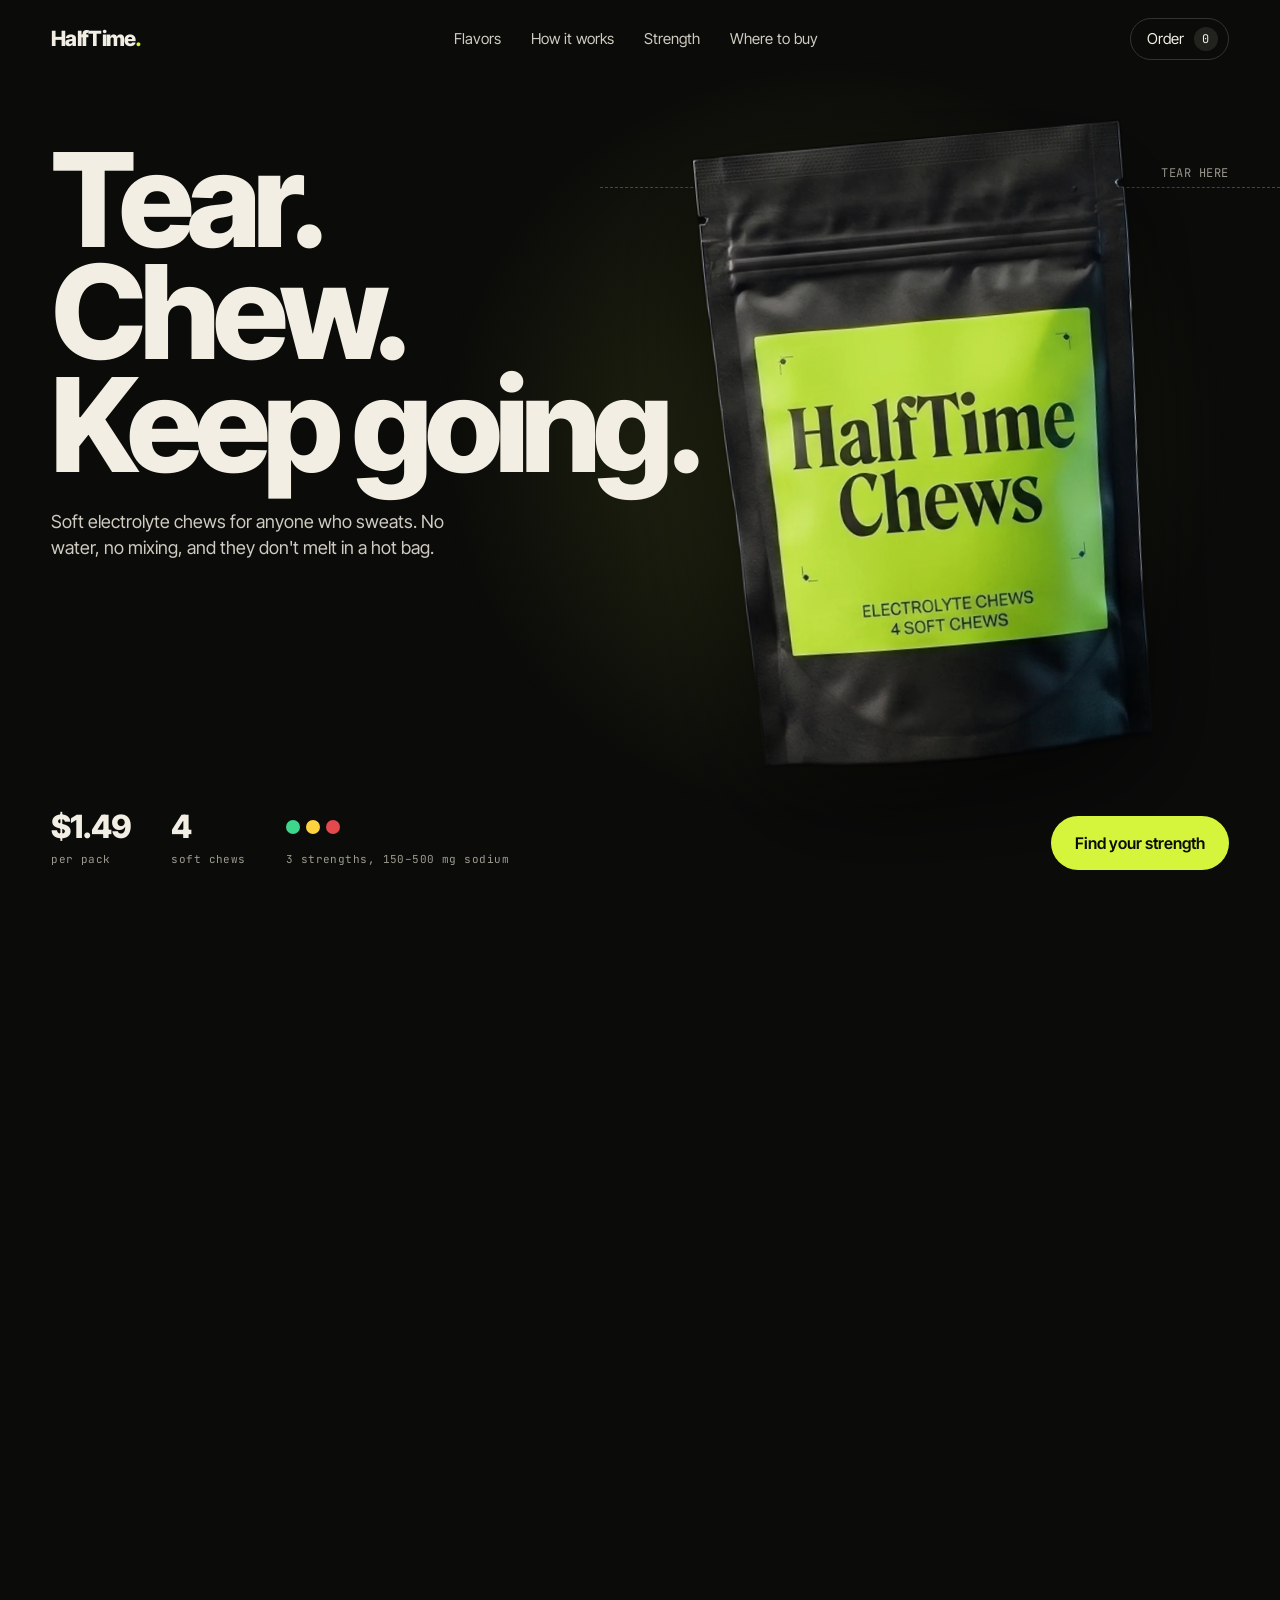
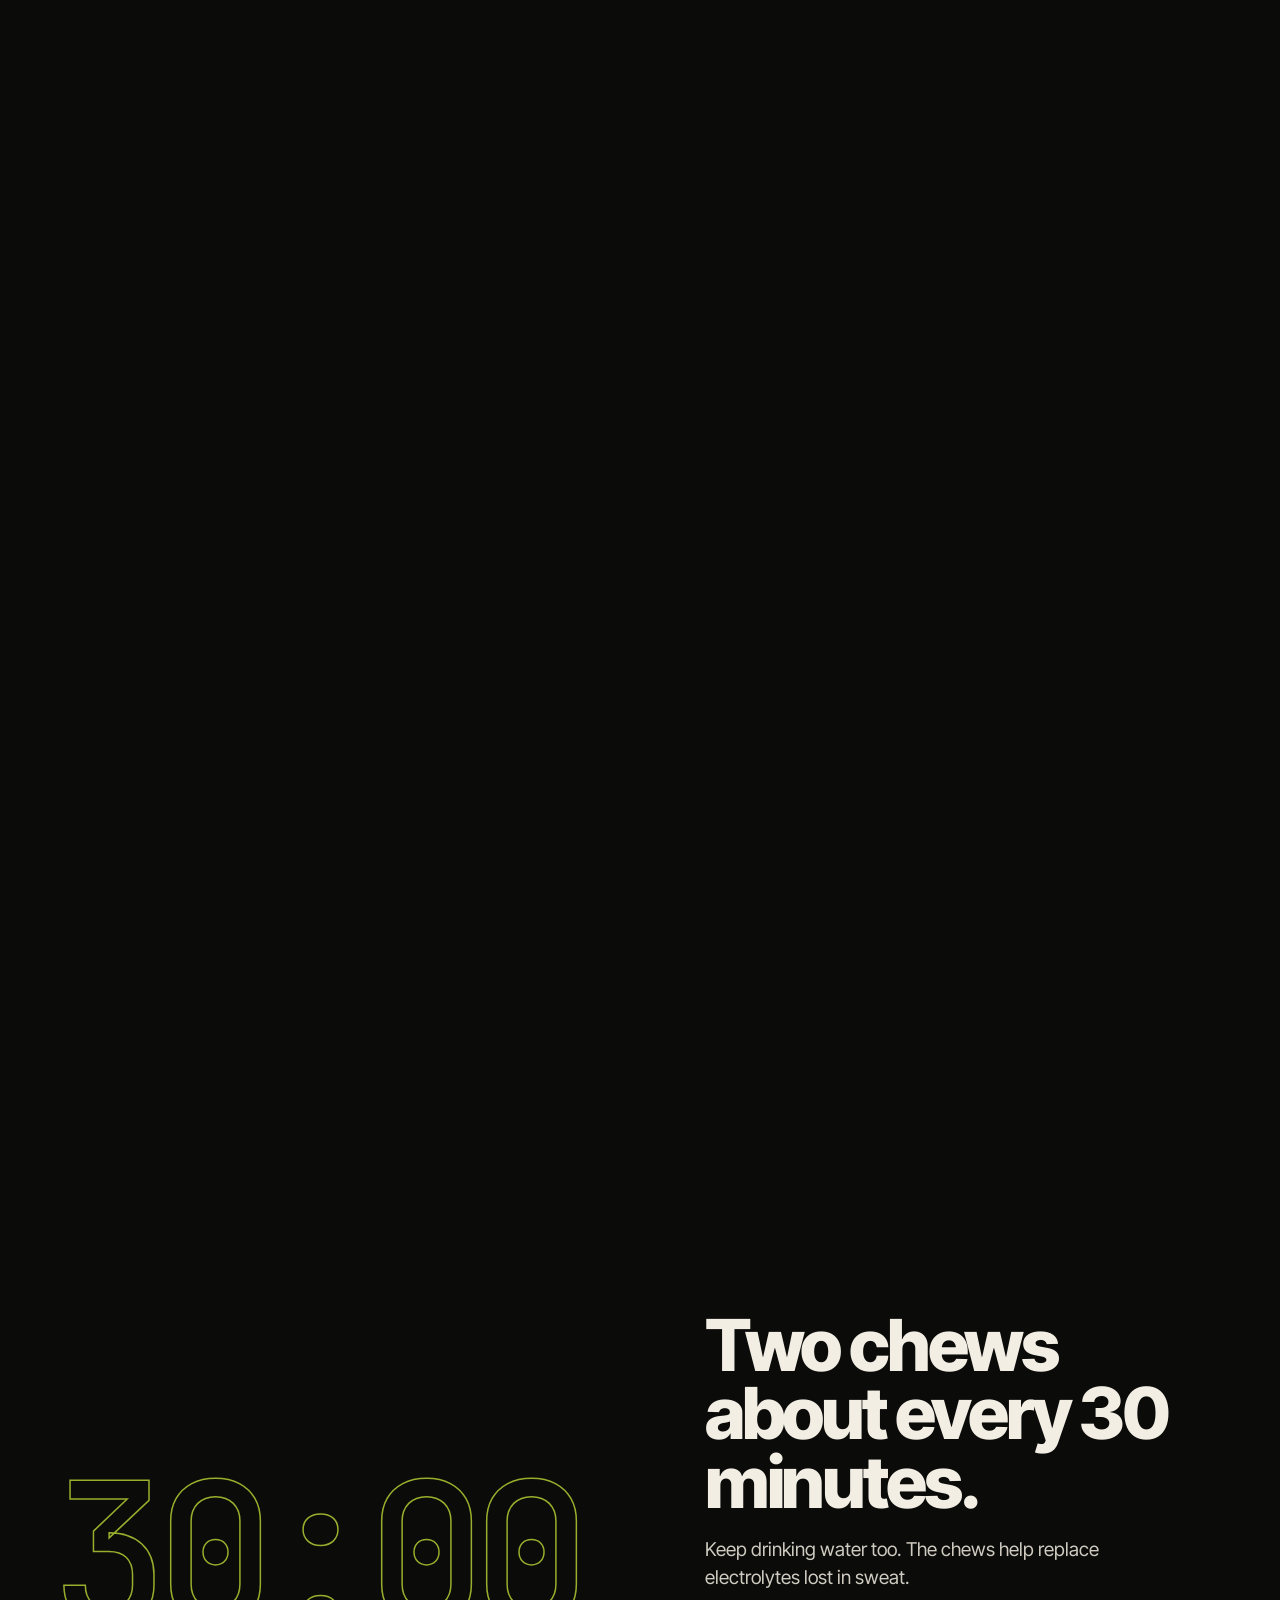
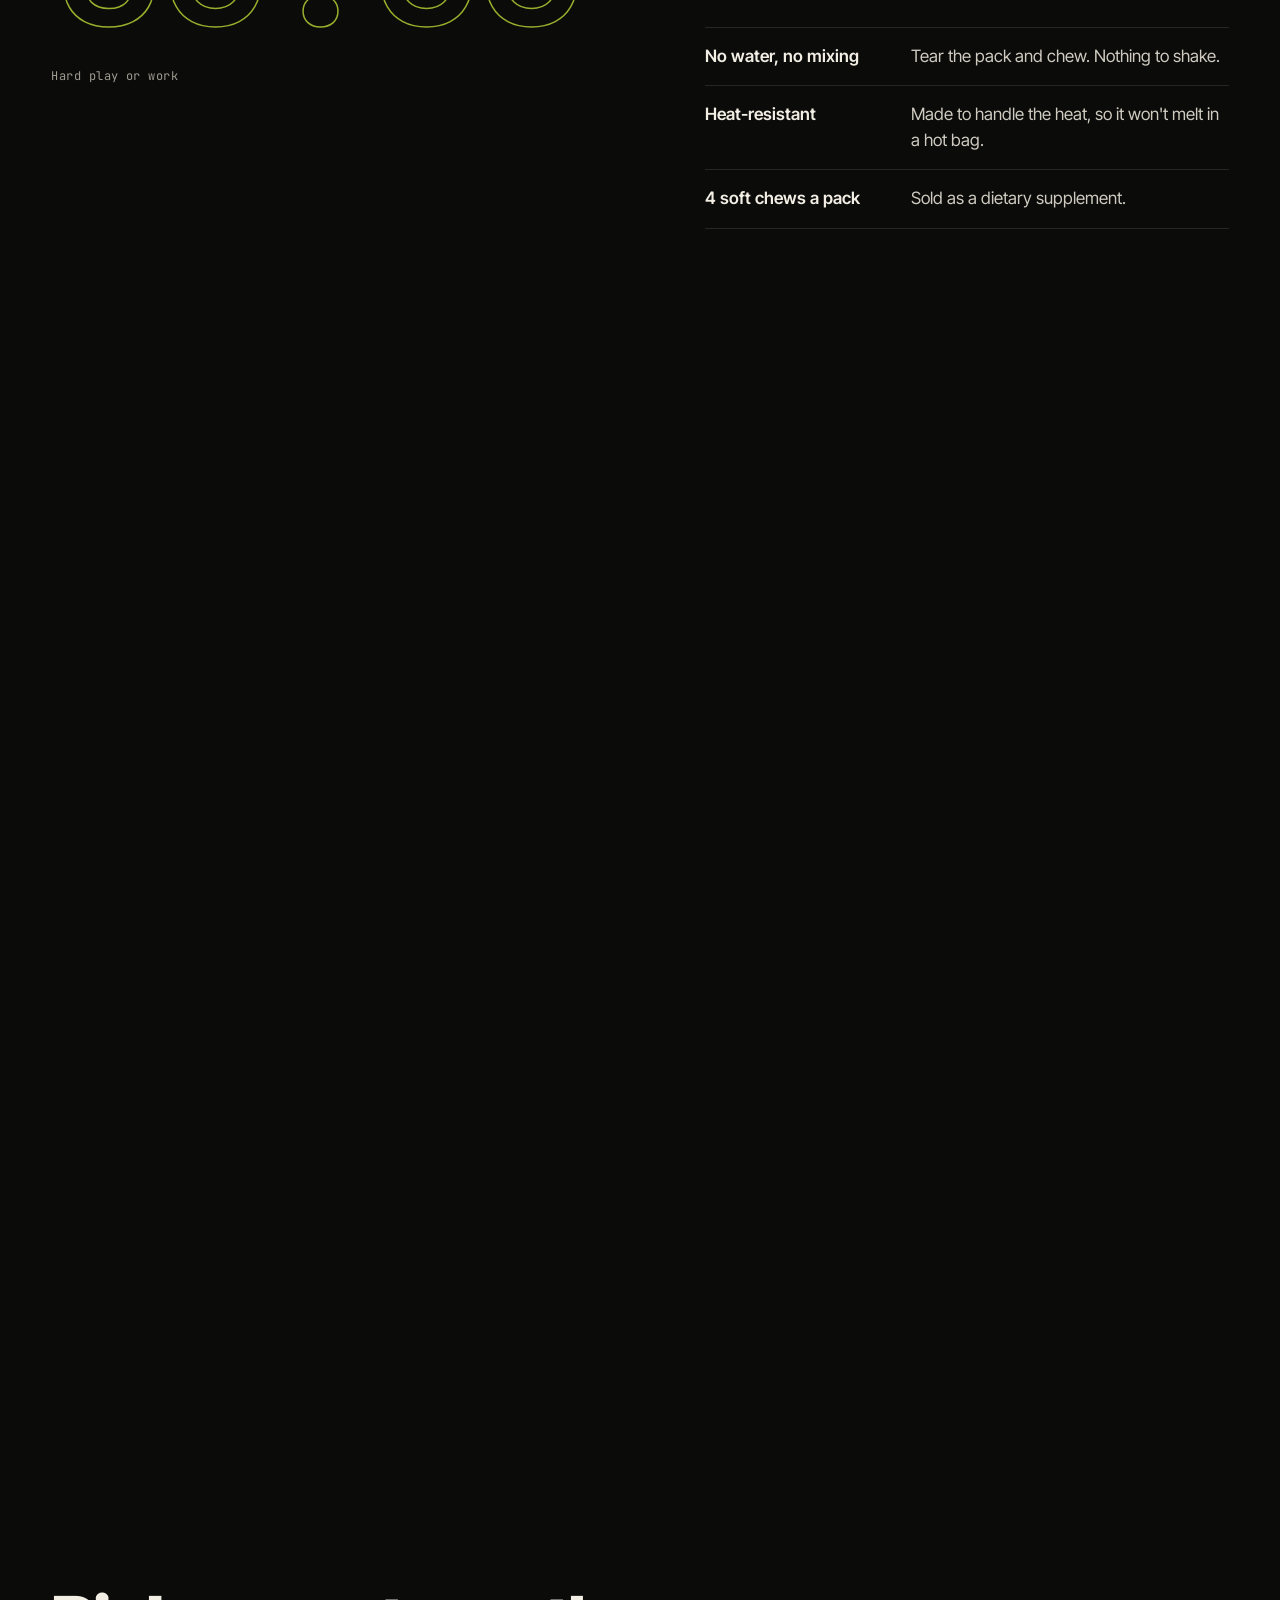
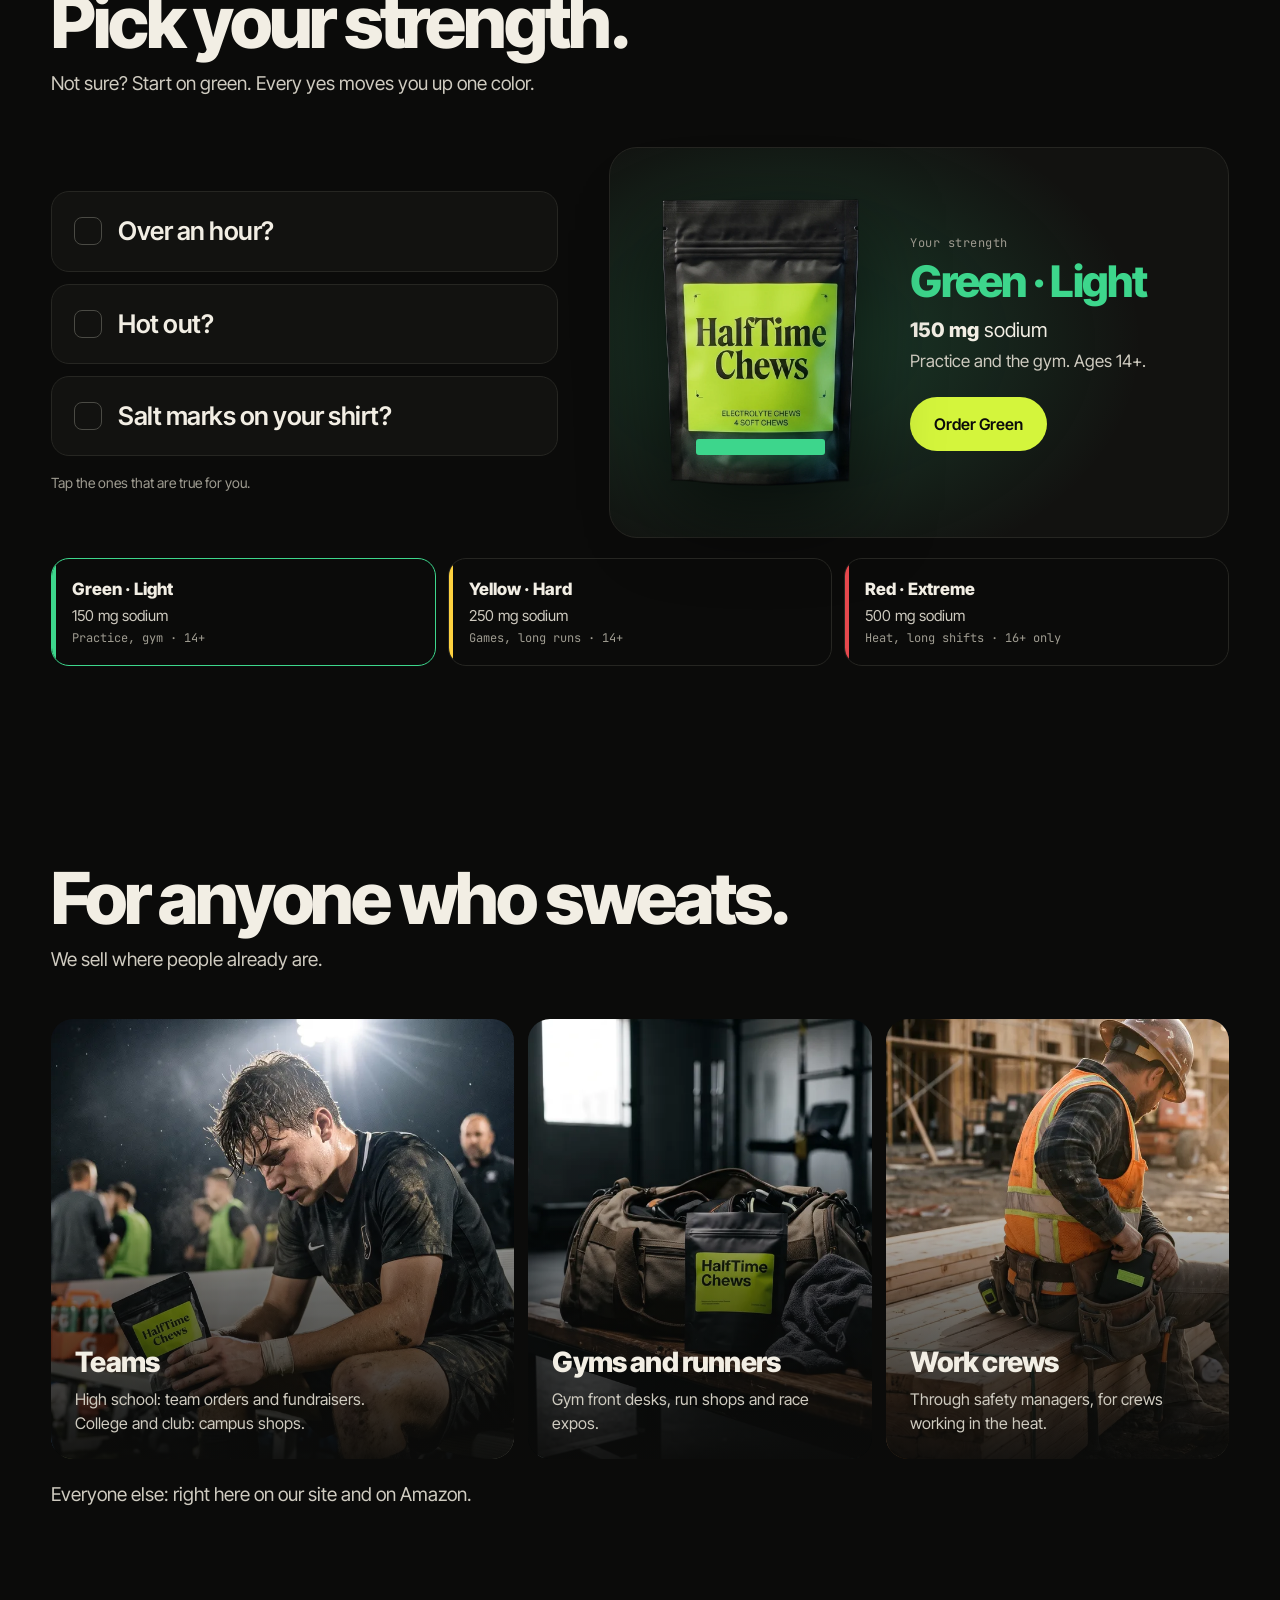
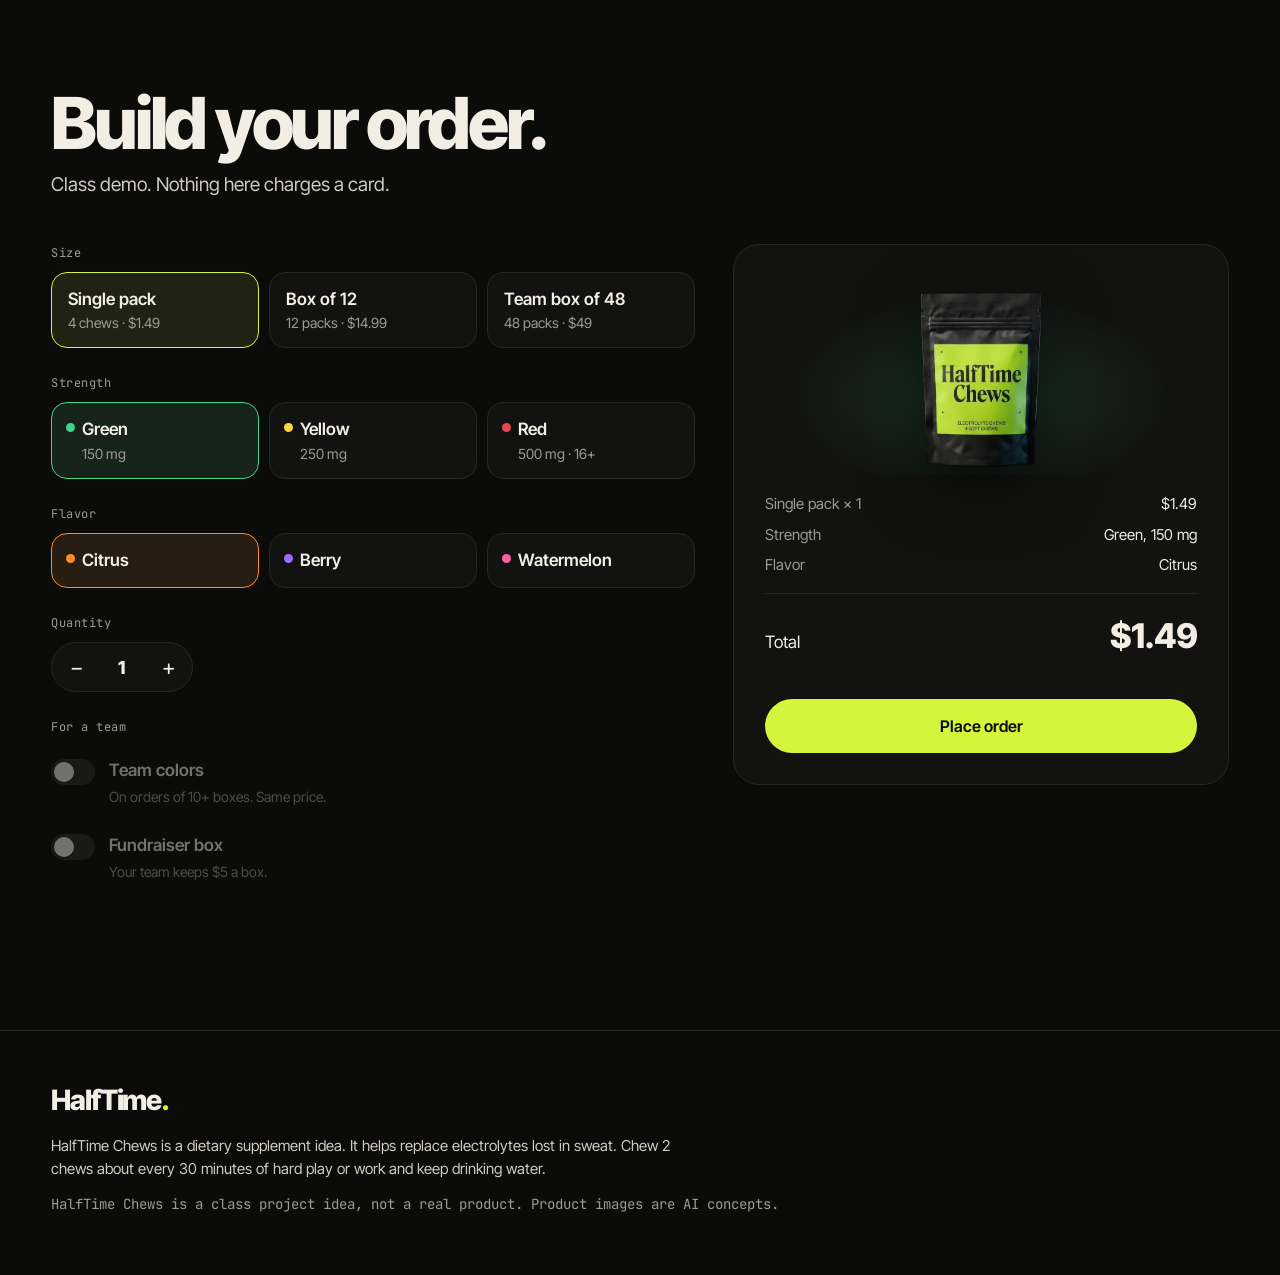
==== index.html @ 34fba8b4 "HalfTime Chews class project site: tear hero, flavors, 30:00 clock, strength picker, where we sell, " ====
<!doctype html>
<html lang="en">
<head>
<meta charset="utf-8">
<meta name="viewport" content="width=device-width,initial-scale=1">
<title>HalfTime Chews: Tear. Chew. Keep going.</title>
<meta name="description" content="Soft electrolyte chews for anyone who sweats. 4 chews per pack, 3 strengths, no water or mixing. A class project idea.">
<meta property="og:title" content="HalfTime Chews">
<meta property="og:description" content="Tear. Chew. Keep going. Soft electrolyte chews in 3 strengths. A class project idea.">
<meta property="og:image" content="img/og.jpg">
<meta name="theme-color" content="#0B0B0A">
<link rel="preload" href="fonts/inter-tight-latin-800-normal.woff2" as="font" type="font/woff2" crossorigin>
<link rel="preload" href="img/pack.webp" as="image">
<link rel="stylesheet" href="style.css">
</head>
<body>

<nav class="nav" aria-label="Main">
  <a class="wm" href="#top">HalfTime<b>.</b></a>
  <ul>
    <li><a href="#flavors">Flavors</a></li>
    <li><a href="#how">How it works</a></li>
    <li><a href="#strength">Strength</a></li>
    <li><a href="#where">Where to buy</a></li>
  </ul>
  <a class="nav-order" href="#order">Order <span class="cart-n" aria-live="polite">0</span></a>
</nav>

<main id="top">

<!-- HERO + FLAVORS: one pinned stage -->
<section class="stage" id="stage" aria-label="HalfTime Chews">
  <div class="stage-in">
    <div class="glow"></div>
    <div class="tear-line" aria-hidden="true"><span>TEAR HERE</span></div>

    <div class="hero-copy">
      <h1><span>Tear.</span><span>Chew.</span><span>Keep going.</span></h1>
      <p class="sub">Soft electrolyte chews for anyone who sweats. No water, no mixing, and they don't melt in a hot bag.</p>
    </div>

    <div class="packw" aria-hidden="true">
      <img class="pk pk-closed" src="img/pack.webp" alt="" width="714" height="1000">
      <img class="pk pk-torn" src="img/pack-torn.webp" alt="" width="714" height="1000">
      <img class="pk pk-strip" src="img/pack-strip.webp" alt="" width="714" height="1000">
    </div>

    <div class="hero-info">
      <div class="facts">
        <div class="fact"><b>$1.49</b><span>per pack</span></div>
        <div class="fact"><b>4</b><span>soft chews</span></div>
        <div class="fact strengths"><b class="dots"><i class="g"></i><i class="y"></i><i class="r"></i></b><span>3 strengths, 150–500 mg sodium</span></div>
      </div>
      <a class="btn" href="#strength">Find your strength</a>
    </div>

    <p class="scroll-hint" aria-hidden="true">Scroll to tear it open</p>

    <!-- flavor grid lives on the same stage; chews fly into it -->
    <div class="flavors" id="flavors">
      <div class="flv-head">
        <h2>Three flavors we're testing.</h2>
        <p>Same chew, same strengths. Tell us which one wins.</p>
      </div>
      <div class="flv-grid">
        <article class="flv" style="--c:#FF8A2A"><div class="slot"></div><h3>Citrus</h3><p>Bright orange citrus.</p><span class="tag">Flavor idea</span></article>
        <article class="flv" style="--c:#9D6BFF"><div class="slot"></div><h3>Berry</h3><p>Deep mixed berry.</p><span class="tag">Flavor idea</span></article>
        <article class="flv" style="--c:#FF5FA2"><div class="slot"></div><h3>Watermelon</h3><p>Light, sweet watermelon.</p><span class="tag">Flavor idea</span></article>
      </div>
    </div>

    <div class="chew c1" aria-hidden="true"><img src="img/chew-citrus.webp" alt=""></div>
    <div class="chew c2" aria-hidden="true"><img src="img/chew-berry.webp" alt=""></div>
    <div class="chew c3" aria-hidden="true"><img src="img/chew-watermelon.webp" alt=""></div>
  </div>
</section>

<!-- HOW IT WORKS: the 30:00 clock -->
<section class="how" id="how">
  <div class="how-in">
    <div class="clock-wrap">
      <div class="clock" aria-hidden="true"><span class="mm">30</span><span class="col">:</span><span class="ss">00</span></div>
      <p class="clock-label"><span class="cl-a">Hard play or work</span><span class="cl-b">Time for 2 chews</span></p>
    </div>
    <div class="how-copy">
      <h2>Two chews about every 30 minutes.</h2>
      <p class="lead">Keep drinking water too. The chews help replace electrolytes lost in sweat.</p>
      <ul class="how-list">
        <li><b>No water, no mixing</b><span>Tear the pack and chew. Nothing to shake.</span></li>
        <li><b>Heat-resistant</b><span>Made to handle the heat, so it won't melt in a hot bag.</span></li>
        <li><b>4 soft chews a pack</b><span>Sold as a dietary supplement.</span></li>
      </ul>
    </div>
  </div>
</section>

<!-- STRENGTH PICKER -->
<section class="strength" id="strength">
  <div class="st-head">
    <h2>Pick your strength.</h2>
    <p>Not sure? Start on green. Every yes moves you up one color.</p>
  </div>
  <div class="st-body">
    <div class="quiz" role="group" aria-label="Strength questions">
      <button class="q" type="button" aria-pressed="false" data-q="long"><span class="q-box"></span><span class="q-t">Over an hour?</span></button>
      <button class="q" type="button" aria-pressed="false" data-q="hot"><span class="q-box"></span><span class="q-t">Hot out?</span></button>
      <button class="q" type="button" aria-pressed="false" data-q="salt"><span class="q-box"></span><span class="q-t">Salt marks on your shirt?</span></button>
      <p class="q-note">Tap the ones that are true for you.</p>
    </div>
    <div class="result" aria-live="polite">
      <div class="res-pack">
        <img src="img/pack.webp" alt="HalfTime Chews pack" width="714" height="1000">
        <div class="res-band"></div>
      </div>
      <div class="res-copy">
        <p class="res-k">Your strength</p>
        <h3 class="res-name">Green · Light</h3>
        <p class="res-mg"><b>150 mg</b> sodium</p>
        <p class="res-use">Practice and the gym. Ages 14+.</p>
        <p class="res-extra"></p>
        <a class="btn res-btn" href="#order">Order Green</a>
      </div>
    </div>
  </div>
  <div class="lineup">
    <button class="lu" type="button" data-s="0" style="--s:#3DD68C"><b>Green · Light</b><span>150 mg sodium</span><em>Practice, gym · 14+</em></button>
    <button class="lu" type="button" data-s="1" style="--s:#FFD23F"><b>Yellow · Hard</b><span>250 mg sodium</span><em>Games, long runs · 14+</em></button>
    <button class="lu" type="button" data-s="2" style="--s:#E5484D"><b>Red · Extreme</b><span>500 mg sodium</span><em>Heat, long shifts · 16+ only</em></button>
  </div>
</section>

<!-- WHERE WE SELL -->
<section class="where" id="where">
  <div class="wh-head">
    <h2>For anyone who sweats.</h2>
    <p>We sell where people already are.</p>
  </div>
  <div class="wh-rows">
    <article class="wh">
      <figure><img src="img/ctx-athlete.webp" alt="A soccer player on the bench at night, holding a HalfTime pack" loading="lazy" width="1400" height="781"></figure>
      <div class="wh-t"><h3>Teams</h3><p>High school: team orders and fundraisers. College and club: campus shops.</p></div>
    </article>
    <article class="wh">
      <figure><img src="img/ctx-gym.webp" alt="A gym bag on a bench with a HalfTime pack, someone tying their shoes behind it" loading="lazy" width="1400" height="781"></figure>
      <div class="wh-t"><h3>Gyms and runners</h3><p>Gym front desks, run shops and race expos.</p></div>
    </article>
    <article class="wh">
      <figure><img src="img/ctx-worker.webp" alt="A construction worker taking a break on a stack of lumber" loading="lazy" width="1400" height="781"></figure>
      <div class="wh-t"><h3>Work crews</h3><p>Through safety managers, for crews working in the heat.</p></div>
    </article>
  </div>
  <p class="wh-online">Everyone else: right here on our site and on Amazon.</p>
</section>

<!-- MOCK CHECKOUT -->
<section class="order" id="order">
  <div class="or-head">
    <h2>Build your order.</h2>
    <p>Class demo. Nothing here charges a card.</p>
  </div>
  <form class="or-grid" id="orderForm" novalidate>
    <div class="or-opts">
      <fieldset>
        <legend>Size</legend>
        <div class="chips" data-group="size">
          <label><input type="radio" name="size" value="single" checked><span><b>Single pack</b><em>4 chews · $1.49</em></span></label>
          <label><input type="radio" name="size" value="box12"><span><b>Box of 12</b><em>12 packs · $14.99</em></span></label>
          <label><input type="radio" name="size" value="team48"><span><b>Team box of 48</b><em>48 packs · $49</em></span></label>
        </div>
      </fieldset>
      <fieldset>
        <legend>Strength</legend>
        <div class="chips three" data-group="strength">
          <label style="--s:#3DD68C"><input type="radio" name="strength" value="0" checked><span><b>Green</b><em>150 mg</em></span></label>
          <label style="--s:#FFD23F"><input type="radio" name="strength" value="1"><span><b>Yellow</b><em>250 mg</em></span></label>
          <label style="--s:#E5484D"><input type="radio" name="strength" value="2"><span><b>Red</b><em>500 mg · 16+</em></span></label>
        </div>
      </fieldset>
      <fieldset>
        <legend>Flavor</legend>
        <div class="chips three" data-group="flavor">
          <label style="--s:#FF8A2A"><input type="radio" name="flavor" value="Citrus" checked><span><b>Citrus</b></span></label>
          <label style="--s:#9D6BFF"><input type="radio" name="flavor" value="Berry"><span><b>Berry</b></span></label>
          <label style="--s:#FF5FA2"><input type="radio" name="flavor" value="Watermelon"><span><b>Watermelon</b></span></label>
        </div>
      </fieldset>
      <fieldset class="qty-f">
        <legend>Quantity</legend>
        <div class="qty"><button type="button" class="qb" data-d="-1" aria-label="One less">−</button><output id="qty">1</output><button type="button" class="qb" data-d="1" aria-label="One more">+</button></div>
      </fieldset>
      <fieldset class="team-f">
        <legend>For a team</legend>
        <label class="tog"><input type="checkbox" id="teamColors"><span class="sw"></span><span><b>Team colors</b><em>On orders of 10+ boxes. Same price.</em></span></label>
        <div class="colors" id="colorPick" hidden>
          <button type="button" class="cc" style="--k:#1E3A8A" data-n="Navy" aria-label="Navy"></button>
          <button type="button" class="cc" style="--k:#2563EB" data-n="Royal blue" aria-label="Royal blue"></button>
          <button type="button" class="cc" style="--k:#7F1D1D" data-n="Maroon" aria-label="Maroon"></button>
          <button type="button" class="cc" style="--k:#166534" data-n="Forest" aria-label="Forest"></button>
          <button type="button" class="cc" style="--k:#C2410C" data-n="Burnt orange" aria-label="Burnt orange"></button>
          <button type="button" class="cc" style="--k:#F2EEE4" data-n="White" aria-label="White"></button>
        </div>
        <label class="tog"><input type="checkbox" id="fundraiser"><span class="sw"></span><span><b>Fundraiser box</b><em>Your team keeps $5 a box.</em></span></label>
      </fieldset>
    </div>

    <aside class="or-sum" aria-live="polite">
      <div class="sum-vis">
        <img class="sum-pack" src="img/pack.webp" alt="" width="714" height="1000">
        <div class="sum-box" hidden><span class="sum-box-band"></span><b>HalfTime</b></div>
      </div>
      <dl class="sum-lines"></dl>
      <div class="sum-total"><span>Total</span><b id="total">$1.49</b></div>
      <p class="sum-note" id="sumNote"></p>
      <button class="btn place" type="submit">Place order</button>
      <div class="done" id="done" hidden>
        <b>Class demo: no real payment.</b>
        <p>Nothing was charged. Thanks for testing HalfTime Chews.</p>
      </div>
    </aside>
  </form>
</section>

</main>

<footer class="foot">
  <div class="foot-wm">HalfTime<b>.</b></div>
  <p class="foot-claim">HalfTime Chews is a dietary supplement idea. It helps replace electrolytes lost in sweat. Chew 2 chews about every 30 minutes of hard play or work and keep drinking water.</p>
  <p class="foot-note">HalfTime Chews is a class project idea, not a real product. Product images are AI concepts.</p>
</footer>

<script src="js/lenis.min.js"></script>
<script src="js/gsap.min.js"></script>
<script src="js/ScrollTrigger.min.js"></script>
<script src="main.js"></script>
</body>
</html>
---- style.css ----
@font-face{font-family:IT;src:url(fonts/inter-tight-latin-400-normal.woff2) format("woff2");font-weight:400;font-display:swap}
@font-face{font-family:IT;src:url(fonts/inter-tight-latin-500-normal.woff2) format("woff2");font-weight:500;font-display:swap}
@font-face{font-family:IT;src:url(fonts/inter-tight-latin-600-normal.woff2) format("woff2");font-weight:600;font-display:swap}
@font-face{font-family:IT;src:url(fonts/inter-tight-latin-800-normal.woff2) format("woff2");font-weight:800;font-display:swap}
@font-face{font-family:JB;src:url(fonts/jetbrains-mono-latin-400-normal.woff2) format("woff2");font-weight:400;font-display:swap}
@font-face{font-family:JB;src:url(fonts/jetbrains-mono-latin-500-normal.woff2) format("woff2");font-weight:500;font-display:swap}

:root{
  --bg:#0B0B0A;--bg2:#121210;--line:#262622;--tx:#F2EEE4;--soft:#CFCBC0;--mu:#9E9B90;--lime:#D4F53C;
  --g:#3DD68C;--y:#FFD23F;--r:#E5484D;--pad:clamp(20px,4vw,56px);
  --h2:clamp(38px,5.6vw,84px);
}
*{box-sizing:border-box;margin:0;padding:0}
html{-webkit-text-size-adjust:100%}
html.lenis,html.lenis body{height:auto}
.lenis.lenis-smooth{scroll-behavior:auto!important}
body{background:var(--bg);color:var(--tx);font-family:IT,system-ui,sans-serif;font-size:17px;line-height:1.5;-webkit-font-smoothing:antialiased;overflow-x:clip}
img{display:block;max-width:100%;height:auto}
[hidden]{display:none!important}
a{color:inherit}
button{font:inherit;color:inherit;background:none;border:0;cursor:pointer}
:focus-visible{outline:2px solid var(--lime);outline-offset:3px;border-radius:6px}
h2{font-weight:800;font-size:var(--h2);line-height:.95;letter-spacing:-.045em}
.mono,.tag,.res-k,legend,.clock-label,.scroll-hint,.tear-line span{font-family:JB,monospace;font-size:12px;letter-spacing:.04em;color:var(--mu)}

.btn{display:inline-flex;align-items:center;justify-content:center;background:var(--lime);color:#0B0B0A;font-weight:600;font-size:16px;padding:15px 24px;border-radius:99px;text-decoration:none;white-space:nowrap;transition:transform .2s ease,background .2s ease}
.btn:hover{transform:translateY(-1px);background:#E2FF5C}

/* NAV */
.nav{position:fixed;top:0;left:0;right:0;z-index:50;display:flex;align-items:center;justify-content:space-between;padding:18px var(--pad);transition:background .3s ease}
.nav.solid{background:rgba(11,11,10,.82);backdrop-filter:blur(12px);-webkit-backdrop-filter:blur(12px)}
.wm{font-weight:800;font-size:21px;letter-spacing:-.035em;text-decoration:none}
.wm b,.foot-wm b{color:var(--lime)}
.nav ul{display:flex;gap:30px;list-style:none;font-size:15px}
.nav ul a{text-decoration:none;color:var(--soft)}
.nav ul a:hover{color:var(--tx)}
.nav-order{font-size:15px;text-decoration:none;border:1px solid #34342f;border-radius:99px;padding:8px 10px 8px 16px;display:flex;gap:10px;align-items:center}
.cart-n{min-width:24px;height:24px;border-radius:99px;background:#22221f;display:grid;place-items:center;font-size:12px;font-family:JB}
.cart-n.on{background:var(--lime);color:#0B0B0A}

/* STAGE (hero + flavors) */
.stage{position:relative;height:100svh}
.stage-in{position:relative;height:100svh;min-height:560px;overflow:hidden;isolation:isolate}
.glow{position:absolute;right:4%;top:6%;width:62vw;height:86vh;background:radial-gradient(closest-side,rgba(212,245,60,.15),rgba(212,245,60,0));pointer-events:none;z-index:0}
.tear-line{position:absolute;left:0;right:0;height:0;border-top:1.5px dashed rgba(242,238,228,.26);z-index:1;pointer-events:none}
.tear-line span{position:absolute;right:var(--pad);top:-24px}
.hero-copy{position:absolute;left:var(--pad);top:16vh;z-index:4;max-width:min(56vw,860px)}
.hero-copy h1{font-weight:800;font-size:clamp(56px,10.2vw,164px);line-height:.86;letter-spacing:-.055em}
.hero-copy h1 span{display:block}
.sub{margin-top:28px;max-width:430px;font-size:18px;line-height:1.45;color:var(--soft)}
.packw{position:absolute;z-index:3;aspect-ratio:714/1000;will-change:transform}
.pk{position:absolute;inset:0;width:100%;height:100%}
.pk-closed,.pk-torn{filter:drop-shadow(0 40px 60px rgba(0,0,0,.6))}
.pk-torn{opacity:0}
.pk-strip{z-index:2;transform-origin:20% 60%}
.hero-info{position:absolute;left:var(--pad);right:var(--pad);bottom:30px;z-index:5;display:flex;align-items:flex-end;justify-content:space-between;gap:24px}
.facts{display:flex;gap:40px;align-items:flex-end}
.fact b{display:block;font-size:32px;font-weight:800;letter-spacing:-.03em;line-height:1.1}
.fact span{font-family:JB;font-size:11px;letter-spacing:.04em;color:var(--mu)}
.dots{display:flex!important;gap:6px;height:35px;align-items:center}
.dots i{width:14px;height:14px;border-radius:50%}
.dots .g{background:var(--g)}.dots .y{background:var(--y)}.dots .r{background:var(--r)}
.scroll-hint{position:absolute;left:50%;bottom:36px;transform:translateX(-50%);z-index:5;display:none}

.chew{position:absolute;left:0;top:0;width:var(--cw,150px);aspect-ratio:1;z-index:2;opacity:0;will-change:transform;pointer-events:none}
.chew img{width:100%;height:100%;object-fit:contain;filter:drop-shadow(0 24px 30px rgba(0,0,0,.55));animation:bob 4.2s ease-in-out infinite}
.c2 img{animation-delay:-1.4s}.c3 img{animation-delay:-2.8s}
@keyframes bob{0%,100%{transform:translateY(0) rotate(0)}50%{transform:translateY(-8px) rotate(3deg)}}

.flavors{position:absolute;inset:0;z-index:6;display:flex;flex-direction:column;justify-content:center;padding:90px var(--pad) 50px;pointer-events:none}
.flavors.live{pointer-events:auto}
.flv-head{opacity:0}
.flv-head p{margin-top:14px;color:var(--soft);max-width:440px}
.flv-grid{margin-top:clamp(28px,5vh,56px);display:grid;grid-template-columns:repeat(3,minmax(0,1fr));gap:clamp(12px,1.6vw,22px)}
.flv{position:relative;background:var(--bg2);border:1px solid var(--line);border-radius:22px;padding:clamp(16px,2vw,28px);min-width:0;opacity:0;overflow:hidden}
.flv::before{content:"";position:absolute;left:50%;top:-30%;width:120%;height:90%;transform:translateX(-50%);background:radial-gradient(closest-side,color-mix(in srgb,var(--c) 30%,transparent),transparent);pointer-events:none}
.slot{position:relative;width:min(58%,190px);aspect-ratio:1;margin:0 auto clamp(10px,2vh,22px)}
.flv h3{position:relative;font-weight:800;font-size:clamp(22px,2.4vw,34px);letter-spacing:-.035em}
.flv h3::after{content:"";display:inline-block;width:10px;height:10px;border-radius:50%;background:var(--c);margin-left:10px;vertical-align:.2em}
.flv p{position:relative;color:var(--soft);font-size:16px;margin-top:4px}
.tag{position:relative;display:inline-block;margin-top:14px;border:1px solid #34342f;border-radius:99px;padding:4px 10px}

/* HOW */
.how{position:relative;height:220vh}
.how-in{position:sticky;top:0;height:100svh;display:grid;grid-template-columns:minmax(0,1.15fr) minmax(0,1fr);align-items:center;gap:clamp(24px,4vw,64px);padding:80px var(--pad) 40px}
.clock{font-family:JB;font-weight:500;font-size:clamp(96px,15.5vw,250px);letter-spacing:-.07em;line-height:1;color:transparent;-webkit-text-stroke:1.5px rgba(212,245,60,.7);white-space:nowrap;font-variant-numeric:tabular-nums}
.clock.zero{color:var(--lime);-webkit-text-stroke:0}
.clock .col{animation:blink 1s steps(1) infinite}
@keyframes blink{50%{opacity:.25}}
.clock-label{margin-top:14px;position:relative;height:18px}
.clock-label span{position:absolute;left:0;top:0;transition:opacity .3s ease}
.cl-b{opacity:0;color:var(--lime)}
.clock.zero+.clock-label .cl-a{opacity:0}.clock.zero+.clock-label .cl-b{opacity:1}
.how-copy .lead{margin-top:20px;font-size:19px;color:var(--soft);max-width:460px}
.how-list{list-style:none;margin-top:34px;border-top:1px solid var(--line)}
.how-list li{display:grid;grid-template-columns:minmax(0,190px) minmax(0,1fr);gap:16px;padding:16px 0;border-bottom:1px solid var(--line)}
.how-list b{font-weight:600}
.how-list span{color:var(--soft)}

/* STRENGTH */
.strength{padding:clamp(80px,12vh,140px) var(--pad)}
.st-head p{margin-top:14px;color:var(--soft);font-size:19px}
.st-body{margin-top:48px;display:grid;grid-template-columns:minmax(0,.9fr) minmax(0,1.1fr);gap:clamp(20px,4vw,64px);align-items:center}
.quiz{display:flex;flex-direction:column;gap:12px}
.q{display:flex;align-items:center;gap:16px;text-align:left;border:1px solid var(--line);background:var(--bg2);border-radius:18px;padding:20px 22px;font-size:clamp(20px,2vw,26px);font-weight:600;letter-spacing:-.02em;transition:border-color .2s ease,background .2s ease}
.q:hover{border-color:#3a3a35}
.q-box{flex:none;width:28px;height:28px;border-radius:8px;border:1.5px solid #4a4a44;display:grid;place-items:center;transition:background .2s ease,border-color .2s ease}
.q[aria-pressed=true]{border-color:var(--cur,var(--g));background:color-mix(in srgb,var(--cur,var(--g)) 9%,var(--bg2))}
.q[aria-pressed=true] .q-box{background:var(--cur,var(--g));border-color:var(--cur,var(--g))}
.q[aria-pressed=true] .q-box::after{content:"";width:12px;height:7px;border-left:2.5px solid #0B0B0A;border-bottom:2.5px solid #0B0B0A;transform:rotate(-45deg) translate(1px,-1px)}
.q-note{font-size:14px;color:var(--mu);margin-top:4px}
.result{display:grid;grid-template-columns:minmax(0,.8fr) minmax(0,1fr);gap:clamp(16px,3vw,40px);align-items:center;border-radius:28px;padding:clamp(18px,3vw,40px);background:radial-gradient(80% 90% at 30% 50%,color-mix(in srgb,var(--cur,var(--g)) 22%,transparent),transparent 70%),var(--bg2);border:1px solid var(--line);transition:background .5s ease}
.res-pack{position:relative;max-width:260px;margin:0 auto}
.res-pack img{filter:drop-shadow(0 30px 40px rgba(0,0,0,.6))}
.res-band{position:absolute;left:21%;right:21%;bottom:14%;height:5%;border-radius:3px;background:var(--cur,var(--g));transition:background .4s ease;box-shadow:0 0 24px color-mix(in srgb,var(--cur,var(--g)) 60%,transparent)}
.res-name{font-weight:800;font-size:clamp(30px,3.4vw,48px);letter-spacing:-.04em;line-height:1;margin-top:8px;color:var(--cur,var(--g));transition:color .3s ease}
.res-mg{margin-top:12px;font-size:20px}.res-mg b{font-weight:800}
.res-use{color:var(--soft);margin-top:4px}
.res-extra{color:var(--mu);font-size:15px;margin-top:8px}
.res-extra:empty{display:none}
.res-btn{margin-top:22px}
.lineup{margin-top:20px;display:grid;grid-template-columns:repeat(3,minmax(0,1fr));gap:12px}
.lu{text-align:left;border:1px solid var(--line);border-radius:18px;padding:18px 20px;display:flex;flex-direction:column;gap:2px;position:relative;overflow:hidden;transition:border-color .2s ease}
.lu::before{content:"";position:absolute;left:0;top:0;bottom:0;width:4px;background:var(--s)}
.lu b{font-weight:700}.lu span{color:var(--soft);font-size:15px}.lu em{font-style:normal;font-family:JB;font-size:12px;color:var(--mu)}
.lu.on{border-color:var(--s)}

/* WHERE */
.where{padding:clamp(60px,10vh,120px) var(--pad)}
.wh-head p{margin-top:14px;color:var(--soft);font-size:19px}
.wh-rows{margin-top:44px;display:grid;grid-template-columns:1.35fr 1fr 1fr;gap:14px}
.wh{position:relative;border-radius:22px;overflow:hidden;min-height:440px;display:flex;align-items:flex-end;background:#111}
.wh figure{position:absolute;inset:0}
.wh img{width:100%;height:100%;object-fit:cover;transform:scale(1.04);transition:transform 1.2s cubic-bezier(.2,.7,.2,1)}
.wh:hover img{transform:scale(1.08)}
.wh::after{content:"";position:absolute;inset:0;background:linear-gradient(180deg,rgba(11,11,10,0) 30%,rgba(11,11,10,.55) 62%,rgba(11,11,10,.94) 100%)}
.wh:nth-child(2) img{object-position:62% 50%}.wh:nth-child(3) img{object-position:40% 50%}
.wh-t{position:relative;z-index:1;padding:24px}
.wh-t h3{font-weight:800;font-size:28px;letter-spacing:-.03em}
.wh-t p{color:var(--soft);font-size:16px;margin-top:4px;max-width:340px}
.wh-online{margin-top:22px;font-size:19px;color:var(--soft)}

/* ORDER */
.order{padding:clamp(60px,10vh,120px) var(--pad) clamp(80px,12vh,140px)}
.or-head p{margin-top:14px;color:var(--soft);font-size:19px}
.or-grid{margin-top:44px;display:grid;grid-template-columns:minmax(0,1.3fr) minmax(0,1fr);gap:clamp(20px,3vw,48px);align-items:start}
fieldset{border:0;padding:0;margin:0 0 26px}
legend{margin-bottom:10px}
.chips{display:grid;grid-template-columns:repeat(3,minmax(0,1fr));gap:10px}
.chips label{position:relative;cursor:pointer;min-width:0}
.chips input{position:absolute;opacity:0;pointer-events:none}
.chips span{display:flex;flex-direction:column;height:100%;border:1px solid var(--line);background:var(--bg2);border-radius:16px;padding:14px 16px;transition:border-color .2s ease,background .2s ease}
.chips label[style] span{padding-left:30px;position:relative}
.chips label[style] span::before{content:"";position:absolute;left:14px;top:20px;width:9px;height:9px;border-radius:50%;background:var(--s)}
.chips b{font-weight:600}
.chips em{font-style:normal;font-size:14px;color:var(--mu)}
.chips input:checked+span{border-color:var(--lime);background:color-mix(in srgb,var(--lime) 7%,var(--bg2))}
.chips label[style] input:checked+span{border-color:var(--s);background:color-mix(in srgb,var(--s) 9%,var(--bg2))}
.chips input:focus-visible+span{outline:2px solid var(--lime);outline-offset:2px}
.qty{display:inline-flex;align-items:center;border:1px solid var(--line);border-radius:99px;background:var(--bg2)}
.qb{width:48px;height:48px;font-size:22px;border-radius:99px}
.qb:hover{background:#1c1c19}
#qty{min-width:44px;text-align:center;font-weight:700;font-size:18px;font-variant-numeric:tabular-nums}
.tog{display:flex;gap:14px;align-items:flex-start;cursor:pointer;padding:12px 0}
.tog input{position:absolute;opacity:0;pointer-events:none}
.sw{flex:none;width:44px;height:26px;border-radius:99px;background:#2a2a26;position:relative;transition:background .2s ease;margin-top:1px}
.sw::after{content:"";position:absolute;left:3px;top:3px;width:20px;height:20px;border-radius:50%;background:var(--tx);transition:transform .2s ease}
.tog input:checked+.sw{background:var(--lime)}
.tog input:checked+.sw::after{transform:translateX(18px);background:#0B0B0A}
.tog input:focus-visible+.sw{outline:2px solid var(--lime);outline-offset:2px}
.tog input:disabled~span{opacity:.45}
.tog b{display:block;font-weight:600}.tog em{font-style:normal;font-size:14px;color:var(--mu)}
.colors{display:flex;gap:10px;padding:4px 0 10px 58px;flex-wrap:wrap}
.cc{width:34px;height:34px;border-radius:50%;background:var(--k);border:2px solid #0B0B0A;box-shadow:0 0 0 1px #3a3a35}
.cc.on{box-shadow:0 0 0 2px var(--lime)}
.or-sum{position:sticky;top:90px;border:1px solid var(--line);background:var(--bg2);border-radius:26px;padding:clamp(20px,2.4vw,32px)}
.sum-vis{height:200px;display:flex;justify-content:center;align-items:flex-end;gap:16px;margin-bottom:18px;background:radial-gradient(60% 70% at 50% 60%,color-mix(in srgb,var(--cur,var(--g)) 18%,transparent),transparent 75%);border-radius:18px}
.sum-pack{height:190px;width:auto;filter:drop-shadow(0 20px 30px rgba(0,0,0,.6))}
.sum-box{width:150px;height:110px;border-radius:10px;background:#141412;border:1px solid #2c2c28;position:relative;overflow:hidden;display:flex;align-items:flex-end;padding:10px 12px;margin-bottom:6px}
.sum-box b{font-weight:800;letter-spacing:-.03em;font-size:18px}
.sum-box-band{position:absolute;left:0;right:0;top:22px;height:22px;background:var(--lime);transition:background .3s ease}
.sum-lines{display:grid;grid-template-columns:auto auto;gap:8px 16px;font-size:15px}
.sum-lines dt{color:var(--mu)}
.sum-lines dd{text-align:right}
.sum-total{display:flex;justify-content:space-between;align-items:baseline;border-top:1px solid var(--line);margin-top:16px;padding-top:16px}
.sum-total b{font-size:34px;font-weight:800;letter-spacing:-.03em}
.sum-note{font-size:14px;color:var(--mu);margin-top:6px;min-height:1em}
.place{width:100%;margin-top:18px}
.done{margin-top:16px;border:1px solid var(--lime);border-radius:16px;padding:16px;background:color-mix(in srgb,var(--lime) 8%,transparent)}
.done b{color:var(--lime)}
.done p{color:var(--soft);font-size:15px;margin-top:4px}

/* FOOTER */
.foot{border-top:1px solid var(--line);padding:48px var(--pad) 60px;display:grid;gap:14px}
.foot-wm{font-weight:800;font-size:28px;letter-spacing:-.04em}
.foot-claim{color:var(--soft);max-width:640px;font-size:15px}
.foot-note{color:var(--mu);font-size:14px;font-family:JB}

/* PHONE */
@media (max-width:820px){
  .nav ul{display:none}
  body{font-size:16px}
  .hero-copy{top:12vh;max-width:none;right:var(--pad)}
  .hero-copy h1{font-size:16.5vw}
  .sub{display:none}
  .hero-info{flex-direction:column;align-items:flex-start;gap:14px;bottom:22px}
  .facts{gap:20px;flex-wrap:wrap}
  .fact b{font-size:24px}
  .fact span{white-space:nowrap}
  .strengths span{display:none}
  .dots{height:28px}
  .flv-grid{grid-template-columns:repeat(3,minmax(0,1fr));gap:8px}
  .flv{padding:12px 10px 14px;border-radius:16px}
  .slot{width:76%}
  .flv h3{font-size:18px}.flv h3::after{display:none}
  .flv p{font-size:13px}
  .tag{display:none}
  .flavors{padding:80px var(--pad) 40px}
  .how{height:200vh}
  .how-in{grid-template-columns:1fr;align-content:center;gap:28px}
  .clock{font-size:29vw}
  .how-list li{grid-template-columns:1fr;gap:2px}
  .st-body{grid-template-columns:1fr}
  .result{grid-template-columns:110px minmax(0,1fr)}
  .lineup{grid-template-columns:1fr}
  .wh-rows{grid-template-columns:1fr}
  .wh{min-height:300px}
  .or-grid{grid-template-columns:1fr}
  .or-sum{position:relative;top:0}
  .chips{grid-template-columns:1fr}
  .chips.three{grid-template-columns:repeat(3,minmax(0,1fr))}
  .chips.three span{padding:12px 8px 12px 24px}
  .chips.three b{font-size:14px}
  .chips.three label[style] span::before{left:10px}
  .chips.three label[style] span::before{left:11px;top:18px}
}
html.rm .stage,html.rm .stage-in{height:auto}
html.rm .stage-in{padding-top:100svh}
html.rm .stage-in>.hero-copy,html.rm .hero-info{position:absolute}
html.rm .flavors{position:relative;inset:auto;pointer-events:auto;padding-top:60px}
html.rm .flv-head,html.rm .flv{opacity:1}
html.rm .chew{display:none}
html.rm .slot img{width:100%;height:100%;object-fit:contain}
html.rm .packw{height:76vh}
@media (prefers-reduced-motion:reduce){
  .chew img,.clock .col{animation:none}
}
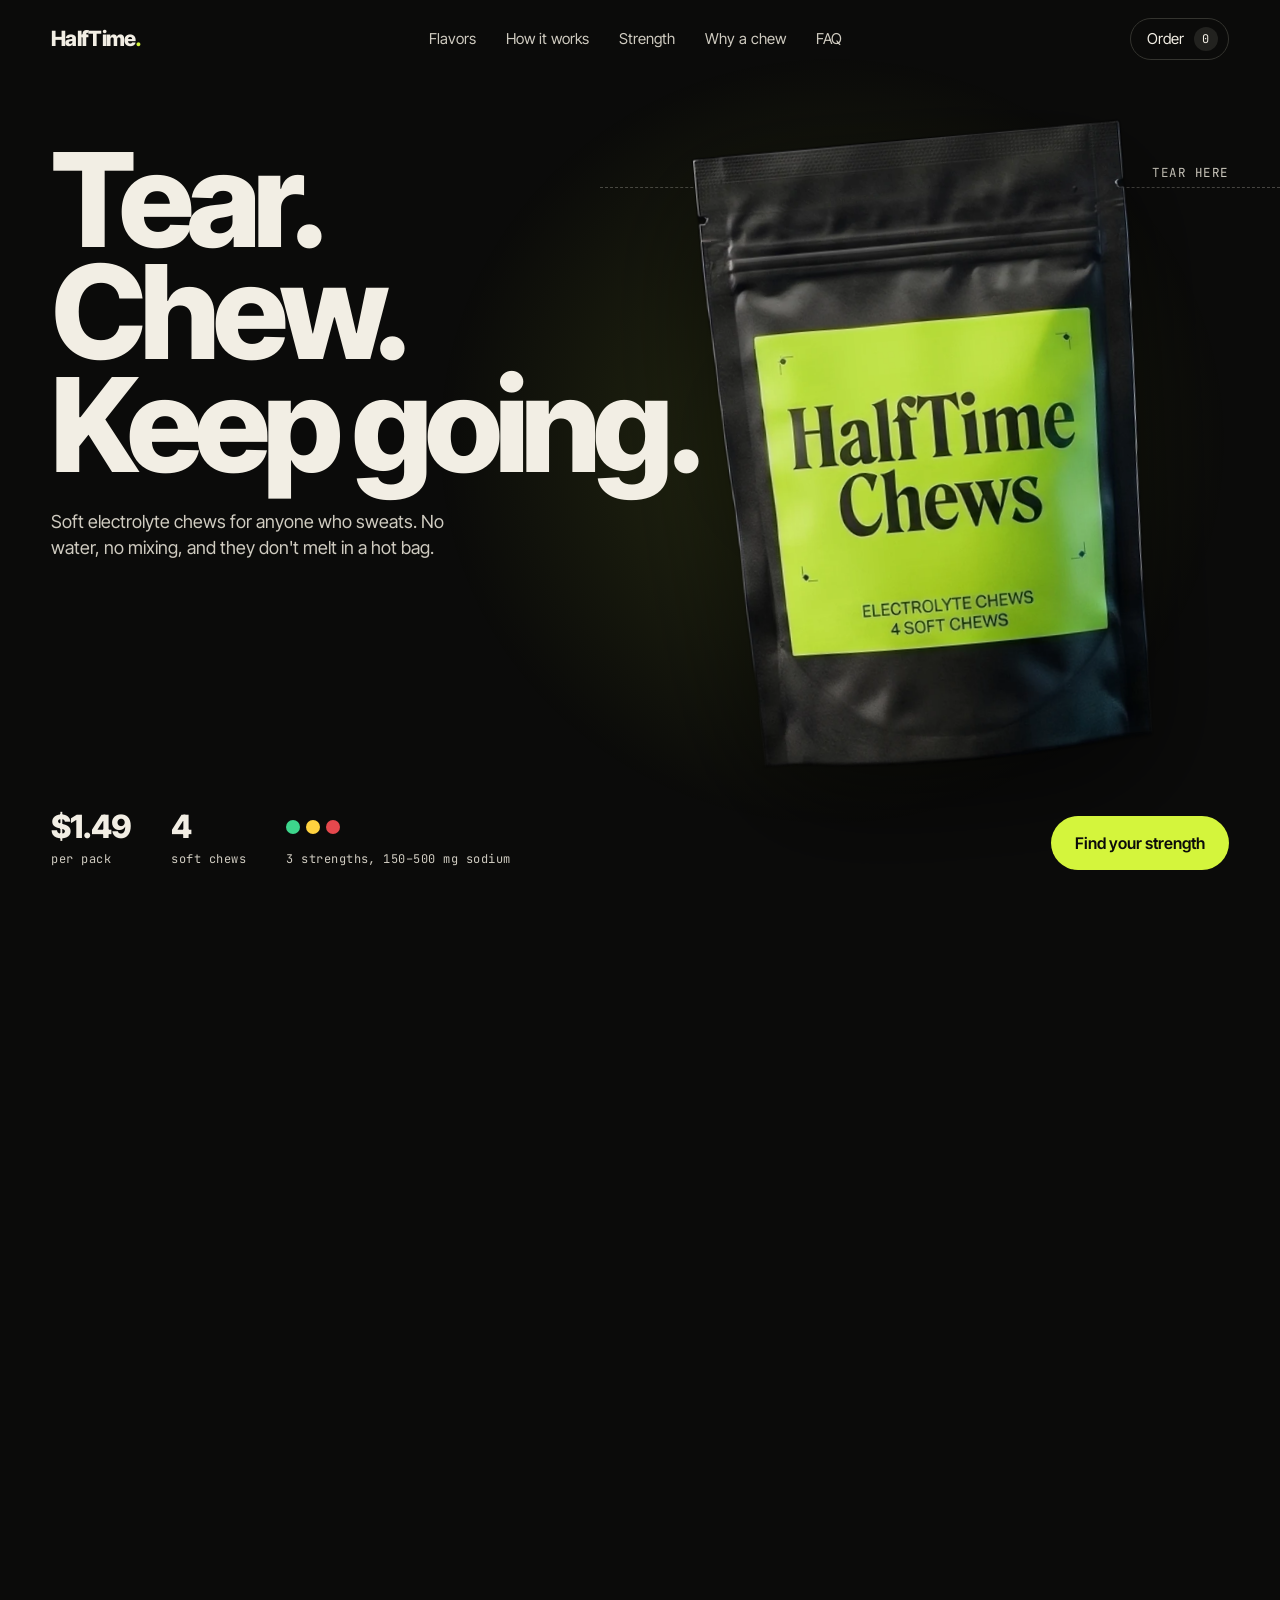
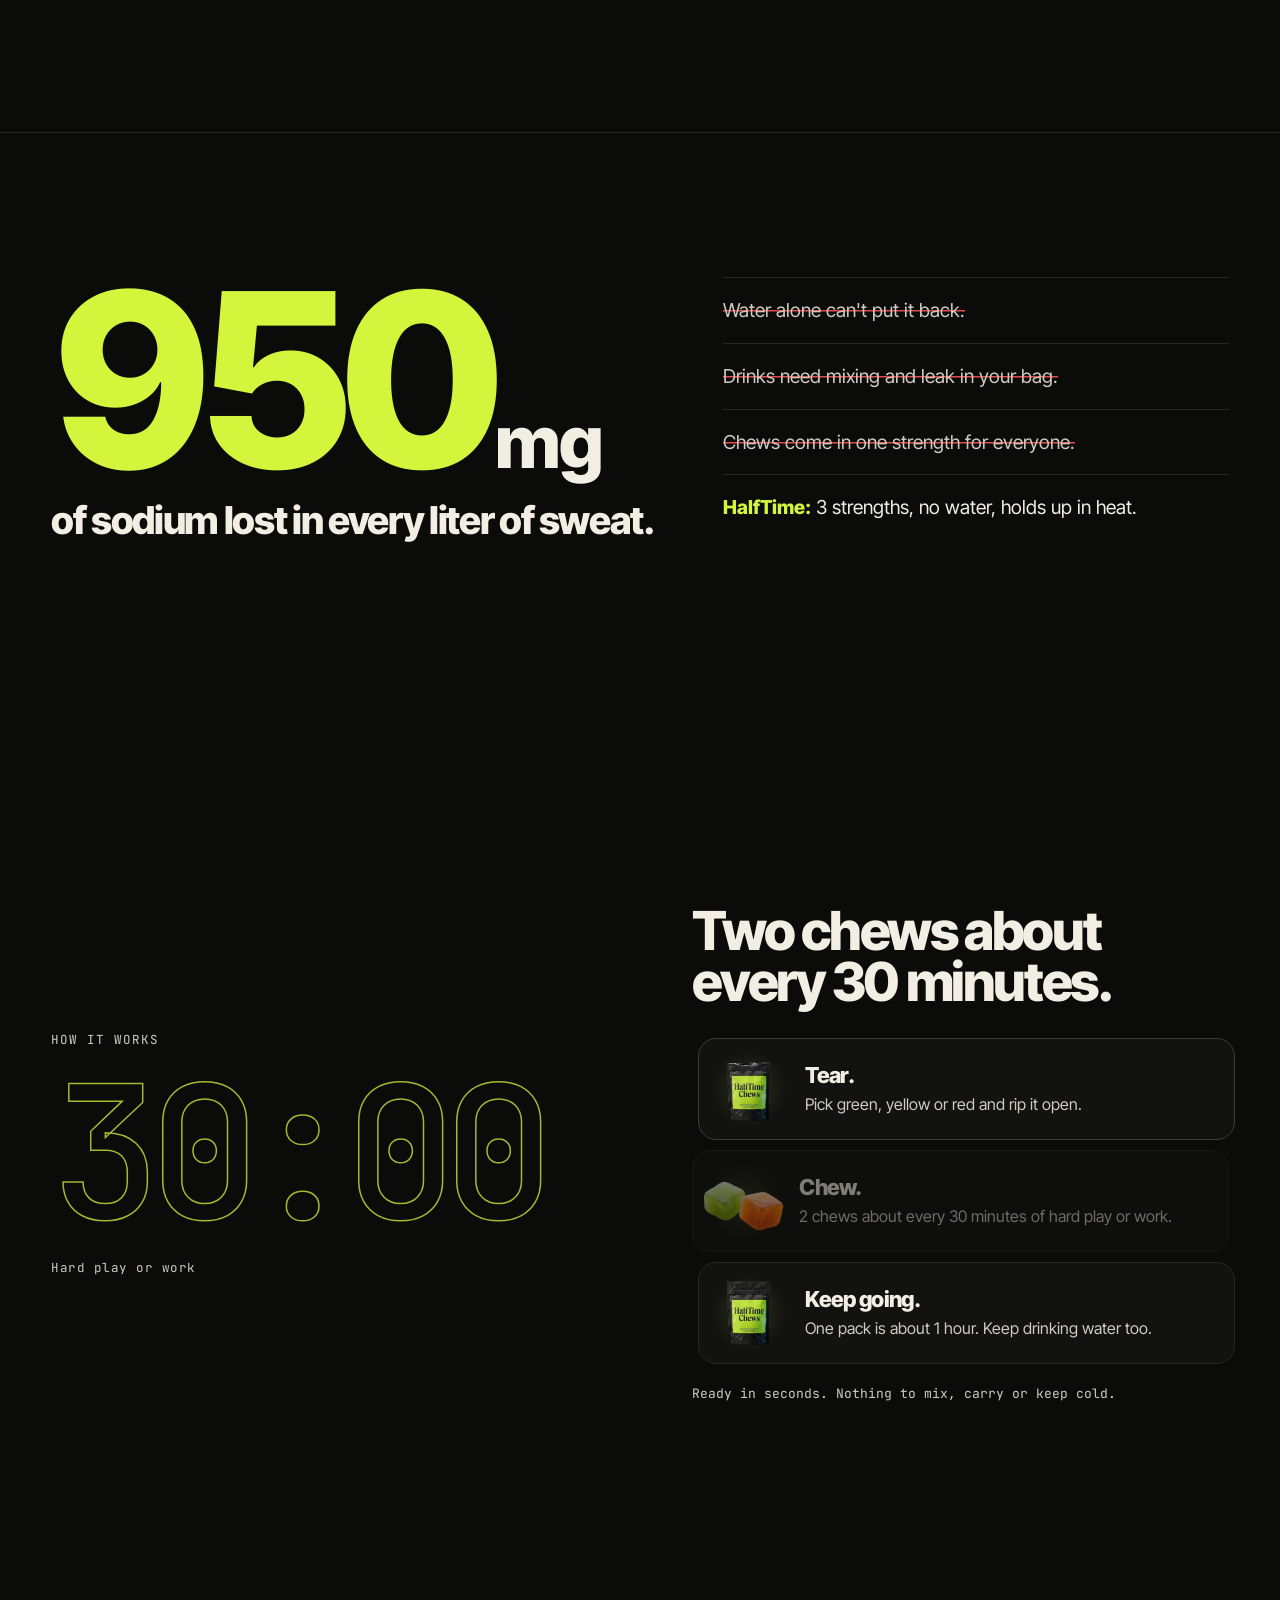
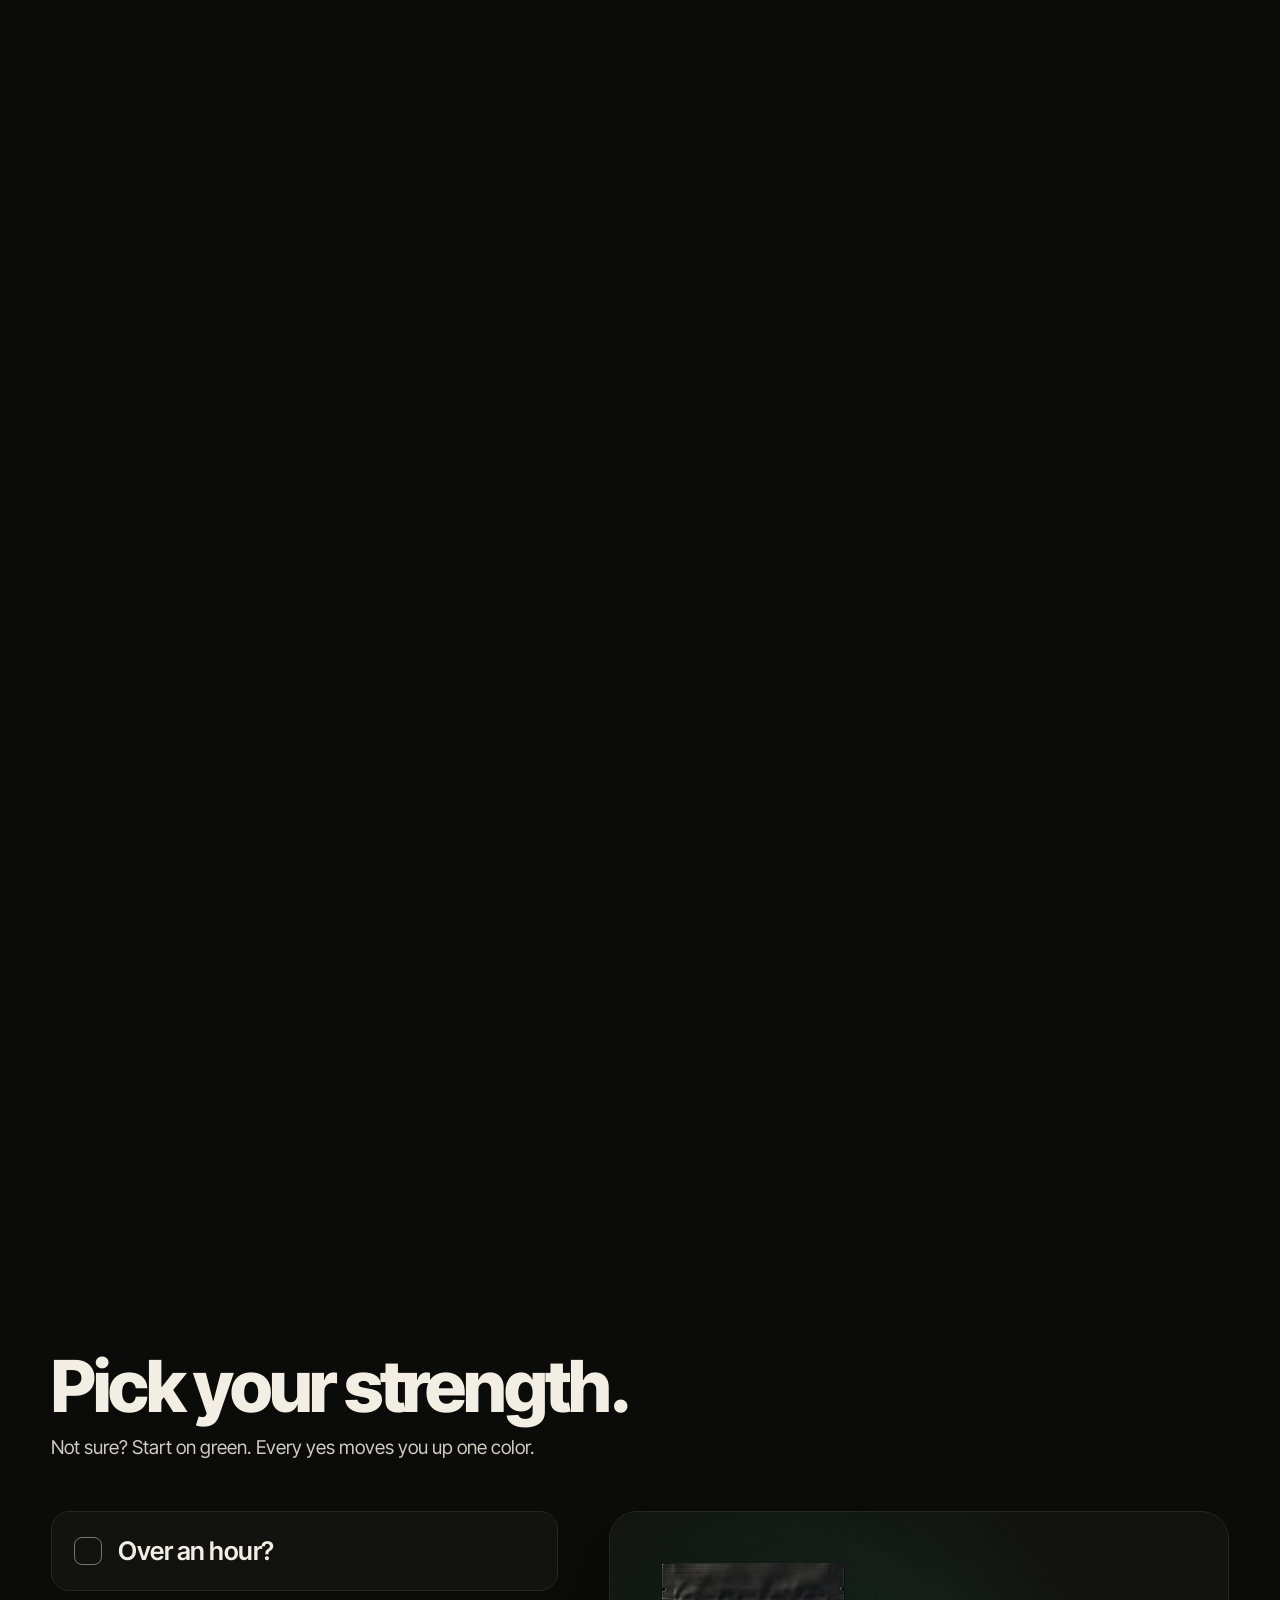
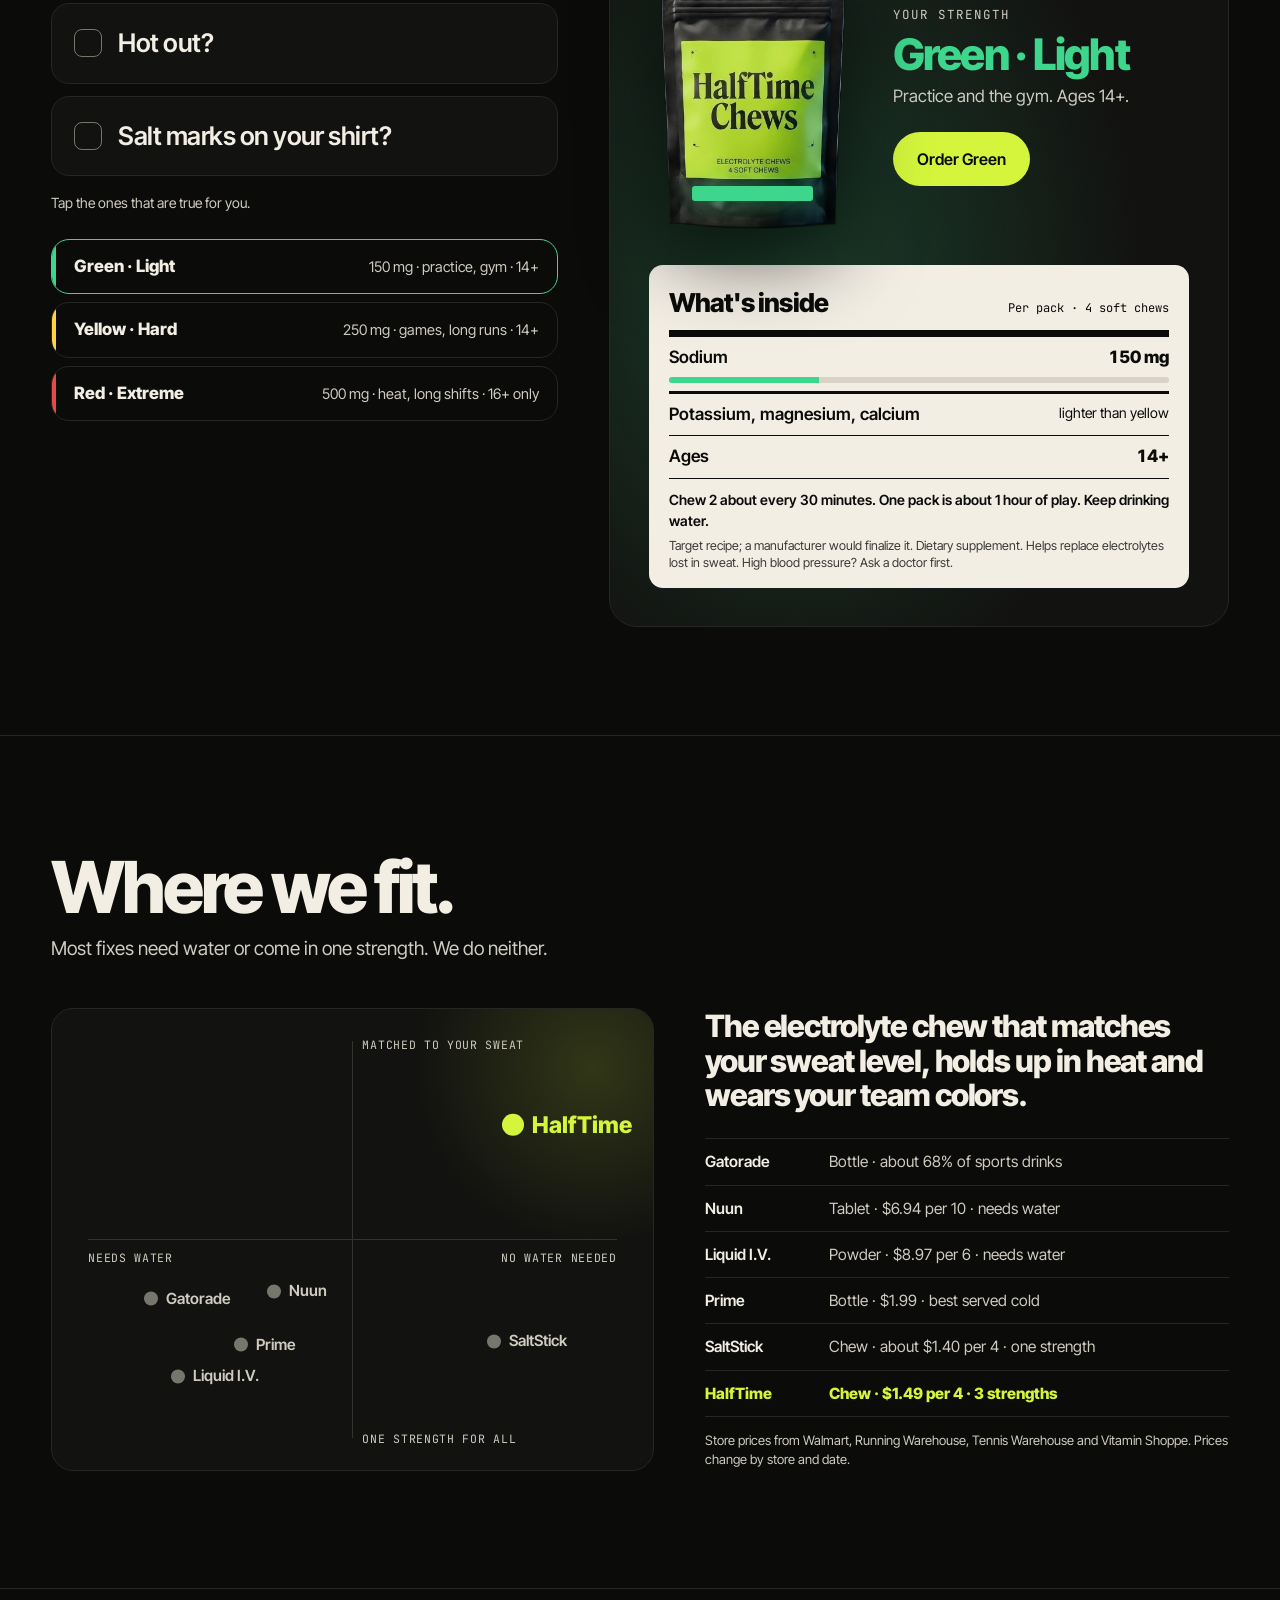
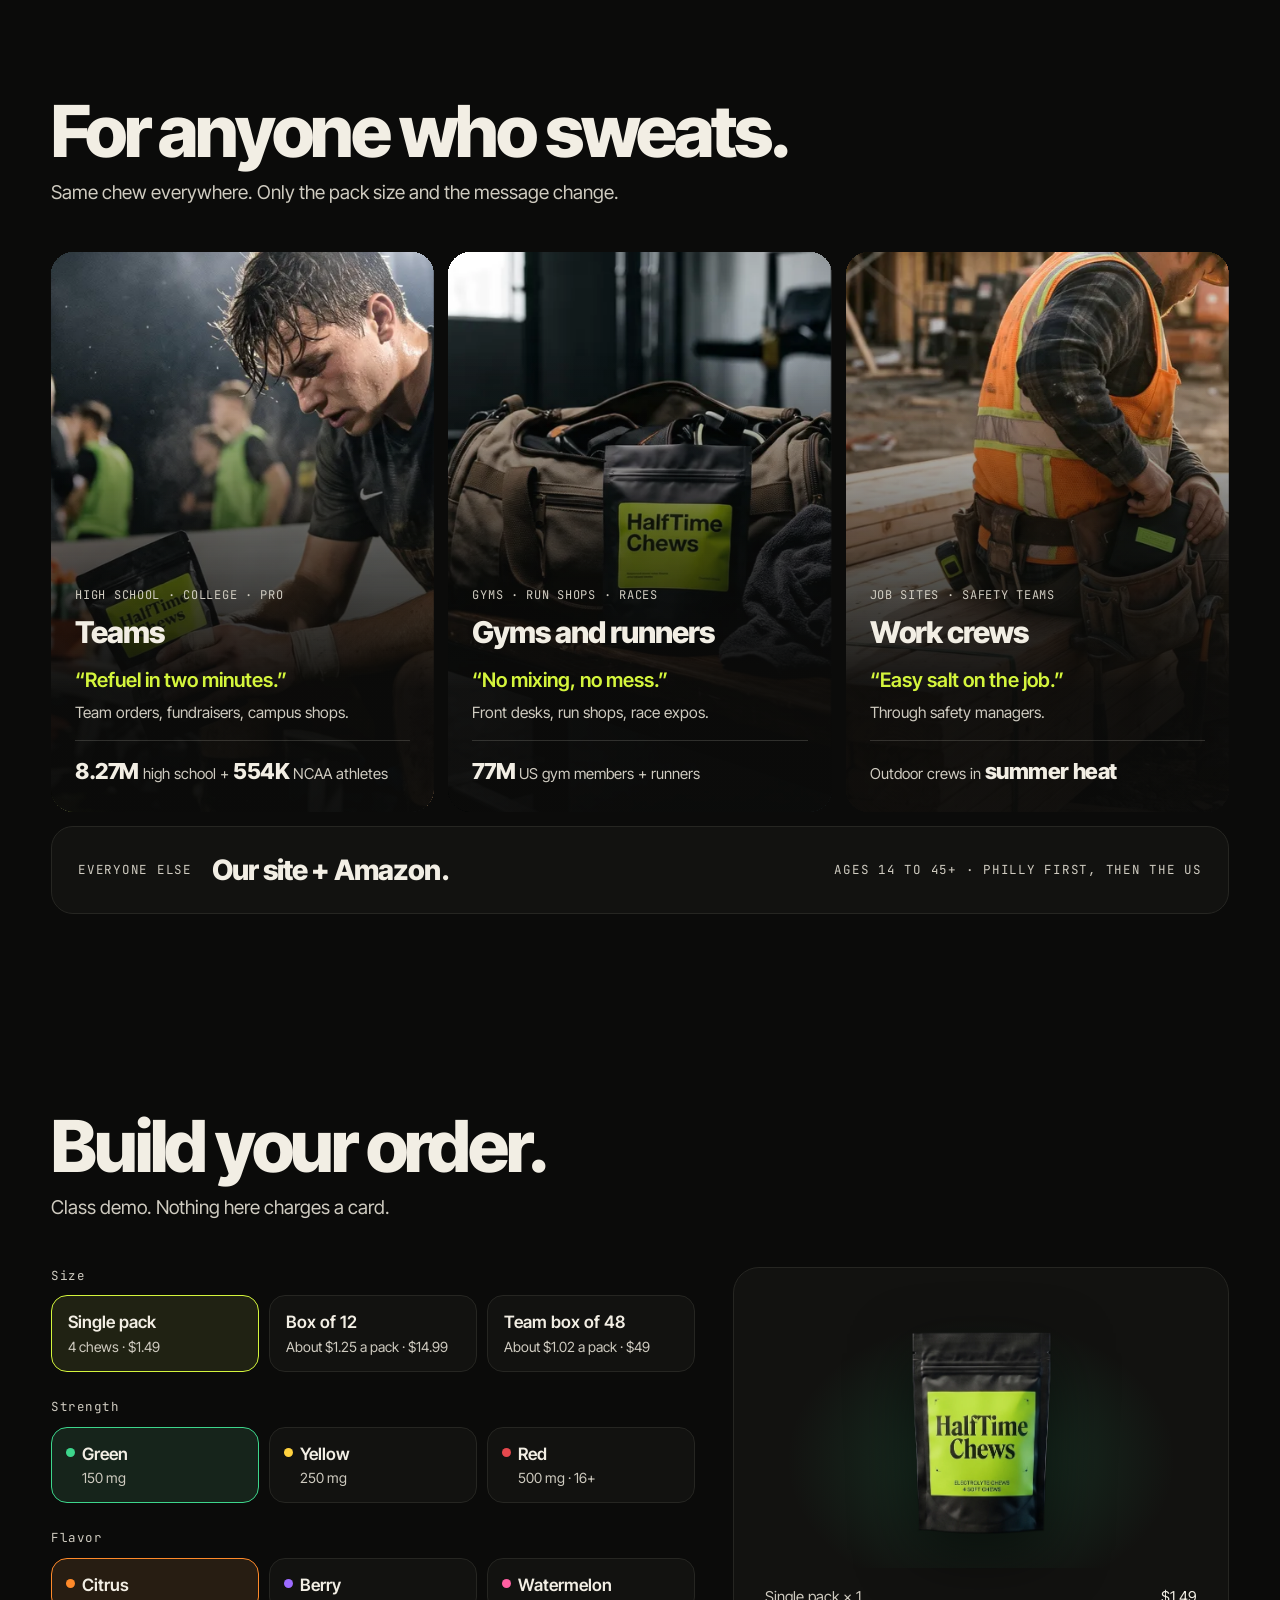
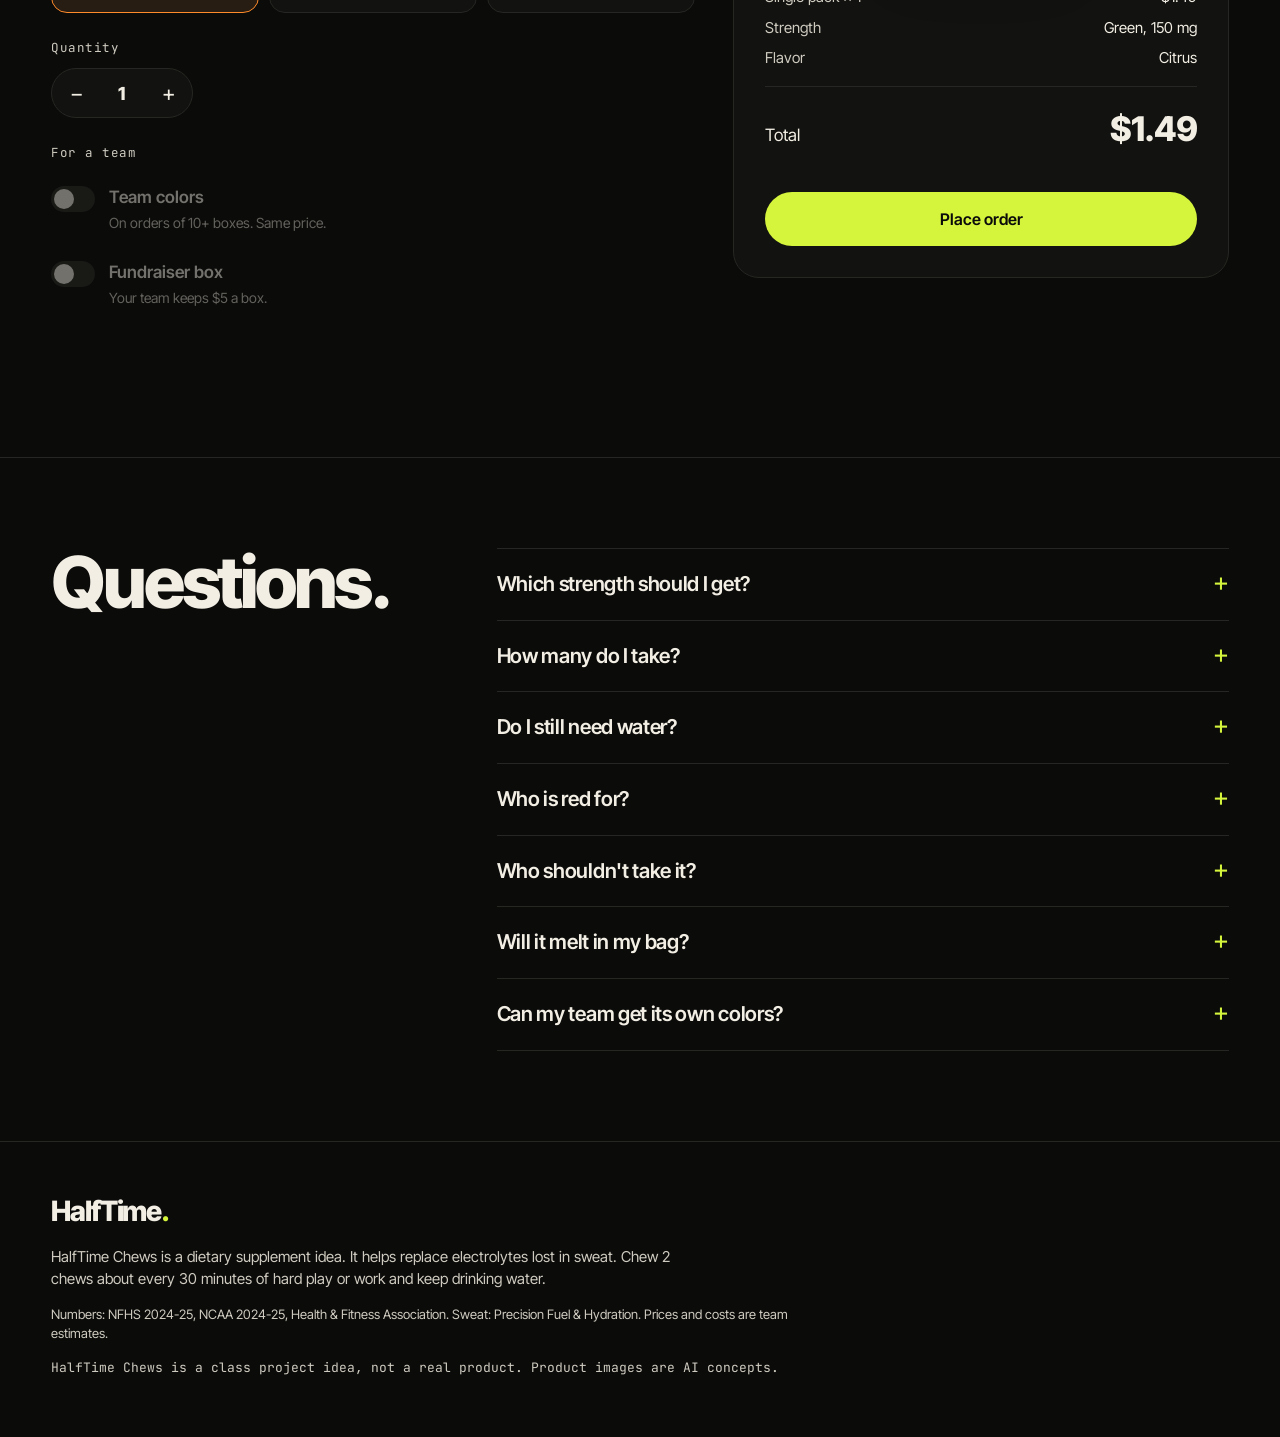
==== commit 9dc84616: "v2: flavor scenes, problem band, how steps, what's inside, positioning map, box checkout, FAQ Co-Aut" ====
--- a/index.html
+++ b/index.html
@@ -21,17 +21,21 @@
     <li><a href="#flavors">Flavors</a></li>
     <li><a href="#how">How it works</a></li>
     <li><a href="#strength">Strength</a></li>
-    <li><a href="#where">Where to buy</a></li>
+    <li><a href="#why">Why a chew</a></li>
+    <li><a href="#faq">FAQ</a></li>
   </ul>
   <a class="nav-order" href="#order">Order <span class="cart-n" aria-live="polite">0</span></a>
 </nav>
 
 <main id="top">
 
-<!-- HERO + FLAVORS: one pinned stage -->
+<!-- HERO + FLAVOR SCENES: one pinned stage -->
 <section class="stage" id="stage" aria-label="HalfTime Chews">
   <div class="stage-in">
-    <div class="glow"></div>
+    <div class="glow g-hero"></div>
+    <div class="glow g-s" style="--c:#FF8A2A"></div>
+    <div class="glow g-s" style="--c:#9D6BFF"></div>
+    <div class="glow g-s" style="--c:#FF5FA2"></div>
     <div class="tear-line" aria-hidden="true"><span>TEAR HERE</span></div>
 
     <div class="hero-copy">
@@ -54,19 +58,38 @@
       <a class="btn" href="#strength">Find your strength</a>
     </div>
 
-    <p class="scroll-hint" aria-hidden="true">Scroll to tear it open</p>
-
-    <!-- flavor grid lives on the same stage; chews fly into it -->
-    <div class="flavors" id="flavors">
-      <div class="flv-head">
-        <h2>Three flavors we're testing.</h2>
-        <p>Same chew, same strengths. Tell us which one wins.</p>
-      </div>
-      <div class="flv-grid">
-        <article class="flv" style="--c:#FF8A2A"><div class="slot"></div><h3>Citrus</h3><p>Bright orange citrus.</p><span class="tag">Flavor idea</span></article>
-        <article class="flv" style="--c:#9D6BFF"><div class="slot"></div><h3>Berry</h3><p>Deep mixed berry.</p><span class="tag">Flavor idea</span></article>
-        <article class="flv" style="--c:#FF5FA2"><div class="slot"></div><h3>Watermelon</h3><p>Light, sweet watermelon.</p><span class="tag">Flavor idea</span></article>
-      </div>
+    <!-- floating flavor objects (placed by JS) -->
+    <div class="objs" aria-hidden="true"></div>
+
+    <!-- three flavor scenes on the same stage -->
+    <div class="scenes" id="flavors">
+      <article class="scene s1" style="--c:#FF8A2A">
+        <p class="sc-k">Flavor idea we're testing</p>
+        <h2 class="sc-name">Citrus.</h2>
+        <p class="sc-line">Bright orange with a little zest.</p>
+        <p class="sc-meta">Same chew · all 3 strengths · 4 per pack</p>
+        <img class="sc-rm" src="img/chew-citrus.webp" alt="Orange citrus chew" width="400" height="400">
+      </article>
+      <article class="scene s2" style="--c:#9D6BFF">
+        <p class="sc-k">Flavor idea we're testing</p>
+        <h2 class="sc-name">Berry.</h2>
+        <p class="sc-line">Deep mixed berry.</p>
+        <p class="sc-meta">Same chew · all 3 strengths · 4 per pack</p>
+        <img class="sc-rm" src="img/chew-berry.webp" alt="Violet berry chew" width="400" height="400">
+      </article>
+      <article class="scene s3" style="--c:#FF5FA2">
+        <p class="sc-k">Flavor idea we're testing</p>
+        <h2 class="sc-name">Watermelon.</h2>
+        <p class="sc-line">Light, sweet watermelon.</p>
+        <p class="sc-meta">Same chew · all 3 strengths · 4 per pack</p>
+        <img class="sc-rm" src="img/chew-watermelon.webp" alt="Pink watermelon chew" width="400" height="400">
+      </article>
+    </div>
+
+    <div class="dock" aria-hidden="true">
+      <div class="dk" style="--c:#FF8A2A"><i></i><span>Citrus</span></div>
+      <div class="dk" style="--c:#9D6BFF"><i></i><span>Berry</span></div>
+      <div class="dk" style="--c:#FF5FA2"><i></i><span>Watermelon</span></div>
     </div>
 
     <div class="chew c1" aria-hidden="true"><img src="img/chew-citrus.webp" alt=""></div>
@@ -75,26 +98,41 @@
   </div>
 </section>
 
-<!-- HOW IT WORKS: the 30:00 clock -->
+<!-- THE PROBLEM -->
+<section class="prob" aria-labelledby="probH">
+  <div class="prob-num">
+    <p class="big" aria-hidden="true"><span class="n950">950</span><small>mg</small></p>
+    <h2 id="probH" class="prob-h">of sodium lost in every liter of sweat.</h2>
+  </div>
+  <ul class="prob-list">
+    <li><span>Water alone can't put it back.</span></li>
+    <li><span>Drinks need mixing and leak in your bag.</span></li>
+    <li><span>Chews come in one strength for everyone.</span></li>
+    <li class="ours"><b>HalfTime:</b> 3 strengths, no water, holds up in heat.</li>
+  </ul>
+</section>
+
+<!-- HOW IT WORKS: the 30:00 clock + steps -->
 <section class="how" id="how">
   <div class="how-in">
     <div class="clock-wrap">
+      <p class="mono">How it works</p>
       <div class="clock" aria-hidden="true"><span class="mm">30</span><span class="col">:</span><span class="ss">00</span></div>
       <p class="clock-label"><span class="cl-a">Hard play or work</span><span class="cl-b">Time for 2 chews</span></p>
     </div>
     <div class="how-copy">
       <h2>Two chews about every 30 minutes.</h2>
-      <p class="lead">Keep drinking water too. The chews help replace electrolytes lost in sweat.</p>
-      <ul class="how-list">
-        <li><b>No water, no mixing</b><span>Tear the pack and chew. Nothing to shake.</span></li>
-        <li><b>Heat-resistant</b><span>Made to handle the heat, so it won't melt in a hot bag.</span></li>
-        <li><b>4 soft chews a pack</b><span>Sold as a dietary supplement.</span></li>
-      </ul>
-    </div>
-  </div>
-</section>
-
-<!-- STRENGTH PICKER -->
+      <ol class="steps">
+        <li class="stp on"><div class="stp-img"><img src="img/pack-torn.webp" alt="" width="714" height="1000" loading="lazy"></div><div><b>Tear.</b><span>Pick green, yellow or red and rip it open.</span></div></li>
+        <li class="stp"><div class="stp-img two"><img src="img/chew-lime.webp" alt="" loading="lazy"><img src="img/chew-citrus.webp" alt="" loading="lazy"></div><div><b>Chew.</b><span>2 chews about every 30 minutes of hard play or work.</span></div></li>
+        <li class="stp"><div class="stp-img"><img src="img/pack.webp" alt="" width="714" height="1000" loading="lazy"></div><div><b>Keep going.</b><span>One pack is about 1 hour. Keep drinking water too.</span></div></li>
+      </ol>
+      <p class="how-foot">Ready in seconds. Nothing to mix, carry or keep cold.</p>
+    </div>
+  </div>
+</section>
+
+<!-- STRENGTH PICKER + WHAT'S INSIDE -->
 <section class="strength" id="strength">
   <div class="st-head">
     <h2>Pick your strength.</h2>
@@ -106,50 +144,109 @@
       <button class="q" type="button" aria-pressed="false" data-q="hot"><span class="q-box"></span><span class="q-t">Hot out?</span></button>
       <button class="q" type="button" aria-pressed="false" data-q="salt"><span class="q-box"></span><span class="q-t">Salt marks on your shirt?</span></button>
       <p class="q-note">Tap the ones that are true for you.</p>
+      <div class="lineup">
+        <button class="lu" type="button" data-s="0" style="--s:#3DD68C"><b>Green · Light</b><span>150 mg · practice, gym · 14+</span></button>
+        <button class="lu" type="button" data-s="1" style="--s:#FFD23F"><b>Yellow · Hard</b><span>250 mg · games, long runs · 14+</span></button>
+        <button class="lu" type="button" data-s="2" style="--s:#E5484D"><b>Red · Extreme</b><span>500 mg · heat, long shifts · 16+ only</span></button>
+      </div>
     </div>
     <div class="result" aria-live="polite">
-      <div class="res-pack">
-        <img src="img/pack.webp" alt="HalfTime Chews pack" width="714" height="1000">
-        <div class="res-band"></div>
-      </div>
-      <div class="res-copy">
-        <p class="res-k">Your strength</p>
-        <h3 class="res-name">Green · Light</h3>
-        <p class="res-mg"><b>150 mg</b> sodium</p>
-        <p class="res-use">Practice and the gym. Ages 14+.</p>
-        <p class="res-extra"></p>
-        <a class="btn res-btn" href="#order">Order Green</a>
-      </div>
-    </div>
-  </div>
-  <div class="lineup">
-    <button class="lu" type="button" data-s="0" style="--s:#3DD68C"><b>Green · Light</b><span>150 mg sodium</span><em>Practice, gym · 14+</em></button>
-    <button class="lu" type="button" data-s="1" style="--s:#FFD23F"><b>Yellow · Hard</b><span>250 mg sodium</span><em>Games, long runs · 14+</em></button>
-    <button class="lu" type="button" data-s="2" style="--s:#E5484D"><b>Red · Extreme</b><span>500 mg sodium</span><em>Heat, long shifts · 16+ only</em></button>
-  </div>
-</section>
-
-<!-- WHERE WE SELL -->
+      <div class="res-top">
+        <div class="res-pack">
+          <img src="img/pack.webp" alt="HalfTime Chews pack" width="714" height="1000">
+          <div class="res-band"></div>
+        </div>
+        <div class="res-copy">
+          <p class="res-k">Your strength</p>
+          <h3 class="res-name">Green · Light</h3>
+          <p class="res-use">Practice and the gym. Ages 14+.</p>
+          <a class="btn res-btn" href="#order">Order Green</a>
+        </div>
+      </div>
+      <div class="facts-panel" aria-label="What's inside">
+        <div class="fp-head"><b>What's inside</b><span>Per pack · 4 soft chews</span></div>
+        <dl class="fp-rows"></dl>
+        <p class="fp-use">Chew 2 about every 30 minutes. One pack is about 1 hour of play. Keep drinking water.</p>
+        <p class="fp-note">Target recipe; a manufacturer would finalize it. Dietary supplement. Helps replace electrolytes lost in sweat. High blood pressure? Ask a doctor first.</p>
+      </div>
+    </div>
+  </div>
+</section>
+
+<!-- WHY A CHEW: positioning map -->
+<section class="why" id="why">
+  <div class="why-head">
+    <h2>Where we fit.</h2>
+    <p>Most fixes need water or come in one strength. We do neither.</p>
+  </div>
+  <div class="why-body">
+    <div class="map" role="img" aria-label="Map: HalfTime is the only one matched to your sweat with no water needed. Gatorade, Nuun, Prime and Liquid I.V. need water and come in one strength. SaltStick needs no water but has one strength.">
+      <div class="ax ax-x"></div><div class="ax ax-y"></div>
+      <span class="al al-t">Matched to your sweat</span>
+      <span class="al al-b">One strength for all</span>
+      <span class="al al-l">Needs water</span>
+      <span class="al al-r">No water needed</span>
+      <div class="dot" style="--x:-.80;--y:-.32"><i></i>Gatorade</div>
+      <div class="dot" style="--x:-.31;--y:-.28"><i></i>Nuun</div>
+      <div class="dot" style="--x:-.44;--y:-.57"><i></i>Prime</div>
+      <div class="dot" style="--x:-.69;--y:-.74"><i></i>Liquid I.V.</div>
+      <div class="dot" style="--x:.56;--y:-.55"><i></i>SaltStick</div>
+      <div class="dot us" style="--x:.62;--y:.62"><i></i>HalfTime</div>
+    </div>
+    <div class="why-side">
+      <p class="why-pos">The electrolyte chew that matches your sweat level, holds up in heat and wears your team colors.</p>
+      <dl class="cmp">
+        <div><dt>Gatorade</dt><dd>Bottle · about 68% of sports drinks</dd></div>
+        <div><dt>Nuun</dt><dd>Tablet · $6.94 per 10 · needs water</dd></div>
+        <div><dt>Liquid I.V.</dt><dd>Powder · $8.97 per 6 · needs water</dd></div>
+        <div><dt>Prime</dt><dd>Bottle · $1.99 · best served cold</dd></div>
+        <div><dt>SaltStick</dt><dd>Chew · about $1.40 per 4 · one strength</dd></div>
+        <div class="us"><dt>HalfTime</dt><dd>Chew · $1.49 per 4 · 3 strengths</dd></div>
+      </dl>
+      <p class="why-src">Store prices from Walmart, Running Warehouse, Tennis Warehouse and Vitamin Shoppe. Prices change by store and date.</p>
+    </div>
+  </div>
+</section>
+
+<!-- WHO + WHERE WE SELL -->
 <section class="where" id="where">
   <div class="wh-head">
     <h2>For anyone who sweats.</h2>
-    <p>We sell where people already are.</p>
+    <p>Same chew everywhere. Only the pack size and the message change.</p>
   </div>
   <div class="wh-rows">
     <article class="wh">
       <figure><img src="img/ctx-athlete.webp" alt="A soccer player on the bench at night, holding a HalfTime pack" loading="lazy" width="1400" height="781"></figure>
-      <div class="wh-t"><h3>Teams</h3><p>High school: team orders and fundraisers. College and club: campus shops.</p></div>
+      <div class="wh-t">
+        <p class="wh-sub">High school · college · pro</p>
+        <h3>Teams</h3>
+        <q>Refuel in two minutes.</q>
+        <p class="wh-where">Team orders, fundraisers, campus shops.</p>
+        <p class="wh-stat"><b>8.27M</b> high school + <b>554K</b> NCAA athletes</p>
+      </div>
     </article>
     <article class="wh">
       <figure><img src="img/ctx-gym.webp" alt="A gym bag on a bench with a HalfTime pack, someone tying their shoes behind it" loading="lazy" width="1400" height="781"></figure>
-      <div class="wh-t"><h3>Gyms and runners</h3><p>Gym front desks, run shops and race expos.</p></div>
+      <div class="wh-t">
+        <p class="wh-sub">Gyms · run shops · races</p>
+        <h3>Gyms and runners</h3>
+        <q>No mixing, no mess.</q>
+        <p class="wh-where">Front desks, run shops, race expos.</p>
+        <p class="wh-stat"><b>77M</b> US gym members + runners</p>
+      </div>
     </article>
     <article class="wh">
       <figure><img src="img/ctx-worker.webp" alt="A construction worker taking a break on a stack of lumber" loading="lazy" width="1400" height="781"></figure>
-      <div class="wh-t"><h3>Work crews</h3><p>Through safety managers, for crews working in the heat.</p></div>
+      <div class="wh-t">
+        <p class="wh-sub">Job sites · safety teams</p>
+        <h3>Work crews</h3>
+        <q>Easy salt on the job.</q>
+        <p class="wh-where">Through safety managers.</p>
+        <p class="wh-stat">Outdoor crews in <b>summer heat</b></p>
+      </div>
     </article>
   </div>
-  <p class="wh-online">Everyone else: right here on our site and on Amazon.</p>
+  <div class="wh-online"><span>Everyone else</span><b>Our site + Amazon.</b><span class="wh-ages">Ages 14 to 45+ · Philly first, then the US</span></div>
 </section>
 
 <!-- MOCK CHECKOUT -->
@@ -164,8 +261,8 @@
         <legend>Size</legend>
         <div class="chips" data-group="size">
           <label><input type="radio" name="size" value="single" checked><span><b>Single pack</b><em>4 chews · $1.49</em></span></label>
-          <label><input type="radio" name="size" value="box12"><span><b>Box of 12</b><em>12 packs · $14.99</em></span></label>
-          <label><input type="radio" name="size" value="team48"><span><b>Team box of 48</b><em>48 packs · $49</em></span></label>
+          <label><input type="radio" name="size" value="box12"><span><b>Box of 12</b><em>About $1.25 a pack · $14.99</em></span></label>
+          <label><input type="radio" name="size" value="team48"><span><b>Team box of 48</b><em>About $1.02 a pack · $49</em></span></label>
         </div>
       </fieldset>
       <fieldset>
@@ -194,10 +291,10 @@
         <div class="colors" id="colorPick" hidden>
           <button type="button" class="cc" style="--k:#1E3A8A" data-n="Navy" aria-label="Navy"></button>
           <button type="button" class="cc" style="--k:#2563EB" data-n="Royal blue" aria-label="Royal blue"></button>
-          <button type="button" class="cc" style="--k:#7F1D1D" data-n="Maroon" aria-label="Maroon"></button>
-          <button type="button" class="cc" style="--k:#166534" data-n="Forest" aria-label="Forest"></button>
-          <button type="button" class="cc" style="--k:#C2410C" data-n="Burnt orange" aria-label="Burnt orange"></button>
-          <button type="button" class="cc" style="--k:#F2EEE4" data-n="White" aria-label="White"></button>
+          <button type="button" class="cc" style="--k:#8B1E2B" data-n="Maroon" aria-label="Maroon"></button>
+          <button type="button" class="cc" style="--k:#1F7A3A" data-n="Forest" aria-label="Forest"></button>
+          <button type="button" class="cc" style="--k:#D9581E" data-n="Orange" aria-label="Orange"></button>
+          <button type="button" class="cc" style="--k:#5B2A86" data-n="Purple" aria-label="Purple"></button>
         </div>
         <label class="tog"><input type="checkbox" id="fundraiser"><span class="sw"></span><span><b>Fundraiser box</b><em>Your team keeps $5 a box.</em></span></label>
       </fieldset>
@@ -206,7 +303,8 @@
     <aside class="or-sum" aria-live="polite">
       <div class="sum-vis">
         <img class="sum-pack" src="img/pack.webp" alt="" width="714" height="1000">
-        <div class="sum-box" hidden><span class="sum-box-band"></span><b>HalfTime</b></div>
+        <canvas class="sum-box" width="900" height="838" hidden></canvas>
+        <p class="sum-cap" hidden>Team colors shown digitally</p>
       </div>
       <dl class="sum-lines"></dl>
       <div class="sum-total"><span>Total</span><b id="total">$1.49</b></div>
@@ -220,11 +318,26 @@
   </form>
 </section>
 
+<!-- FAQ -->
+<section class="faq" id="faq">
+  <h2>Questions.</h2>
+  <div class="faq-list">
+    <details><summary>Which strength should I get?</summary><p>Start on green. Over an hour, hot out, or salt marks on your shirt: each yes moves you up one color.</p></details>
+    <details><summary>How many do I take?</summary><p>2 chews about every 30 minutes of hard play or work. One pack of 4 is about 1 hour.</p></details>
+    <details><summary>Do I still need water?</summary><p>Yes. Keep drinking water and eating normal meals. The chews help replace electrolytes lost in sweat.</p></details>
+    <details><summary>Who is red for?</summary><p>Heavy sweaters in the heat, ages 16+ only. Heavy sweaters can lose 950 to 1,900 mg of sodium an hour, so even red only covers part of it.</p></details>
+    <details><summary>Who shouldn't take it?</summary><p>It's for ages 14+ (red is 16+). If you have high blood pressure, ask a doctor first.</p></details>
+    <details><summary>Will it melt in my bag?</summary><p>No. The chews are made to be heat-resistant, so they hold up in a hot bag.</p></details>
+    <details><summary>Can my team get its own colors?</summary><p>Yes. Orders of 10+ boxes get packs printed in your team colors at the same price. Fundraiser boxes let your team keep $5 a box.</p></details>
+  </div>
+</section>
+
 </main>
 
 <footer class="foot">
   <div class="foot-wm">HalfTime<b>.</b></div>
   <p class="foot-claim">HalfTime Chews is a dietary supplement idea. It helps replace electrolytes lost in sweat. Chew 2 chews about every 30 minutes of hard play or work and keep drinking water.</p>
+  <p class="foot-src">Numbers: NFHS 2024-25, NCAA 2024-25, Health &amp; Fitness Association. Sweat: Precision Fuel &amp; Hydration. Prices and costs are team estimates.</p>
   <p class="foot-note">HalfTime Chews is a class project idea, not a real product. Product images are AI concepts.</p>
 </footer>
 
--- a/style.css
+++ b/style.css
@@ -21,7 +21,7 @@
 button{font:inherit;color:inherit;background:none;border:0;cursor:pointer}
 :focus-visible{outline:2px solid var(--lime);outline-offset:3px;border-radius:6px}
 h2{font-weight:800;font-size:var(--h2);line-height:.95;letter-spacing:-.045em}
-.mono,.tag,.res-k,legend,.clock-label,.scroll-hint,.tear-line span{font-family:JB,monospace;font-size:12px;letter-spacing:.04em;color:var(--mu)}
+.mono,.tag,.res-k,legend,.clock-label,.scroll-hint,.tear-line span{font-family:JB,monospace;font-size:12.5px;letter-spacing:.04em;color:var(--soft)}
 
 .btn{display:inline-flex;align-items:center;justify-content:center;background:var(--lime);color:#0B0B0A;font-weight:600;font-size:16px;padding:15px 24px;border-radius:99px;text-decoration:none;white-space:nowrap;transition:transform .2s ease,background .2s ease}
 .btn:hover{transform:translateY(-1px);background:#E2FF5C}
@@ -41,7 +41,7 @@
 /* STAGE (hero + flavors) */
 .stage{position:relative;height:100svh}
 .stage-in{position:relative;height:100svh;min-height:560px;overflow:hidden;isolation:isolate}
-.glow{position:absolute;right:4%;top:6%;width:62vw;height:86vh;background:radial-gradient(closest-side,rgba(212,245,60,.15),rgba(212,245,60,0));pointer-events:none;z-index:0}
+.glow{position:absolute;right:4%;top:6%;width:62vw;height:86vh;will-change:opacity;background:radial-gradient(closest-side,rgba(212,245,60,.15),rgba(212,245,60,0));pointer-events:none;z-index:0}
 .tear-line{position:absolute;left:0;right:0;height:0;border-top:1.5px dashed rgba(242,238,228,.26);z-index:1;pointer-events:none}
 .tear-line span{position:absolute;right:var(--pad);top:-24px}
 .hero-copy{position:absolute;left:var(--pad);top:16vh;z-index:4;max-width:min(56vw,860px)}
@@ -56,7 +56,7 @@
 .hero-info{position:absolute;left:var(--pad);right:var(--pad);bottom:30px;z-index:5;display:flex;align-items:flex-end;justify-content:space-between;gap:24px}
 .facts{display:flex;gap:40px;align-items:flex-end}
 .fact b{display:block;font-size:32px;font-weight:800;letter-spacing:-.03em;line-height:1.1}
-.fact span{font-family:JB;font-size:11px;letter-spacing:.04em;color:var(--mu)}
+.fact span{font-family:JB;font-size:12px;letter-spacing:.04em;color:var(--soft)}
 .dots{display:flex!important;gap:6px;height:35px;align-items:center}
 .dots i{width:14px;height:14px;border-radius:50%}
 .dots .g{background:var(--g)}.dots .y{background:var(--y)}.dots .r{background:var(--r)}
@@ -66,36 +66,6 @@
 .chew img{width:100%;height:100%;object-fit:contain;filter:drop-shadow(0 24px 30px rgba(0,0,0,.55));animation:bob 4.2s ease-in-out infinite}
 .c2 img{animation-delay:-1.4s}.c3 img{animation-delay:-2.8s}
 @keyframes bob{0%,100%{transform:translateY(0) rotate(0)}50%{transform:translateY(-8px) rotate(3deg)}}
-
-.flavors{position:absolute;inset:0;z-index:6;display:flex;flex-direction:column;justify-content:center;padding:90px var(--pad) 50px;pointer-events:none}
-.flavors.live{pointer-events:auto}
-.flv-head{opacity:0}
-.flv-head p{margin-top:14px;color:var(--soft);max-width:440px}
-.flv-grid{margin-top:clamp(28px,5vh,56px);display:grid;grid-template-columns:repeat(3,minmax(0,1fr));gap:clamp(12px,1.6vw,22px)}
-.flv{position:relative;background:var(--bg2);border:1px solid var(--line);border-radius:22px;padding:clamp(16px,2vw,28px);min-width:0;opacity:0;overflow:hidden}
-.flv::before{content:"";position:absolute;left:50%;top:-30%;width:120%;height:90%;transform:translateX(-50%);background:radial-gradient(closest-side,color-mix(in srgb,var(--c) 30%,transparent),transparent);pointer-events:none}
-.slot{position:relative;width:min(58%,190px);aspect-ratio:1;margin:0 auto clamp(10px,2vh,22px)}
-.flv h3{position:relative;font-weight:800;font-size:clamp(22px,2.4vw,34px);letter-spacing:-.035em}
-.flv h3::after{content:"";display:inline-block;width:10px;height:10px;border-radius:50%;background:var(--c);margin-left:10px;vertical-align:.2em}
-.flv p{position:relative;color:var(--soft);font-size:16px;margin-top:4px}
-.tag{position:relative;display:inline-block;margin-top:14px;border:1px solid #34342f;border-radius:99px;padding:4px 10px}
-
-/* HOW */
-.how{position:relative;height:220vh}
-.how-in{position:sticky;top:0;height:100svh;display:grid;grid-template-columns:minmax(0,1.15fr) minmax(0,1fr);align-items:center;gap:clamp(24px,4vw,64px);padding:80px var(--pad) 40px}
-.clock{font-family:JB;font-weight:500;font-size:clamp(96px,15.5vw,250px);letter-spacing:-.07em;line-height:1;color:transparent;-webkit-text-stroke:1.5px rgba(212,245,60,.7);white-space:nowrap;font-variant-numeric:tabular-nums}
-.clock.zero{color:var(--lime);-webkit-text-stroke:0}
-.clock .col{animation:blink 1s steps(1) infinite}
-@keyframes blink{50%{opacity:.25}}
-.clock-label{margin-top:14px;position:relative;height:18px}
-.clock-label span{position:absolute;left:0;top:0;transition:opacity .3s ease}
-.cl-b{opacity:0;color:var(--lime)}
-.clock.zero+.clock-label .cl-a{opacity:0}.clock.zero+.clock-label .cl-b{opacity:1}
-.how-copy .lead{margin-top:20px;font-size:19px;color:var(--soft);max-width:460px}
-.how-list{list-style:none;margin-top:34px;border-top:1px solid var(--line)}
-.how-list li{display:grid;grid-template-columns:minmax(0,190px) minmax(0,1fr);gap:16px;padding:16px 0;border-bottom:1px solid var(--line)}
-.how-list b{font-weight:600}
-.how-list span{color:var(--soft)}
 
 /* STRENGTH */
 .strength{padding:clamp(80px,12vh,140px) var(--pad)}
@@ -104,11 +74,11 @@
 .quiz{display:flex;flex-direction:column;gap:12px}
 .q{display:flex;align-items:center;gap:16px;text-align:left;border:1px solid var(--line);background:var(--bg2);border-radius:18px;padding:20px 22px;font-size:clamp(20px,2vw,26px);font-weight:600;letter-spacing:-.02em;transition:border-color .2s ease,background .2s ease}
 .q:hover{border-color:#3a3a35}
-.q-box{flex:none;width:28px;height:28px;border-radius:8px;border:1.5px solid #4a4a44;display:grid;place-items:center;transition:background .2s ease,border-color .2s ease}
+.q-box{flex:none;width:28px;height:28px;border-radius:8px;border:1.5px solid #77766d;display:grid;place-items:center;transition:background .2s ease,border-color .2s ease}
 .q[aria-pressed=true]{border-color:var(--cur,var(--g));background:color-mix(in srgb,var(--cur,var(--g)) 9%,var(--bg2))}
 .q[aria-pressed=true] .q-box{background:var(--cur,var(--g));border-color:var(--cur,var(--g))}
 .q[aria-pressed=true] .q-box::after{content:"";width:12px;height:7px;border-left:2.5px solid #0B0B0A;border-bottom:2.5px solid #0B0B0A;transform:rotate(-45deg) translate(1px,-1px)}
-.q-note{font-size:14px;color:var(--mu);margin-top:4px}
+.q-note{font-size:14px;color:var(--soft);margin-top:4px}
 .result{display:grid;grid-template-columns:minmax(0,.8fr) minmax(0,1fr);gap:clamp(16px,3vw,40px);align-items:center;border-radius:28px;padding:clamp(18px,3vw,40px);background:radial-gradient(80% 90% at 30% 50%,color-mix(in srgb,var(--cur,var(--g)) 22%,transparent),transparent 70%),var(--bg2);border:1px solid var(--line);transition:background .5s ease}
 .res-pack{position:relative;max-width:260px;margin:0 auto}
 .res-pack img{filter:drop-shadow(0 30px 40px rgba(0,0,0,.6))}
@@ -125,21 +95,6 @@
 .lu b{font-weight:700}.lu span{color:var(--soft);font-size:15px}.lu em{font-style:normal;font-family:JB;font-size:12px;color:var(--mu)}
 .lu.on{border-color:var(--s)}
 
-/* WHERE */
-.where{padding:clamp(60px,10vh,120px) var(--pad)}
-.wh-head p{margin-top:14px;color:var(--soft);font-size:19px}
-.wh-rows{margin-top:44px;display:grid;grid-template-columns:1.35fr 1fr 1fr;gap:14px}
-.wh{position:relative;border-radius:22px;overflow:hidden;min-height:440px;display:flex;align-items:flex-end;background:#111}
-.wh figure{position:absolute;inset:0}
-.wh img{width:100%;height:100%;object-fit:cover;transform:scale(1.04);transition:transform 1.2s cubic-bezier(.2,.7,.2,1)}
-.wh:hover img{transform:scale(1.08)}
-.wh::after{content:"";position:absolute;inset:0;background:linear-gradient(180deg,rgba(11,11,10,0) 30%,rgba(11,11,10,.55) 62%,rgba(11,11,10,.94) 100%)}
-.wh:nth-child(2) img{object-position:62% 50%}.wh:nth-child(3) img{object-position:40% 50%}
-.wh-t{position:relative;z-index:1;padding:24px}
-.wh-t h3{font-weight:800;font-size:28px;letter-spacing:-.03em}
-.wh-t p{color:var(--soft);font-size:16px;margin-top:4px;max-width:340px}
-.wh-online{margin-top:22px;font-size:19px;color:var(--soft)}
-
 /* ORDER */
 .order{padding:clamp(60px,10vh,120px) var(--pad) clamp(80px,12vh,140px)}
 .or-head p{margin-top:14px;color:var(--soft);font-size:19px}
@@ -153,7 +108,7 @@
 .chips label[style] span{padding-left:30px;position:relative}
 .chips label[style] span::before{content:"";position:absolute;left:14px;top:20px;width:9px;height:9px;border-radius:50%;background:var(--s)}
 .chips b{font-weight:600}
-.chips em{font-style:normal;font-size:14px;color:var(--mu)}
+.chips em{font-style:normal;font-size:14px;color:var(--soft)}
 .chips input:checked+span{border-color:var(--lime);background:color-mix(in srgb,var(--lime) 7%,var(--bg2))}
 .chips label[style] input:checked+span{border-color:var(--s);background:color-mix(in srgb,var(--s) 9%,var(--bg2))}
 .chips input:focus-visible+span{outline:2px solid var(--lime);outline-offset:2px}
@@ -169,7 +124,7 @@
 .tog input:checked+.sw::after{transform:translateX(18px);background:#0B0B0A}
 .tog input:focus-visible+.sw{outline:2px solid var(--lime);outline-offset:2px}
 .tog input:disabled~span{opacity:.45}
-.tog b{display:block;font-weight:600}.tog em{font-style:normal;font-size:14px;color:var(--mu)}
+.tog b{display:block;font-weight:600}.tog em{font-style:normal;font-size:14px;color:var(--soft)}
 .colors{display:flex;gap:10px;padding:4px 0 10px 58px;flex-wrap:wrap}
 .cc{width:34px;height:34px;border-radius:50%;background:var(--k);border:2px solid #0B0B0A;box-shadow:0 0 0 1px #3a3a35}
 .cc.on{box-shadow:0 0 0 2px var(--lime)}
@@ -180,11 +135,11 @@
 .sum-box b{font-weight:800;letter-spacing:-.03em;font-size:18px}
 .sum-box-band{position:absolute;left:0;right:0;top:22px;height:22px;background:var(--lime);transition:background .3s ease}
 .sum-lines{display:grid;grid-template-columns:auto auto;gap:8px 16px;font-size:15px}
-.sum-lines dt{color:var(--mu)}
+.sum-lines dt{color:var(--soft)}
 .sum-lines dd{text-align:right}
 .sum-total{display:flex;justify-content:space-between;align-items:baseline;border-top:1px solid var(--line);margin-top:16px;padding-top:16px}
 .sum-total b{font-size:34px;font-weight:800;letter-spacing:-.03em}
-.sum-note{font-size:14px;color:var(--mu);margin-top:6px;min-height:1em}
+.sum-note{font-size:14px;color:var(--soft);margin-top:6px;min-height:1em}
 .place{width:100%;margin-top:18px}
 .done{margin-top:16px;border:1px solid var(--lime);border-radius:16px;padding:16px;background:color-mix(in srgb,var(--lime) 8%,transparent)}
 .done b{color:var(--lime)}
@@ -194,7 +149,167 @@
 .foot{border-top:1px solid var(--line);padding:48px var(--pad) 60px;display:grid;gap:14px}
 .foot-wm{font-weight:800;font-size:28px;letter-spacing:-.04em}
 .foot-claim{color:var(--soft);max-width:640px;font-size:15px}
-.foot-note{color:var(--mu);font-size:14px;font-family:JB}
+.foot-note{color:var(--soft);font-size:13px;font-family:JB}
+
+@media (prefers-reduced-motion:reduce){
+  .chew img,.clock .col{animation:none}
+}
+
+/* ================= v2 ================= */
+.mono{font-size:12.5px;color:var(--soft);text-transform:uppercase;letter-spacing:.08em}
+.g-s{left:50%;right:auto;top:50%;width:90vmax;height:90vmax;transform:translate(-50%,-50%);background:radial-gradient(closest-side,color-mix(in srgb,var(--c) 30%,transparent),transparent 70%);opacity:0;z-index:0}
+
+/* flavor objects + scenes */
+.objs{position:absolute;inset:0;pointer-events:none}
+.ob{position:absolute;left:0;top:0;opacity:0;will-change:transform,opacity}
+.ob img{width:100%;height:auto;filter:drop-shadow(0 26px 34px rgba(0,0,0,.55))}
+.ob.far img{filter:brightness(.62) saturate(.9) drop-shadow(0 20px 26px rgba(0,0,0,.5))}
+.scenes{position:absolute;inset:0;z-index:8;pointer-events:none}
+.scene{position:absolute;opacity:0;max-width:min(40vw,560px)}
+.sc-k{font-family:JB;font-size:14px;font-weight:500;letter-spacing:.08em;text-transform:uppercase;color:var(--c)}
+.sc-name{font-size:clamp(64px,10vw,168px);line-height:.88;letter-spacing:-.06em;margin-top:14px}
+.sc-line{font-size:clamp(19px,1.6vw,24px);color:var(--tx);margin-top:18px}
+.sc-meta{font-family:JB;font-size:14px;color:var(--soft);margin-top:10px;letter-spacing:.03em}
+.sc-rm{display:none}
+.s1,.s2{top:0;bottom:0;display:flex;flex-direction:column;justify-content:center;padding-bottom:14vh}
+.s1{left:var(--pad)}
+.s2{right:var(--pad);text-align:right;align-items:flex-end}
+.s3{left:0;right:0;top:11vh;text-align:center;max-width:none}
+.s3 .sc-name{font-size:clamp(56px,8.4vw,140px)}
+.dock{position:absolute;left:50%;bottom:26px;transform:translateX(-50%);display:flex;gap:30px;z-index:5;opacity:0}
+.dk{display:flex;flex-direction:column;align-items:center;gap:8px;width:78px}
+.dk i{width:46px;height:46px;border-radius:50%;border:1px dashed rgba(242,238,228,.22);transition:border-color .3s ease}
+.dk span{font-family:JB;font-size:13px;color:var(--soft);transition:color .3s ease}
+.dk.on span{color:var(--c)}
+.dk.on i{border:1.5px solid var(--c);background:radial-gradient(closest-side,color-mix(in srgb,var(--c) 45%,transparent),transparent);box-shadow:0 0 22px color-mix(in srgb,var(--c) 45%,transparent)}
+
+/* problem */
+.prob{padding:clamp(90px,16vh,170px) var(--pad);display:grid;grid-template-columns:minmax(0,1.2fr) minmax(0,1fr);gap:clamp(24px,5vw,80px);align-items:end;border-top:1px solid var(--line)}
+.big{font-weight:800;font-size:clamp(120px,19vw,300px);line-height:.8;letter-spacing:-.07em;font-variant-numeric:tabular-nums;color:var(--lime)}
+.big small{font-size:.3em;letter-spacing:-.03em;margin-left:.12em;color:var(--tx)}
+.prob-h{font-size:clamp(28px,3vw,44px);line-height:1.05;letter-spacing:-.035em;margin-top:22px;max-width:620px}
+.prob-list{list-style:none;border-top:1px solid var(--line)}
+.prob-list li{padding:18px 0;border-bottom:1px solid var(--line);font-size:clamp(18px,1.5vw,22px);color:var(--soft)}
+.prob-list li span{background:linear-gradient(var(--r),var(--r)) no-repeat 0 55%/var(--strike,0%) 1.5px;transition:background-size .7s cubic-bezier(.6,0,.2,1)}
+.prob.in .prob-list li span{--strike:100%}
+.prob.in .prob-list li:nth-child(2) span{transition-delay:.15s}
+.prob.in .prob-list li:nth-child(3) span{transition-delay:.3s}
+.prob-list li.ours{color:var(--tx);border-bottom:0}
+.prob-list li.ours b{color:var(--lime);font-weight:700}
+
+/* how */
+.how{position:relative;height:240vh}
+.how-in{position:sticky;top:0;height:100svh;display:grid;grid-template-columns:minmax(0,1.1fr) minmax(0,1fr);align-items:center;gap:clamp(24px,4vw,64px);padding:80px var(--pad) 40px}
+.clock{font-family:JB;font-weight:500;font-size:clamp(96px,14.5vw,236px);letter-spacing:-.07em;line-height:1;color:transparent;-webkit-text-stroke:1.5px rgba(212,245,60,.75);white-space:nowrap;font-variant-numeric:tabular-nums;margin-top:10px}
+.clock.zero{color:var(--lime);-webkit-text-stroke:0}
+.clock .col{animation:blink 1s steps(1) infinite}
+@keyframes blink{50%{opacity:.25}}
+.clock-label{margin-top:14px;position:relative;height:18px}
+.clock-label span{position:absolute;left:0;top:0;transition:opacity .3s ease}
+.cl-b{opacity:0;color:var(--lime)}
+.clock.zero+.clock-label .cl-a{opacity:0}.clock.zero+.clock-label .cl-b{opacity:1}
+.how-copy h2{font-size:clamp(34px,4.2vw,64px)}
+.steps{list-style:none;margin-top:30px;display:grid;gap:10px}
+.stp{display:grid;grid-template-columns:76px minmax(0,1fr);gap:18px;align-items:center;padding:12px 16px 12px 12px;border:1px solid var(--line);border-radius:18px;background:var(--bg2);opacity:.5;transition:opacity .4s ease,border-color .4s ease,transform .4s ease}
+.stp.on{opacity:1;border-color:#3d3d37;transform:translateX(6px)}
+.stp-img{height:76px;display:flex;align-items:center;justify-content:center;background:radial-gradient(closest-side,rgba(212,245,60,.14),transparent);border-radius:12px}
+.stp-img img{height:70px;width:auto}
+.stp-img.two img{height:44px;margin:0 -6px}
+.stp-img.two img+img{transform:translateY(10px) rotate(12deg)}
+.stp b{display:block;font-weight:800;font-size:22px;letter-spacing:-.03em}
+.stp span{color:var(--soft);font-size:16px}
+.how-foot{margin-top:20px;font-family:JB;font-size:13px;color:var(--soft)}
+
+/* strength v2 */
+.st-body{align-items:start}
+.lineup{margin-top:14px;grid-template-columns:1fr;gap:8px}
+.lu{padding:14px 18px 14px 22px;flex-direction:row;justify-content:space-between;align-items:center;gap:12px}
+.lu span{font-size:14.5px;text-align:right;color:var(--soft)}
+.result{display:block}
+.res-top{display:grid;grid-template-columns:minmax(0,.7fr) minmax(0,1fr);gap:clamp(16px,3vw,36px);align-items:center}
+.res-k{font-family:JB;font-size:12.5px;letter-spacing:.08em;text-transform:uppercase;color:var(--soft)}
+.res-use{margin-top:8px}
+.facts-panel{margin-top:24px;background:var(--tx);color:#0B0B0A;border-radius:14px;padding:18px 20px 16px}
+.fp-head{display:flex;justify-content:space-between;align-items:baseline;gap:12px;border-bottom:7px solid #0B0B0A;padding-bottom:8px}
+.fp-head b{font-weight:800;font-size:26px;letter-spacing:-.035em}
+.fp-head span{font-family:JB;font-size:12px}
+.fp-rows{margin:0}
+.fp-rows div{display:flex;justify-content:space-between;gap:12px;padding:8px 0;border-bottom:1px solid #0B0B0A}
+.fp-rows div:first-child{border-bottom-width:3px}
+.fp-rows dt{font-weight:600}
+.fp-rows dd{font-weight:800;font-variant-numeric:tabular-nums}
+.fp-rows .na dd{font-weight:400;font-size:14px}
+.fp-rows .bar{display:block;height:6px;margin-top:6px;border-radius:3px;background:#d8d3c6;overflow:hidden}
+.fp-rows .bar i{display:block;height:100%;background:var(--cur,var(--g));width:var(--w,0%);transition:width .6s cubic-bezier(.3,.7,.2,1),background .3s ease}
+.fp-rows .sod{display:block;flex:1}
+.fp-rows .sod>span{display:flex;justify-content:space-between}
+.fp-use{font-size:14px;margin-top:10px;font-weight:600}
+.fp-note{font-size:12.5px;margin-top:6px;color:#3b3a35;line-height:1.4}
+
+/* why */
+.why{padding:clamp(80px,13vh,150px) var(--pad);border-top:1px solid var(--line)}
+.why-head p{margin-top:14px;color:var(--soft);font-size:19px}
+.why-body{margin-top:44px;display:grid;grid-template-columns:minmax(0,1.15fr) minmax(0,1fr);gap:clamp(24px,4vw,64px);align-items:center}
+.map{position:relative;aspect-ratio:1.3;border-radius:22px;background:var(--bg2);border:1px solid var(--line);overflow:hidden}
+.map::before{content:"";position:absolute;right:0;top:0;width:50%;height:50%;background:radial-gradient(circle at 80% 25%,rgba(212,245,60,.16),transparent 60%)}
+.ax{position:absolute;background:#34342f}
+.ax-x{left:6%;right:6%;top:50%;height:1px}
+.ax-y{top:7%;bottom:7%;left:50%;width:1px}
+.al{position:absolute;font-family:JB;font-size:11.5px;letter-spacing:.06em;text-transform:uppercase;color:var(--soft)}
+.al-t{left:calc(50% + 10px);top:6%}.al-b{left:calc(50% + 10px);bottom:5%}
+.al-l{left:6%;top:calc(50% + 10px)}.al-r{right:6%;top:calc(50% + 10px)}
+.dot{position:absolute;left:calc(50% + var(--x) * 42%);top:calc(50% - var(--y) * 40%);display:flex;align-items:center;gap:8px;font-weight:600;font-size:clamp(13px,1.2vw,17px);color:var(--soft);transform:translate(-7px,-50%) scale(.6);opacity:0;transition:opacity .5s ease,transform .6s cubic-bezier(.3,1.4,.4,1);white-space:nowrap}
+.dot i{width:14px;height:14px;border-radius:50%;background:#77766d;flex:none}
+.dot.us{color:var(--lime);font-size:clamp(18px,1.8vw,26px);font-weight:800}
+.dot.us i{width:22px;height:22px;background:var(--lime);box-shadow:0 0 0 0 rgba(212,245,60,.5);animation:ping 2.2s ease-out infinite}
+@keyframes ping{0%{box-shadow:0 0 0 0 rgba(212,245,60,.45)}100%{box-shadow:0 0 0 22px rgba(212,245,60,0)}}
+.map.in .dot{opacity:1;transform:translate(-7px,-50%) scale(1)}
+.map.in .dot:nth-of-type(2){transition-delay:.08s}.map.in .dot:nth-of-type(3){transition-delay:.16s}.map.in .dot:nth-of-type(4){transition-delay:.24s}.map.in .dot:nth-of-type(5){transition-delay:.32s}.map.in .dot.us{transition-delay:.6s}
+.why-pos{font-weight:800;font-size:clamp(24px,2.4vw,36px);line-height:1.12;letter-spacing:-.035em}
+.cmp{margin-top:26px;border-top:1px solid var(--line)}
+.cmp div{display:grid;grid-template-columns:minmax(0,110px) minmax(0,1fr);gap:14px;padding:11px 0;border-bottom:1px solid var(--line);font-size:15.5px}
+.cmp dt{font-weight:600}
+.cmp dd{color:var(--soft)}
+.cmp .us dt,.cmp .us dd{color:var(--lime);font-weight:700}
+.why-src{margin-top:14px;font-size:13px;color:var(--soft)}
+
+/* where v2 */
+.where{padding:clamp(80px,12vh,140px) var(--pad);border-top:1px solid var(--line)}
+.wh-head p{margin-top:14px;color:var(--soft);font-size:19px}
+.wh-rows{margin-top:44px;display:grid;grid-template-columns:repeat(3,minmax(0,1fr));gap:14px}
+.wh{position:relative;border-radius:22px;overflow:hidden;min-height:560px;display:flex;align-items:flex-end;background:#111;min-width:0}
+.wh figure{position:absolute;inset:0;overflow:hidden}
+.wh img{width:100%;height:118%;object-fit:cover;will-change:transform}
+.wh:nth-child(1) img{object-position:40% 50%}.wh:nth-child(2) img{object-position:62% 50%}.wh:nth-child(3) img{object-position:40% 50%}
+.wh::after{content:"";position:absolute;inset:0;background:linear-gradient(180deg,rgba(11,11,10,0) 18%,rgba(11,11,10,.6) 50%,rgba(11,11,10,.96) 78%)}
+.wh-t{position:relative;z-index:1;padding:24px;width:100%}
+.wh-sub{font-family:JB;font-size:12px;letter-spacing:.06em;text-transform:uppercase;color:var(--soft)}
+.wh-t h3{font-weight:800;font-size:30px;letter-spacing:-.035em;margin-top:6px}
+.wh q{display:block;font-size:20px;font-weight:600;color:var(--lime);margin-top:10px;quotes:"\201C" "\201D"}
+.wh-where{color:var(--soft);font-size:15.5px;margin-top:6px}
+.wh-stat{margin-top:16px;padding-top:14px;border-top:1px solid rgba(242,238,228,.16);font-size:15px;color:var(--soft)}
+.wh-stat b{color:var(--tx);font-weight:800;font-size:22px;letter-spacing:-.02em}
+.wh-online{margin-top:14px;display:flex;align-items:center;gap:20px;border:1px solid var(--line);border-radius:22px;padding:22px 26px;background:var(--bg2);flex-wrap:wrap}
+.wh-online span{font-family:JB;font-size:12.5px;text-transform:uppercase;letter-spacing:.06em;color:var(--soft)}
+.wh-online b{font-weight:800;font-size:clamp(22px,2.2vw,32px);letter-spacing:-.03em}
+.wh-online .wh-ages{margin-left:auto}
+
+/* order v2 */
+.sum-vis{height:250px;align-items:center;position:relative}
+.sum-pack{height:220px}
+.sum-box{height:240px;width:auto;max-width:100%;filter:drop-shadow(0 24px 30px rgba(0,0,0,.55))}
+.sum-cap{position:absolute;right:12px;bottom:8px;font-family:JB;font-size:11px;color:var(--soft)}
+
+/* faq */
+.faq{padding:clamp(60px,10vh,120px) var(--pad);border-top:1px solid var(--line);display:grid;grid-template-columns:minmax(0,.7fr) minmax(0,1.3fr);gap:clamp(20px,4vw,64px);align-items:start}
+.faq-list{border-top:1px solid var(--line)}
+.faq details{border-bottom:1px solid var(--line)}
+.faq summary{list-style:none;cursor:pointer;display:flex;justify-content:space-between;gap:16px;padding:20px 0;font-size:clamp(18px,1.6vw,22px);font-weight:600;letter-spacing:-.015em}
+.faq summary::-webkit-details-marker{display:none}
+.faq summary::after{content:"+";font-weight:400;color:var(--lime);font-size:26px;line-height:1;transition:transform .3s ease}
+.faq details[open] summary::after{transform:rotate(45deg)}
+.faq details p{color:var(--soft);padding:0 0 20px;max-width:640px}
+.foot-src{color:var(--soft);font-size:13px;max-width:760px}
 
 /* PHONE */
 @media (max-width:820px){
@@ -209,39 +324,55 @@
   .fact span{white-space:nowrap}
   .strengths span{display:none}
   .dots{height:28px}
-  .flv-grid{grid-template-columns:repeat(3,minmax(0,1fr));gap:8px}
-  .flv{padding:12px 10px 14px;border-radius:16px}
-  .slot{width:76%}
-  .flv h3{font-size:18px}.flv h3::after{display:none}
-  .flv p{font-size:13px}
-  .tag{display:none}
-  .flavors{padding:80px var(--pad) 40px}
-  .how{height:200vh}
-  .how-in{grid-template-columns:1fr;align-content:center;gap:28px}
-  .clock{font-size:29vw}
-  .how-list li{grid-template-columns:1fr;gap:2px}
+  .scene,.s1,.s2,.s3{left:var(--pad);right:var(--pad);top:11vh;bottom:auto;display:block;padding:0;max-width:none}
+  .s1{text-align:left}.s2{text-align:right}.s3{text-align:center}
+  .sc-name,.s3 .sc-name{font-size:17vw;margin-top:10px}
+  .sc-line{font-size:18px;margin-top:10px}
+  .dock{gap:12px;bottom:18px}
+  .dk{width:76px}.dk i{width:40px;height:40px}
+  .prob{grid-template-columns:1fr;align-items:start}
+  .big{font-size:36vw}
+  .how{height:220vh}
+  .how-in{grid-template-columns:1fr;align-content:center;gap:22px;padding-top:70px}
+  .clock{font-size:27vw}
+  .steps{margin-top:18px;gap:8px}
+  .stp{grid-template-columns:56px minmax(0,1fr);gap:12px;padding:8px 12px 8px 8px}
+  .stp-img{height:56px}.stp-img img{height:52px}.stp-img.two img{height:32px}
+  .stp b{font-size:18px}.stp span{font-size:14.5px}
+  .how-foot{display:none}
   .st-body{grid-template-columns:1fr}
-  .result{grid-template-columns:110px minmax(0,1fr)}
-  .lineup{grid-template-columns:1fr}
+  .res-top{grid-template-columns:96px minmax(0,1fr)}
+  .lu{flex-direction:column;align-items:flex-start;gap:0}.lu span{text-align:left}
+  .why-body{grid-template-columns:1fr}
+  .map{aspect-ratio:1}
+  .dot{font-size:11.5px;gap:6px}.dot i{width:11px;height:11px}
+  .dot.us{font-size:16px;flex-direction:row-reverse;transform:translate(calc(-100% + 11px),-50%) scale(.6)}
+  .map.in .dot.us{transform:translate(calc(-100% + 11px),-50%) scale(1)}
+  .s3 .sc-name{font-size:14.5vw}
   .wh-rows{grid-template-columns:1fr}
-  .wh{min-height:300px}
+  .wh{min-height:460px}
+  .wh-online .wh-ages{margin-left:0}
   .or-grid{grid-template-columns:1fr}
   .or-sum{position:relative;top:0}
   .chips{grid-template-columns:1fr}
   .chips.three{grid-template-columns:repeat(3,minmax(0,1fr))}
   .chips.three span{padding:12px 8px 12px 24px}
   .chips.three b{font-size:14px}
-  .chips.three label[style] span::before{left:10px}
   .chips.three label[style] span::before{left:11px;top:18px}
+  .faq{grid-template-columns:1fr}
 }
+/* reduced motion */
 html.rm .stage,html.rm .stage-in{height:auto}
 html.rm .stage-in{padding-top:100svh}
-html.rm .stage-in>.hero-copy,html.rm .hero-info{position:absolute}
-html.rm .flavors{position:relative;inset:auto;pointer-events:auto;padding-top:60px}
-html.rm .flv-head,html.rm .flv{opacity:1}
-html.rm .chew{display:none}
-html.rm .slot img{width:100%;height:100%;object-fit:contain}
+html.rm .scenes{position:relative;inset:auto;pointer-events:auto}
+html.rm .scene{position:relative;inset:auto;transform:none;opacity:1;max-width:none;text-align:left;padding:60px var(--pad);white-space:normal}
+html.rm .sc-rm{display:block;width:180px;margin-top:20px}
+html.rm .chew,html.rm .objs,html.rm .dock,html.rm .g-s{display:none}
 html.rm .packw{height:76vh}
-@media (prefers-reduced-motion:reduce){
-  .chew img,.clock .col{animation:none}
-}
+html.rm .dot{opacity:1;transform:translate(-7px,-50%)}
+html.rm .stp{opacity:1}
+@media (prefers-reduced-motion:reduce){.chew img,.clock .col,.dot.us i{animation:none}}
+.sum-box{background:none;border:0;border-radius:0;padding:0;margin:0;height:250px;overflow:visible}
+.sum-vis{height:270px;flex-direction:column;justify-content:center;gap:4px}
+.sum-cap{position:static}
+@media (max-width:360px){.chips.three span{padding:12px 6px 12px 21px;overflow-wrap:anywhere}.chips.three b{font-size:13px}.chips.three label[style] span::before{left:9px}}
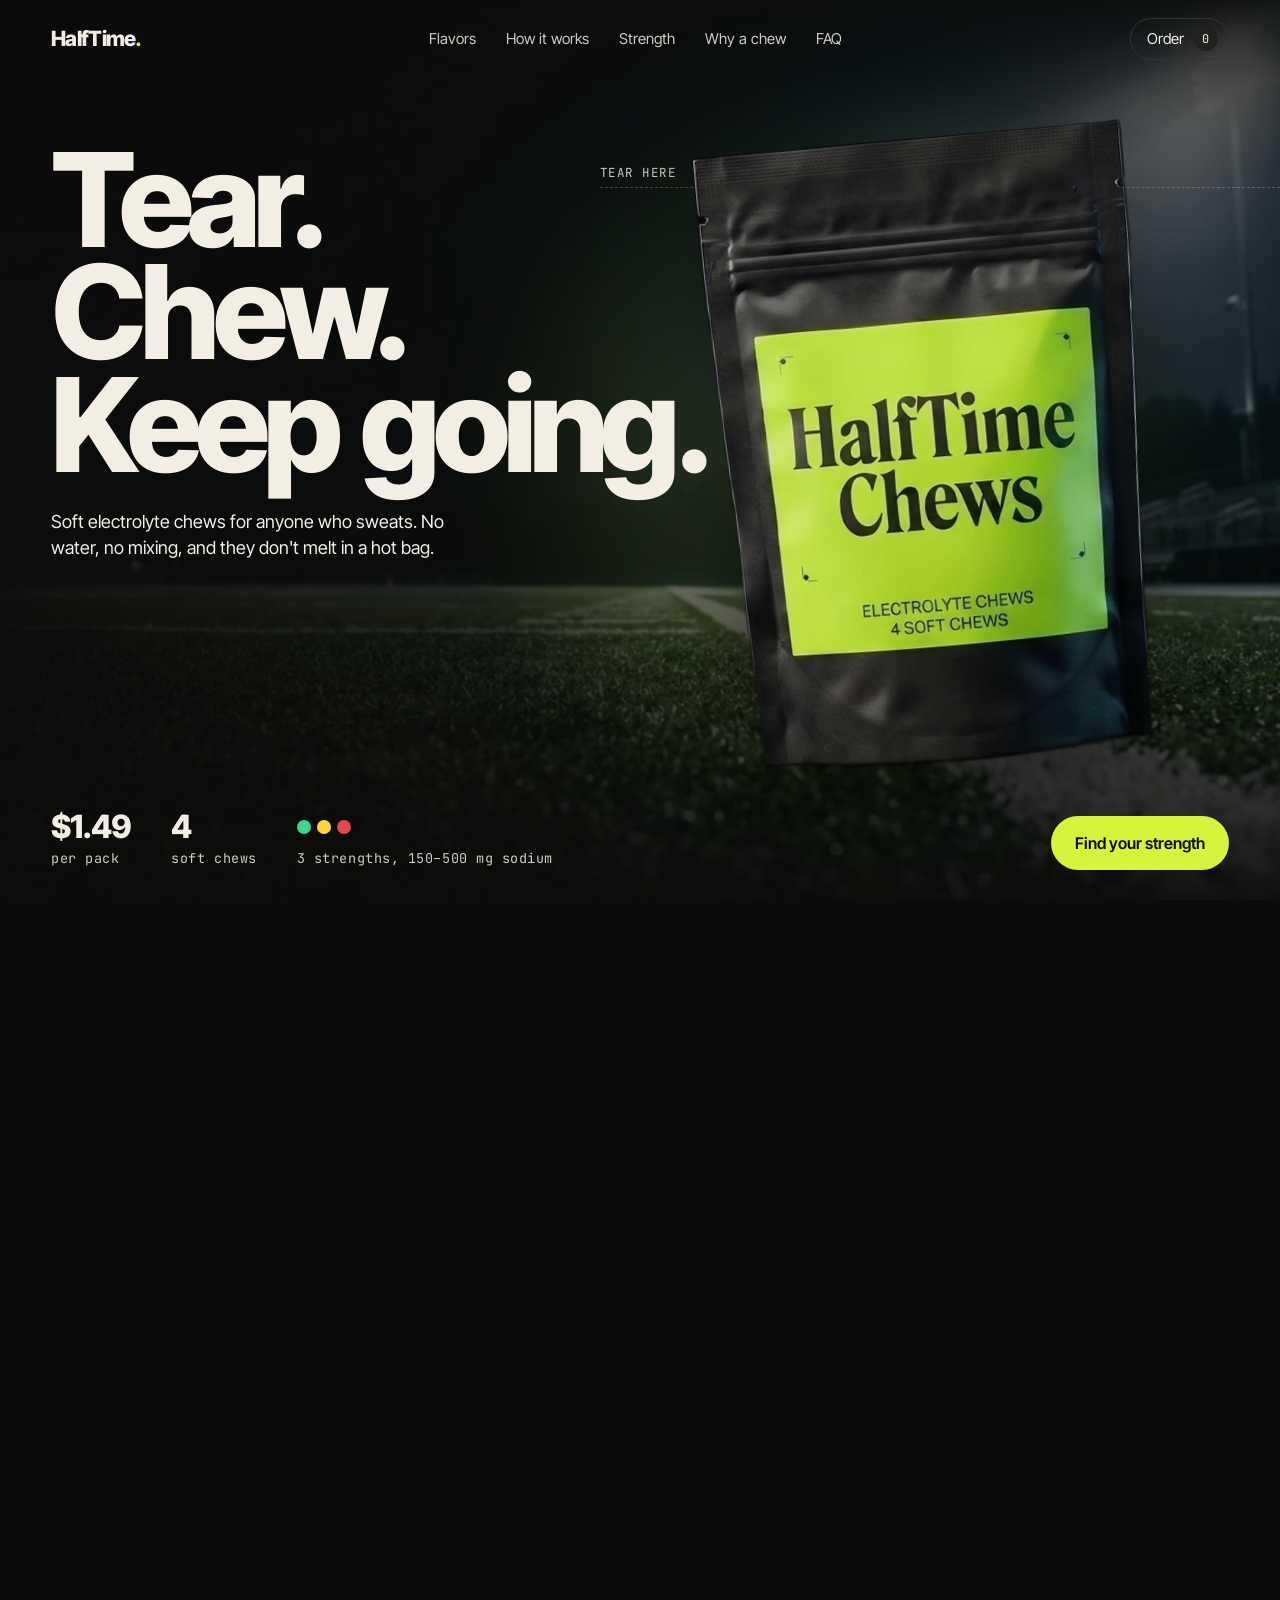
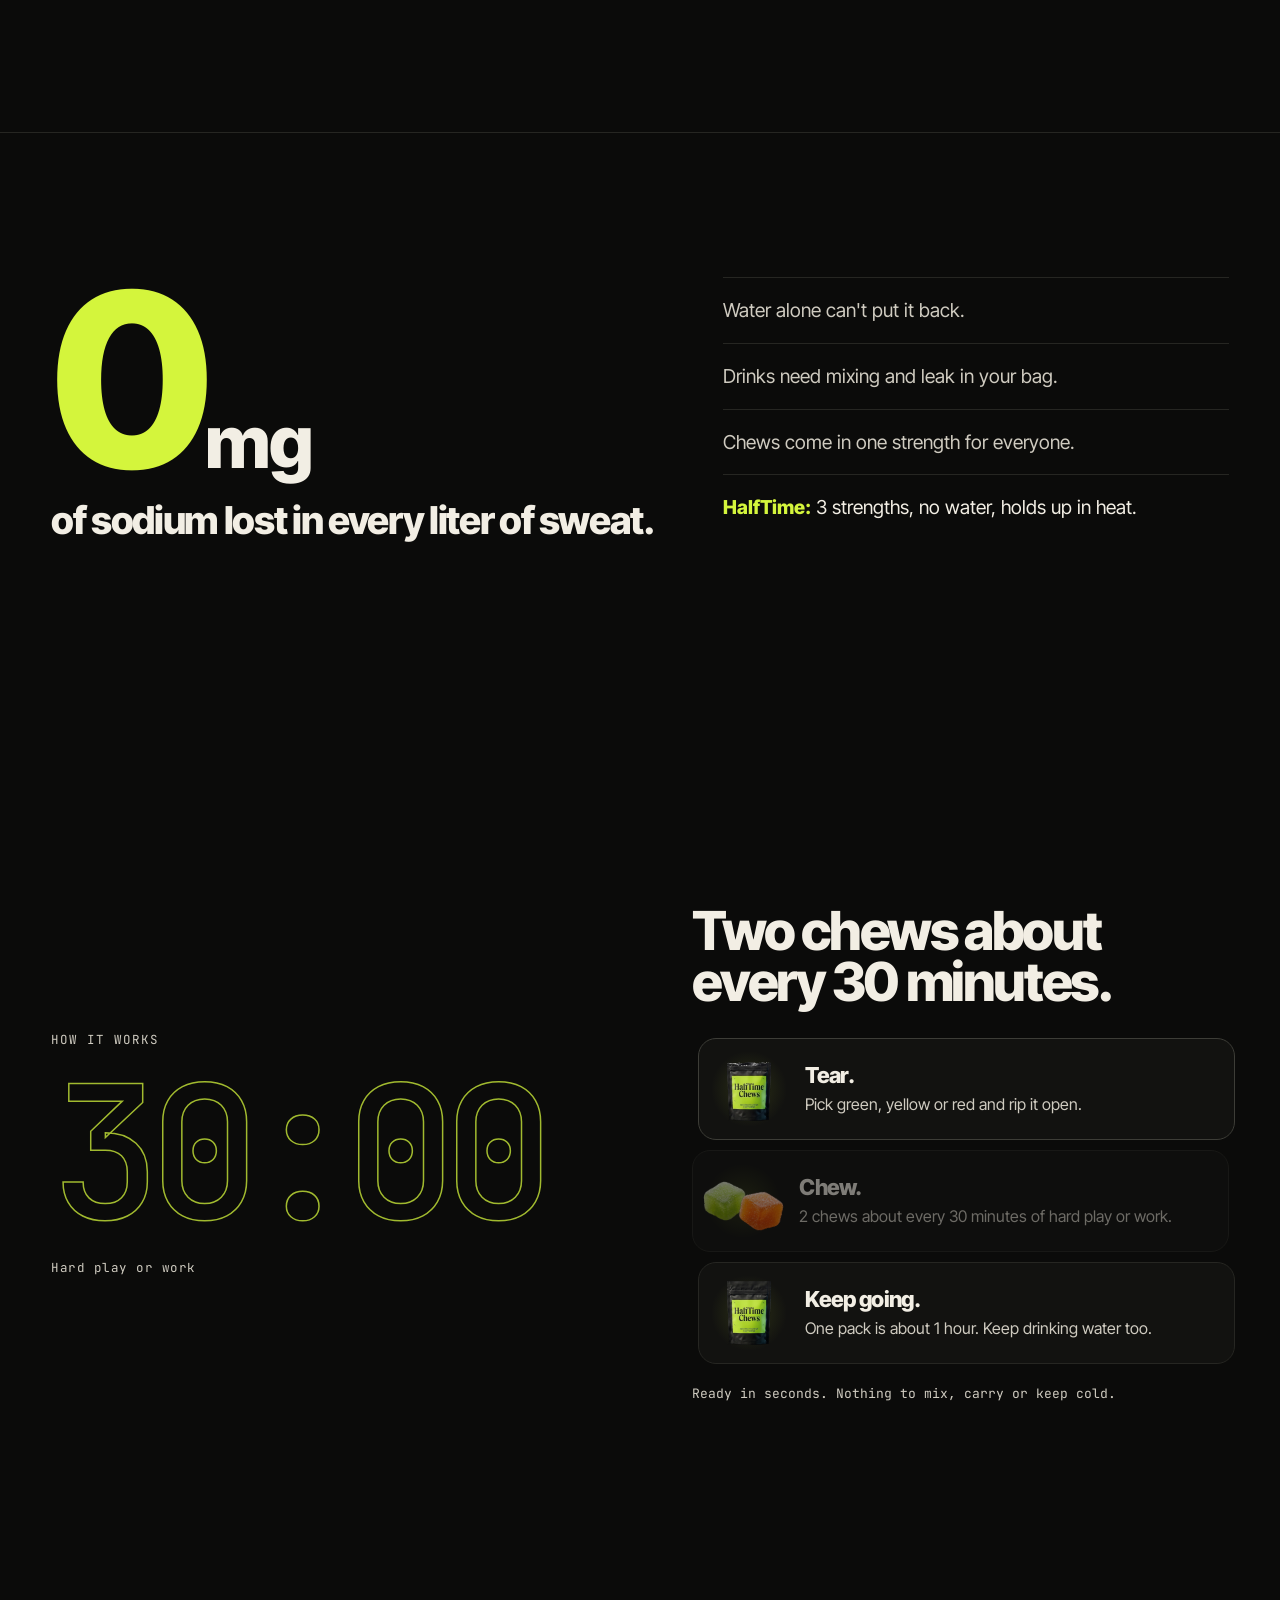
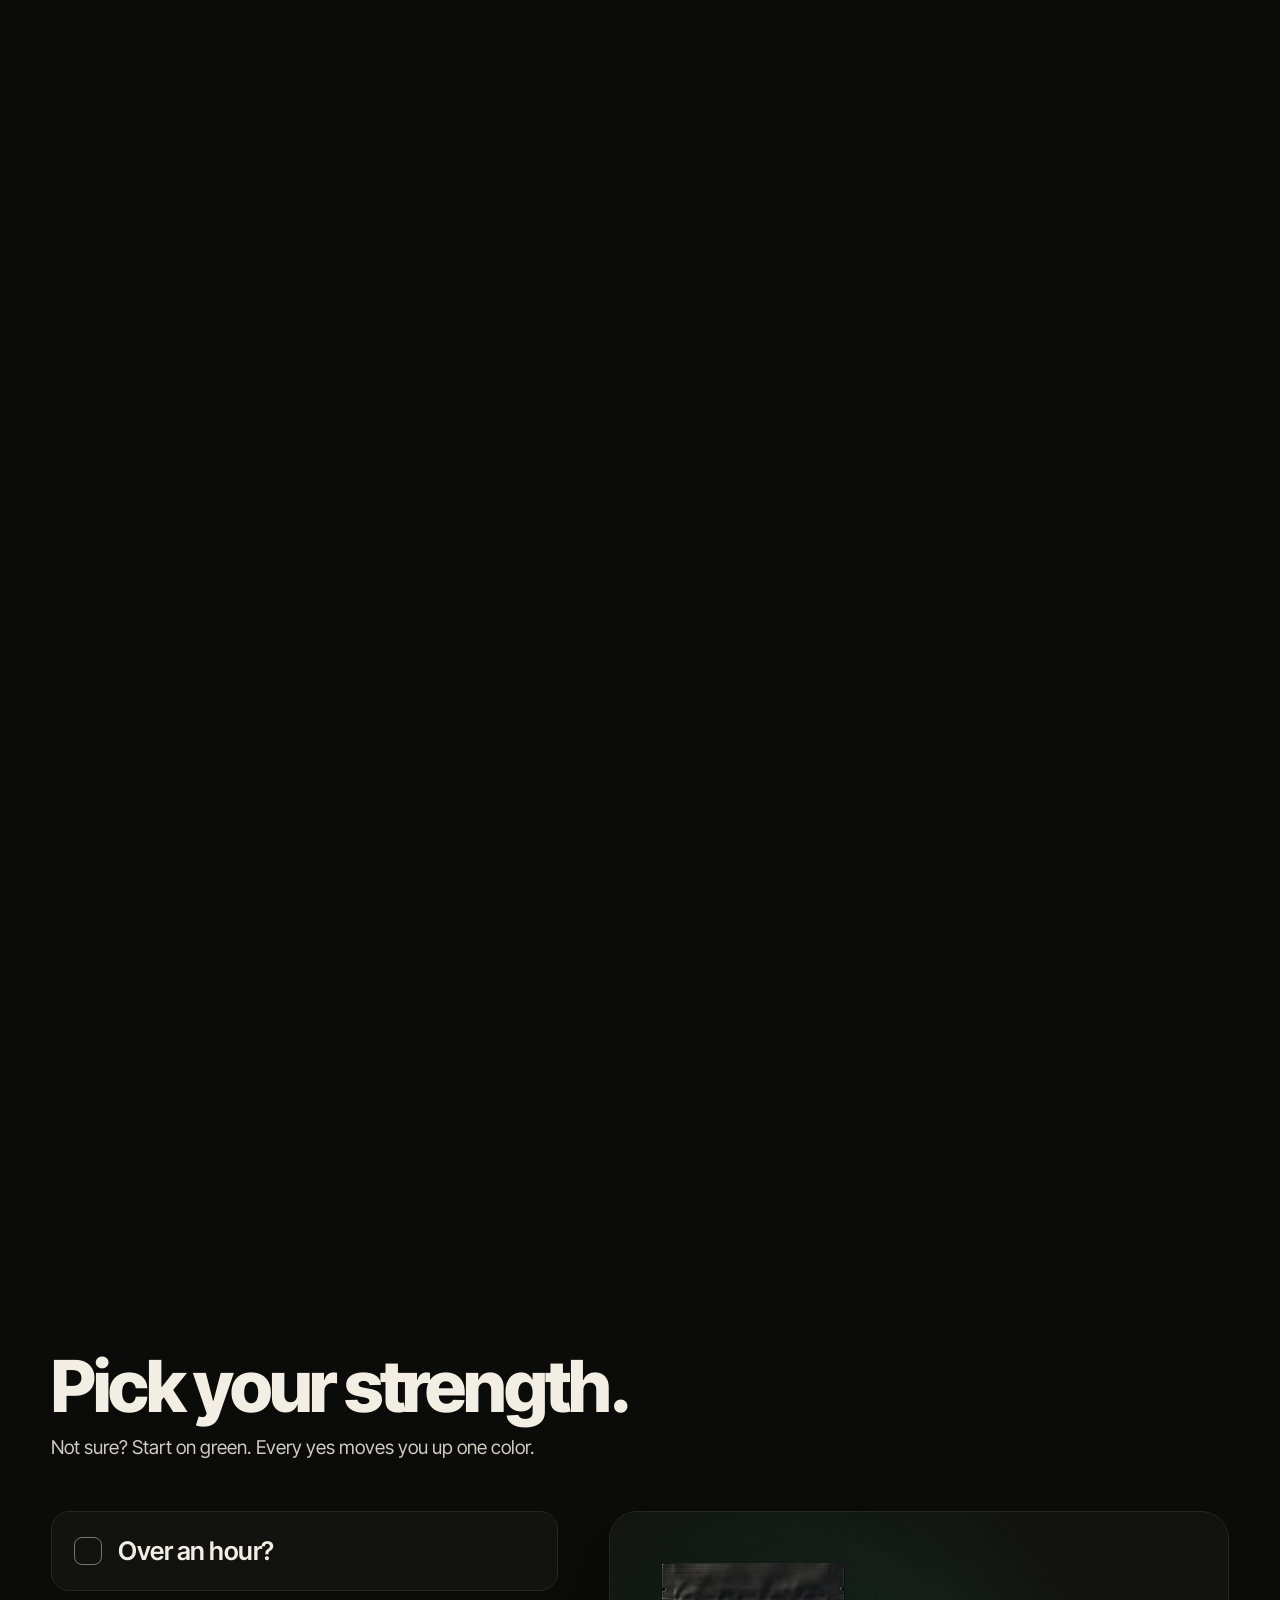
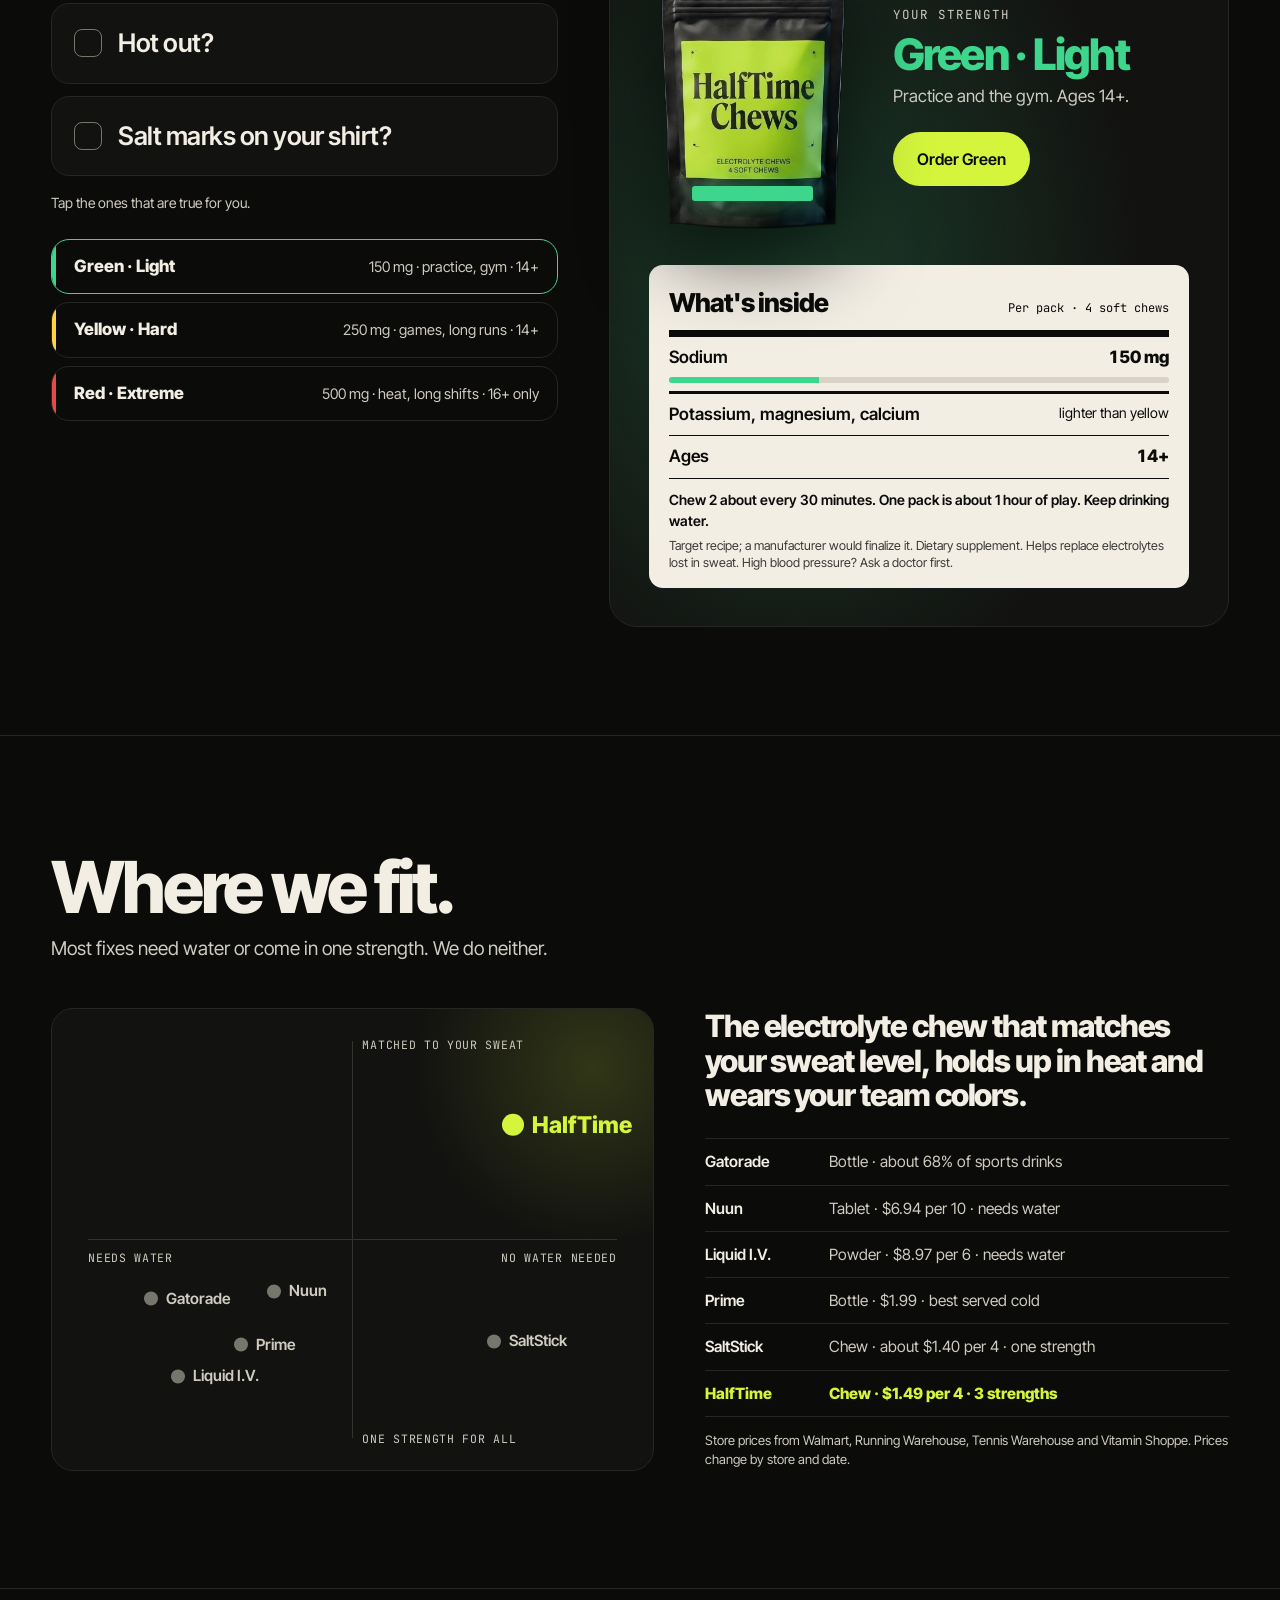
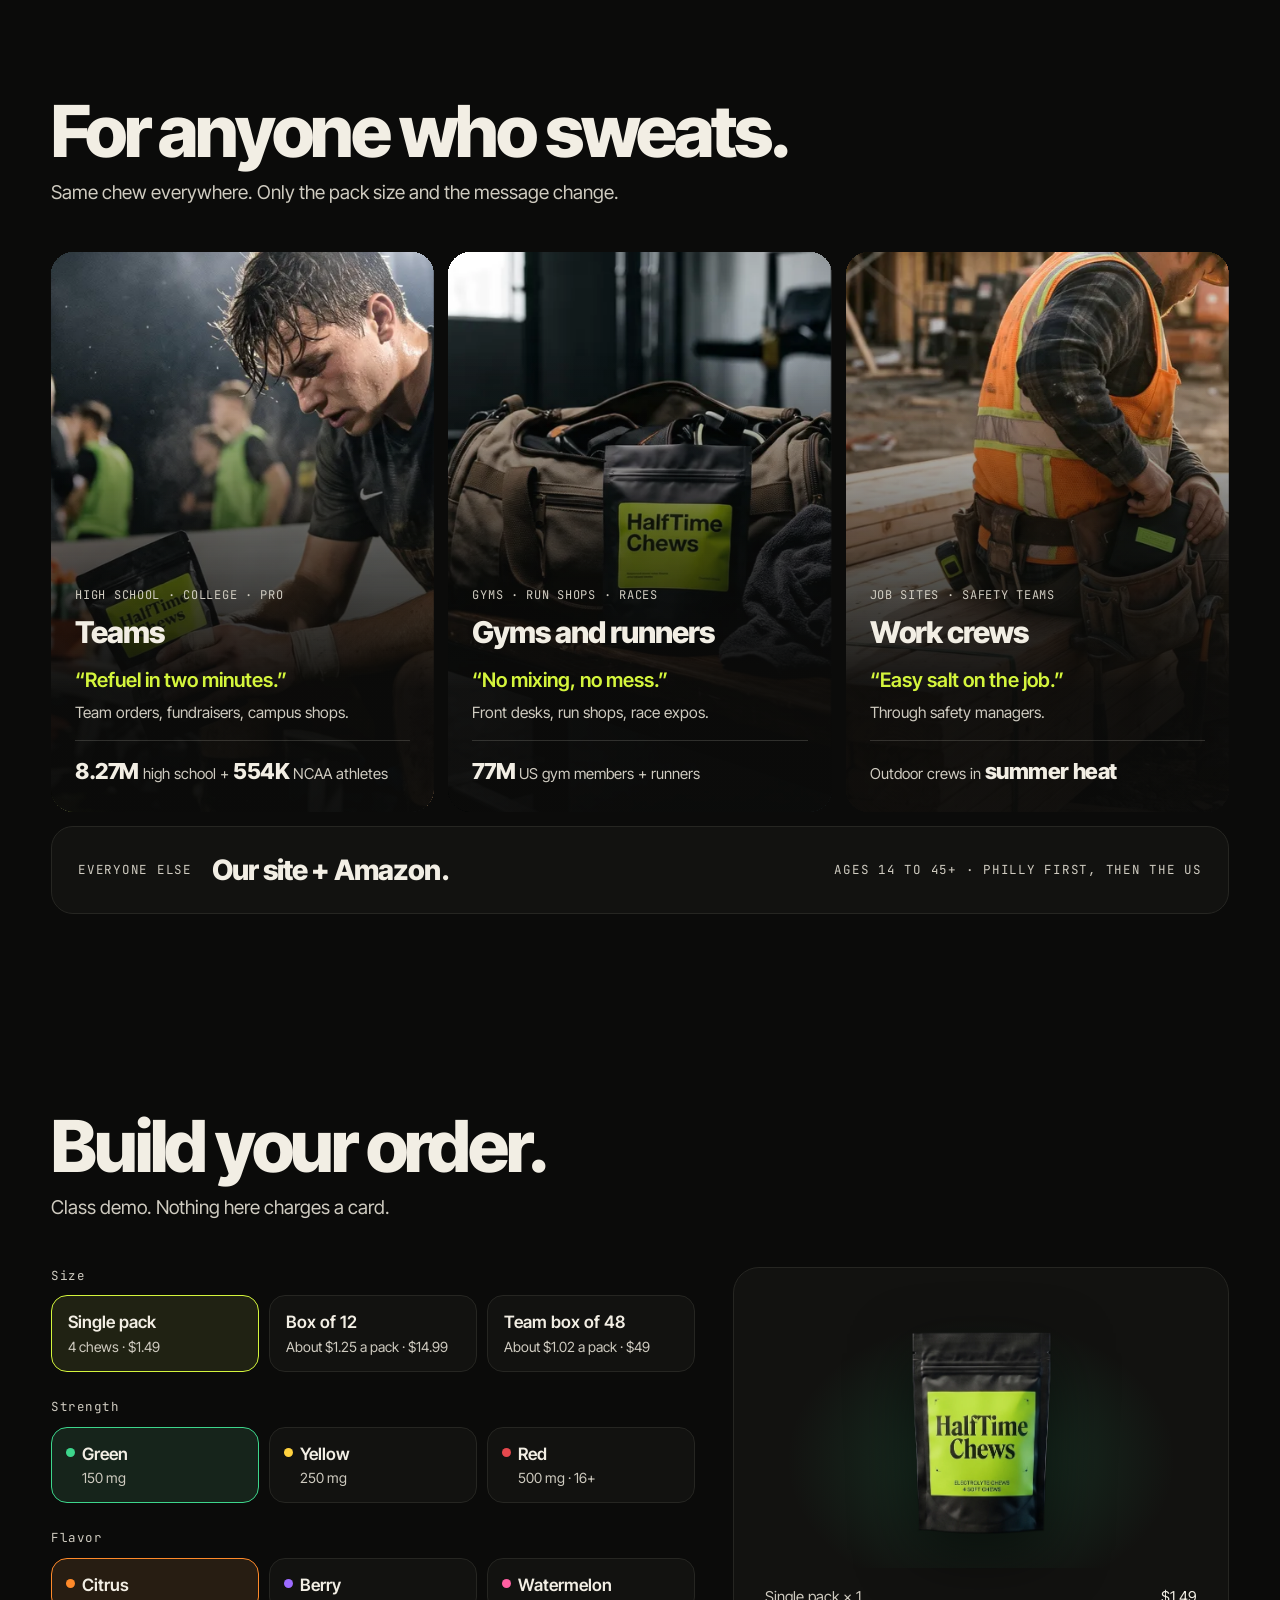
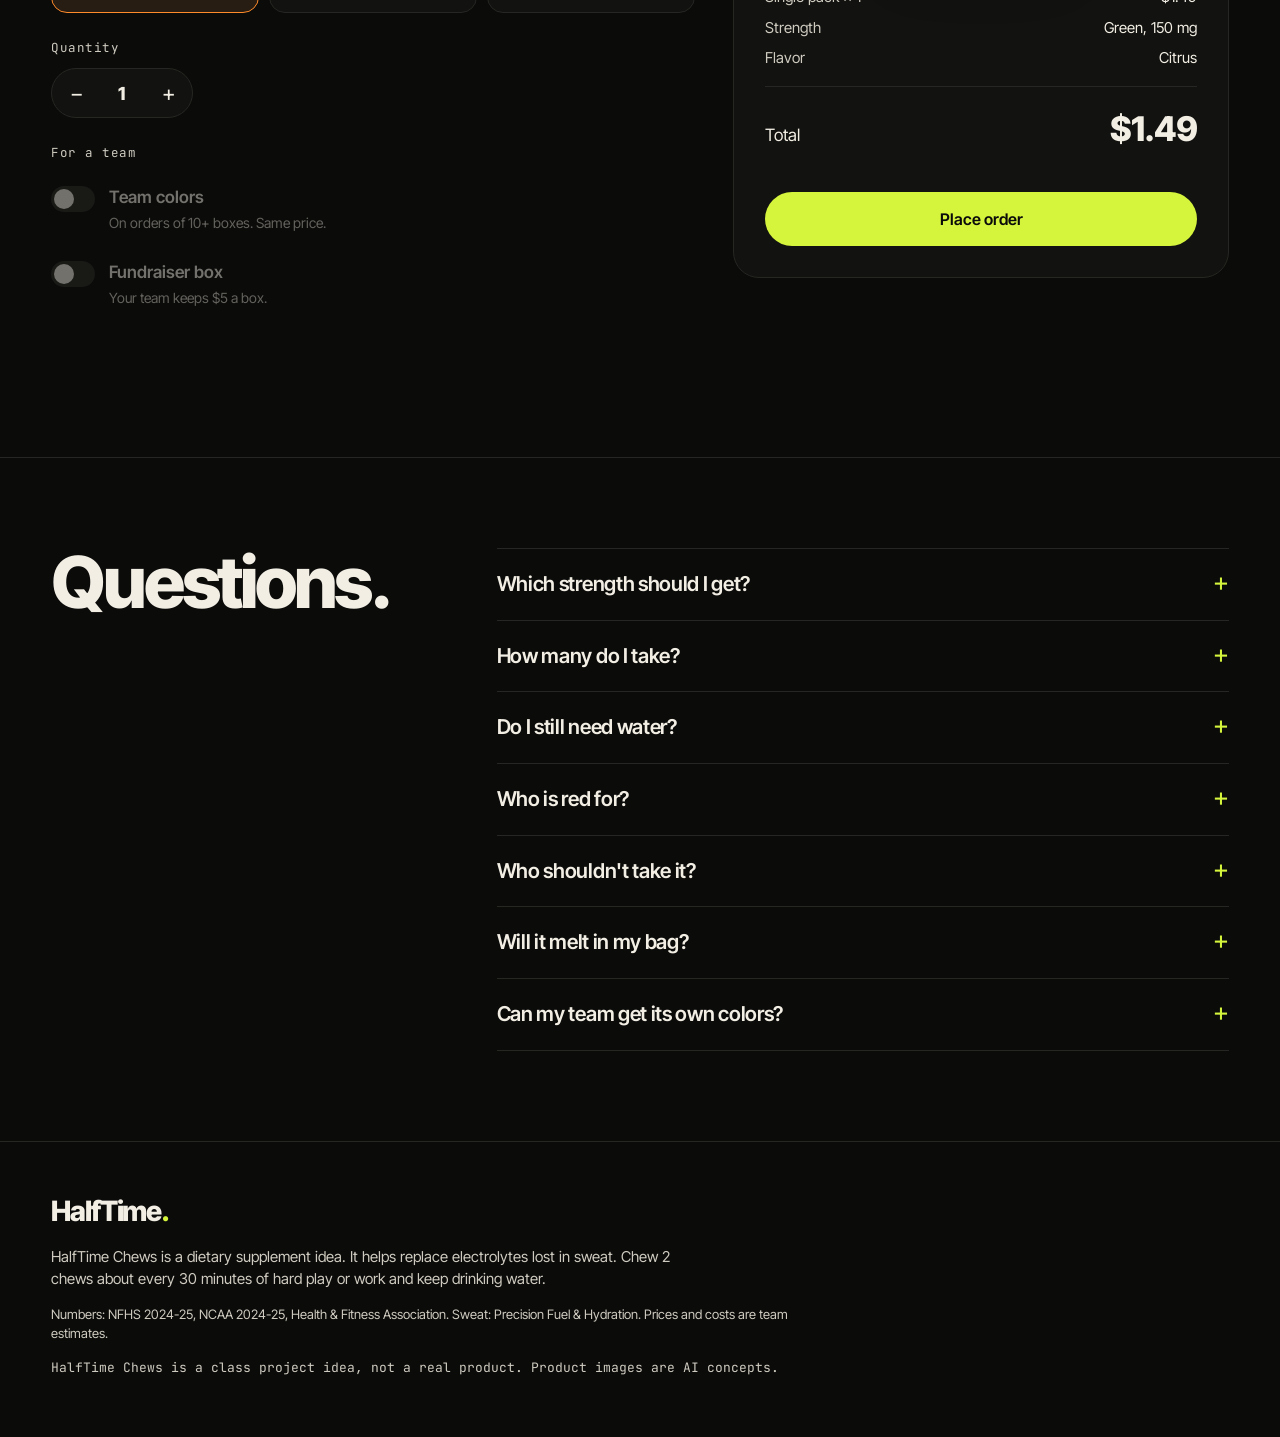
==== commit c3992f96: "v3 hero: night field backdrop, chew detail tags, salt specks, judge fixes Co-Authored-By: Claude Opu" ====
--- a/index.html
+++ b/index.html
@@ -11,6 +11,7 @@
 <meta name="theme-color" content="#0B0B0A">
 <link rel="preload" href="fonts/inter-tight-latin-800-normal.woff2" as="font" type="font/woff2" crossorigin>
 <link rel="preload" href="img/pack.webp" as="image">
+<link rel="preload" href="img/hero-field.webp" as="image">
 <link rel="stylesheet" href="style.css">
 </head>
 <body>
@@ -31,7 +32,14 @@
 
 <!-- HERO + FLAVOR SCENES: one pinned stage -->
 <section class="stage" id="stage" aria-label="HalfTime Chews">
-  <div class="stage-in">
+  <div class="stage-in" data-bg="a">
+    <div class="bgx" aria-hidden="true">
+      <div class="bgx-photo"></div>
+      <div class="bgx-board"><span class="bd-k">HALF 2</span><span class="bd-t">30:00</span></div>
+      <svg class="bgx-field" viewBox="0 0 1600 400" preserveAspectRatio="none"><g fill="none" stroke="currentColor" stroke-width="2"><path d="M-400 400 L700 0"/><path d="M0 400 L760 0"/><path d="M400 400 L820 0"/><path d="M800 400 L880 0"/><path d="M1200 400 L940 0"/><path d="M1600 400 L1000 0"/><path d="M2000 400 L1060 0"/></g></svg>
+      <div class="bgx-floor"></div>
+      <div class="bgx-dust"></div>
+    </div>
     <div class="glow g-hero"></div>
     <div class="glow g-s" style="--c:#FF8A2A"></div>
     <div class="glow g-s" style="--c:#9D6BFF"></div>
@@ -60,6 +68,7 @@
 
     <!-- floating flavor objects (placed by JS) -->
     <div class="objs" aria-hidden="true"></div>
+    <div class="ring" aria-hidden="true"></div>
 
     <!-- three flavor scenes on the same stage -->
     <div class="scenes" id="flavors">
@@ -67,21 +76,48 @@
         <p class="sc-k">Flavor idea we're testing</p>
         <h2 class="sc-name">Citrus.</h2>
         <p class="sc-line">Bright orange with a little zest.</p>
-        <p class="sc-meta">Same chew · all 3 strengths · 4 per pack</p>
+        <p class="sc-meta">4 soft chews · no water · won't melt in a hot bag</p>
+        <div class="sc-buy" data-flavor="Citrus">
+          <div class="sc-str" role="group" aria-label="Strength for Citrus">
+            <button type="button" class="sp on" data-s="0" aria-pressed="true" style="--s:#3DD68C">Green <em>150 mg</em></button>
+            <button type="button" class="sp" data-s="1" aria-pressed="false" style="--s:#FFD23F">Yellow <em>250 mg</em></button>
+            <button type="button" class="sp" data-s="2" aria-pressed="false" style="--s:#E5484D">Red <em>500 mg</em><span class="ag">16+</span></button>
+          </div>
+          <button type="button" class="btn sc-add">Add pack · $1.49</button>
+          <a class="sc-box" href="#order">or a box of 12 for $14.99</a>
+        </div>
         <img class="sc-rm" src="img/chew-citrus.webp" alt="Orange citrus chew" width="400" height="400">
       </article>
       <article class="scene s2" style="--c:#9D6BFF">
         <p class="sc-k">Flavor idea we're testing</p>
         <h2 class="sc-name">Berry.</h2>
         <p class="sc-line">Deep mixed berry.</p>
-        <p class="sc-meta">Same chew · all 3 strengths · 4 per pack</p>
+        <p class="sc-meta">4 soft chews · no water · won't melt in a hot bag</p>
+        <div class="sc-buy" data-flavor="Berry">
+          <div class="sc-str" role="group" aria-label="Strength for Berry">
+            <button type="button" class="sp on" data-s="0" aria-pressed="true" style="--s:#3DD68C">Green <em>150 mg</em></button>
+            <button type="button" class="sp" data-s="1" aria-pressed="false" style="--s:#FFD23F">Yellow <em>250 mg</em></button>
+            <button type="button" class="sp" data-s="2" aria-pressed="false" style="--s:#E5484D">Red <em>500 mg</em><span class="ag">16+</span></button>
+          </div>
+          <button type="button" class="btn sc-add">Add pack · $1.49</button>
+          <a class="sc-box" href="#order">or a box of 12 for $14.99</a>
+        </div>
         <img class="sc-rm" src="img/chew-berry.webp" alt="Violet berry chew" width="400" height="400">
       </article>
       <article class="scene s3" style="--c:#FF5FA2">
         <p class="sc-k">Flavor idea we're testing</p>
         <h2 class="sc-name">Watermelon.</h2>
         <p class="sc-line">Light, sweet watermelon.</p>
-        <p class="sc-meta">Same chew · all 3 strengths · 4 per pack</p>
+        <p class="sc-meta">4 soft chews · no water · won't melt in a hot bag</p>
+        <div class="sc-buy" data-flavor="Watermelon">
+          <div class="sc-str" role="group" aria-label="Strength for Watermelon">
+            <button type="button" class="sp on" data-s="0" aria-pressed="true" style="--s:#3DD68C">Green <em>150 mg</em></button>
+            <button type="button" class="sp" data-s="1" aria-pressed="false" style="--s:#FFD23F">Yellow <em>250 mg</em></button>
+            <button type="button" class="sp" data-s="2" aria-pressed="false" style="--s:#E5484D">Red <em>500 mg</em><span class="ag">16+</span></button>
+          </div>
+          <button type="button" class="btn sc-add">Add pack · $1.49</button>
+          <a class="sc-box" href="#order">or a box of 12 for $14.99</a>
+        </div>
         <img class="sc-rm" src="img/chew-watermelon.webp" alt="Pink watermelon chew" width="400" height="400">
       </article>
     </div>
@@ -92,6 +128,11 @@
       <div class="dk" style="--c:#FF5FA2"><i></i><span>Watermelon</span></div>
     </div>
 
+    <div class="ctags" aria-hidden="true">
+      <div class="ctag" style="--c:#FF8A2A"><i></i><b>Citrus</b><span>bright orange, a little zest</span></div>
+      <div class="ctag" style="--c:#9D6BFF"><i></i><b>Berry</b><span>deep mixed berry</span></div>
+      <div class="ctag" style="--c:#FF5FA2"><i></i><b>Watermelon</b><span>light and sweet</span></div>
+    </div>
     <div class="chew c1" aria-hidden="true"><img src="img/chew-citrus.webp" alt=""></div>
     <div class="chew c2" aria-hidden="true"><img src="img/chew-berry.webp" alt=""></div>
     <div class="chew c3" aria-hidden="true"><img src="img/chew-watermelon.webp" alt=""></div>
@@ -341,6 +382,8 @@
   <p class="foot-note">HalfTime Chews is a class project idea, not a real product. Product images are AI concepts.</p>
 </footer>
 
+<div class="toast" role="status" aria-live="polite"><span class="toast-t"></span><a href="#order">Checkout</a></div>
+
 <script src="js/lenis.min.js"></script>
 <script src="js/gsap.min.js"></script>
 <script src="js/ScrollTrigger.min.js"></script>
--- a/style.css
+++ b/style.css
@@ -43,7 +43,7 @@
 .stage-in{position:relative;height:100svh;min-height:560px;overflow:hidden;isolation:isolate}
 .glow{position:absolute;right:4%;top:6%;width:62vw;height:86vh;will-change:opacity;background:radial-gradient(closest-side,rgba(212,245,60,.15),rgba(212,245,60,0));pointer-events:none;z-index:0}
 .tear-line{position:absolute;left:0;right:0;height:0;border-top:1.5px dashed rgba(242,238,228,.26);z-index:1;pointer-events:none}
-.tear-line span{position:absolute;right:var(--pad);top:-24px}
+.tear-line span{position:absolute;left:0;top:-24px}
 .hero-copy{position:absolute;left:var(--pad);top:16vh;z-index:4;max-width:min(56vw,860px)}
 .hero-copy h1{font-weight:800;font-size:clamp(56px,10.2vw,164px);line-height:.86;letter-spacing:-.055em}
 .hero-copy h1 span{display:block}
@@ -376,3 +376,81 @@
 .sum-vis{height:270px;flex-direction:column;justify-content:center;gap:4px}
 .sum-cap{position:static}
 @media (max-width:360px){.chips.three span{padding:12px 6px 12px 21px;overflow-wrap:anywhere}.chips.three b{font-size:13px}.chips.three label[style] span::before{left:9px}}
+
+/* ===== v2.1: flavor scenes with buy controls + punch ===== */
+.g-s{background:radial-gradient(closest-side,color-mix(in srgb,var(--c) 38%,transparent),color-mix(in srgb,var(--c) 8%,transparent) 55%,transparent 75%)}
+.scene.active{pointer-events:auto}
+.sc-name .ch{display:inline-block;will-change:transform}
+.sc-meta{margin-top:12px}
+.sc-buy{margin-top:26px;display:flex;flex-wrap:wrap;gap:10px;align-items:center}
+.s2 .sc-buy{justify-content:flex-end}.s3 .sc-buy{justify-content:center}
+.sc-str{display:flex;gap:4px;padding:4px;border:1px solid #33332e;border-radius:99px;background:rgba(18,18,16,.72);-webkit-backdrop-filter:blur(10px);backdrop-filter:blur(10px)}
+.sp{position:relative;padding:10px 14px 10px 27px;border-radius:99px;font-size:14.5px;font-weight:600;color:var(--soft);white-space:nowrap;transition:background .25s ease,color .25s ease,box-shadow .25s ease}
+.sp::before{content:"";position:absolute;left:12px;top:50%;width:9px;height:9px;margin-top:-4.5px;border-radius:50%;background:var(--s)}
+.sp em{font-style:normal;font-family:JB;font-weight:400;font-size:12px;margin-left:5px;opacity:.85}
+.sp .ag{font-family:JB;font-size:11px;margin-left:6px;padding:1px 5px;border-radius:6px;background:rgba(229,72,77,.18);color:#ff8a8d}
+.sp:hover{color:var(--tx)}
+.sp.on{background:color-mix(in srgb,var(--s) 16%,#141412);color:var(--tx);box-shadow:inset 0 0 0 1.5px var(--s)}
+.sc-add{padding:14px 22px;box-shadow:0 10px 30px rgba(212,245,60,.18)}
+.sc-add.pop{animation:pop .45s cubic-bezier(.3,1.6,.4,1)}
+@keyframes pop{40%{transform:scale(1.08)}}
+.sc-box{flex-basis:100%;font-size:14px;color:var(--soft);text-decoration:underline;text-underline-offset:4px;text-decoration-color:#55554d}
+.sc-box:hover{color:var(--tx)}
+.ring{position:absolute;left:0;top:0;border-radius:50%;border:2px solid #fff;opacity:0;pointer-events:none;z-index:3}
+.ob img{transform:translate3d(calc(var(--mx,0) * var(--d,1) * -34px),calc(var(--my,0) * var(--d,1) * -24px),0);transition:transform .7s cubic-bezier(.2,.7,.2,1)}
+.toast{position:fixed;left:50%;top:78px;z-index:60;display:flex;gap:16px;align-items:center;padding:12px 14px 12px 20px;border-radius:99px;background:rgba(24,24,21,.92);border:1px solid #3a3a34;-webkit-backdrop-filter:blur(12px);backdrop-filter:blur(12px);font-size:15px;transform:translate(-50%,-30px);opacity:0;pointer-events:none;transition:transform .45s cubic-bezier(.2,.9,.2,1),opacity .3s ease;white-space:nowrap;max-width:calc(100vw - 24px)}
+.toast.on{transform:translate(-50%,0);opacity:1;pointer-events:auto}
+.toast a{background:var(--lime);color:#0B0B0A;font-weight:600;text-decoration:none;padding:8px 14px;border-radius:99px}
+.toast-t{overflow:hidden;text-overflow:ellipsis}
+@media (max-width:820px){
+  .sc-line{display:none}
+  .sc-buy{margin-top:16px;gap:8px}
+  .sc-str{width:100%;justify-content:space-between}
+  .sp{flex:1;padding:9px 6px 9px 22px;font-size:13.5px;text-align:center}
+  .sp::before{left:9px;width:8px;height:8px;margin-top:-4px}
+  .sp em{display:none}
+  .sp .ag{margin-left:4px;padding:0 4px}
+  .sc-add{width:100%;padding:13px 18px}
+  .sc-box{display:none}
+  .toast{font-size:14px;top:70px}
+}
+html.rm .ring{display:none}
+
+/* HERO BACKDROPS (v3) — pick with data-bg on .stage-in */
+.bgx{position:absolute;inset:0;z-index:0;pointer-events:none}
+.bgx>*{position:absolute;display:none}
+/* A: night field photo */
+[data-bg=a] .bgx-photo{display:block;inset:0;background:url(img/hero-field.webp) center/cover no-repeat}
+[data-bg=a] .bgx-photo::after{content:"";position:absolute;inset:0;background:linear-gradient(90deg,rgba(11,11,10,.96) 0%,rgba(11,11,10,.82) 38%,rgba(11,11,10,.35) 70%,rgba(11,11,10,.5) 100%),linear-gradient(0deg,rgba(11,11,10,.92) 0%,rgba(11,11,10,0) 34%),linear-gradient(180deg,rgba(11,11,10,.85) 0%,rgba(11,11,10,.35) 14%,rgba(11,11,10,0) 26%)}
+/* B: halftime scoreboard + chalk lines */
+[data-bg=b] .bgx-board{display:flex;flex-direction:column;align-items:flex-end;right:var(--pad);top:9vh;color:var(--lime);opacity:.09;font-family:JB,monospace;line-height:.8;
+  -webkit-mask:radial-gradient(circle,#000 55%,transparent 60%) 0 0/7px 7px;mask:radial-gradient(circle,#000 55%,transparent 60%) 0 0/7px 7px}
+[data-bg=b] .bd-k{font-size:clamp(20px,2.4vw,38px);letter-spacing:.3em;margin-bottom:.4em}
+[data-bg=b] .bd-t{font-size:clamp(140px,24vw,400px);font-weight:500;letter-spacing:-.04em}
+[data-bg=b] .bgx-field{display:block;left:0;right:0;bottom:0;width:100%;height:42vh;color:rgba(242,238,228,.07);-webkit-mask:linear-gradient(0deg,#000,transparent);mask:linear-gradient(0deg,#000,transparent)}
+/* C: studio sweep, floor + reflection + falling salt */
+[data-bg=c] .bgx-floor{display:block;left:0;right:0;bottom:0;height:22vh;background:linear-gradient(180deg,#1a1a17 0%,#0e0e0c 100%);border-top:1px solid rgba(242,238,228,.06)}
+[data-bg=c] .bgx-floor::before{content:"";position:absolute;right:8%;width:46vw;top:-2px;height:60%;background:radial-gradient(closest-side,rgba(212,245,60,.18),transparent);filter:blur(6px)}
+[data-bg=c] .bgx-photo{display:block;inset:0;background:radial-gradient(60vw 90vh at 78% -10%,rgba(242,238,228,.10),transparent 60%),linear-gradient(180deg,#151513,#0B0B0A 78%)}
+[data-bg=c] .packw{-webkit-box-reflect:below -2px linear-gradient(transparent 72%,rgba(255,255,255,.16))}
+.bgx-dust{inset:0}
+[data-bg=c] .bgx-dust,[data-bg=a] .bgx-dust{display:block}
+.bgx-dust i{position:absolute;top:-4%;width:var(--s);height:var(--s);background:#F2EEE4;border-radius:1px;opacity:0;animation:salt var(--t) linear var(--dl) infinite}
+@keyframes salt{0%{transform:translate3d(0,0,0) rotate(0);opacity:0}10%{opacity:var(--o)}85%{opacity:var(--o)}100%{transform:translate3d(var(--dx),108vh,0) rotate(220deg);opacity:0}}
+
+/* chew detail tags */
+.ctags{position:absolute;inset:0;z-index:5;pointer-events:none;text-shadow:0 1px 12px rgba(0,0,0,.9)}
+.ctag{position:absolute;left:0;top:0;display:grid;grid-template-columns:auto;gap:2px;opacity:0;white-space:nowrap}
+.ctag i{display:block;width:22px;height:2px;border-radius:2px;margin-bottom:6px;background:var(--c)}
+.ctag.r i{margin-left:auto}
+.ctag b{font-family:JB,monospace;font-weight:500;font-size:12px;letter-spacing:.12em;text-transform:uppercase;color:var(--c)}
+.ctag span{font-size:14px;color:var(--soft)}
+.ctag.r{text-align:right}
+@media (max-width:819px){.ctag span{display:none}.ctag b{font-size:11px}[data-bg=b] .bd-t{font-size:44vw}}
+@media (prefers-reduced-motion:reduce){.bgx-dust i{animation:none}}
+
+/* v3 bench fixes */
+.hero-copy .sub{color:var(--tx)}
+.hero-copy h1 span{word-spacing:.06em}
+.fact span{font-size:13.5px;color:var(--soft)}
+@media (max-width:819px){.tear-line span{display:none}}
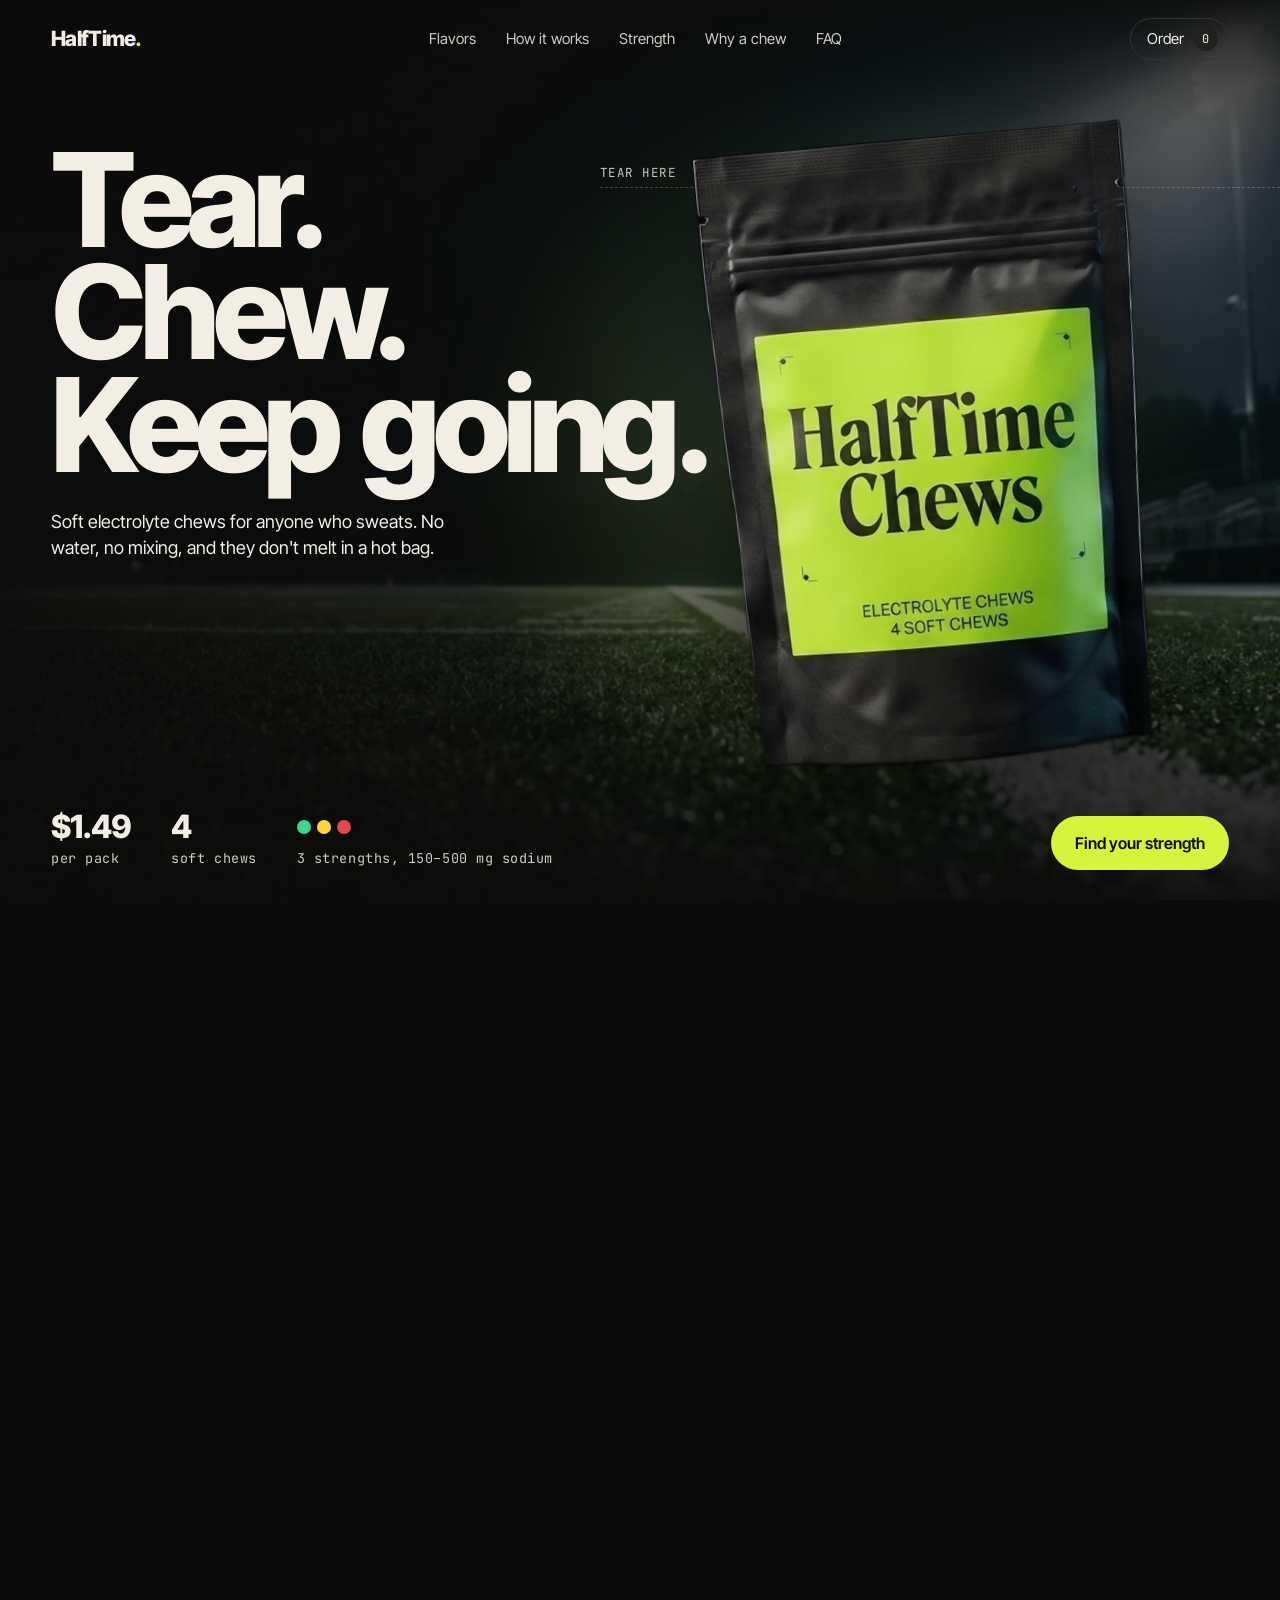
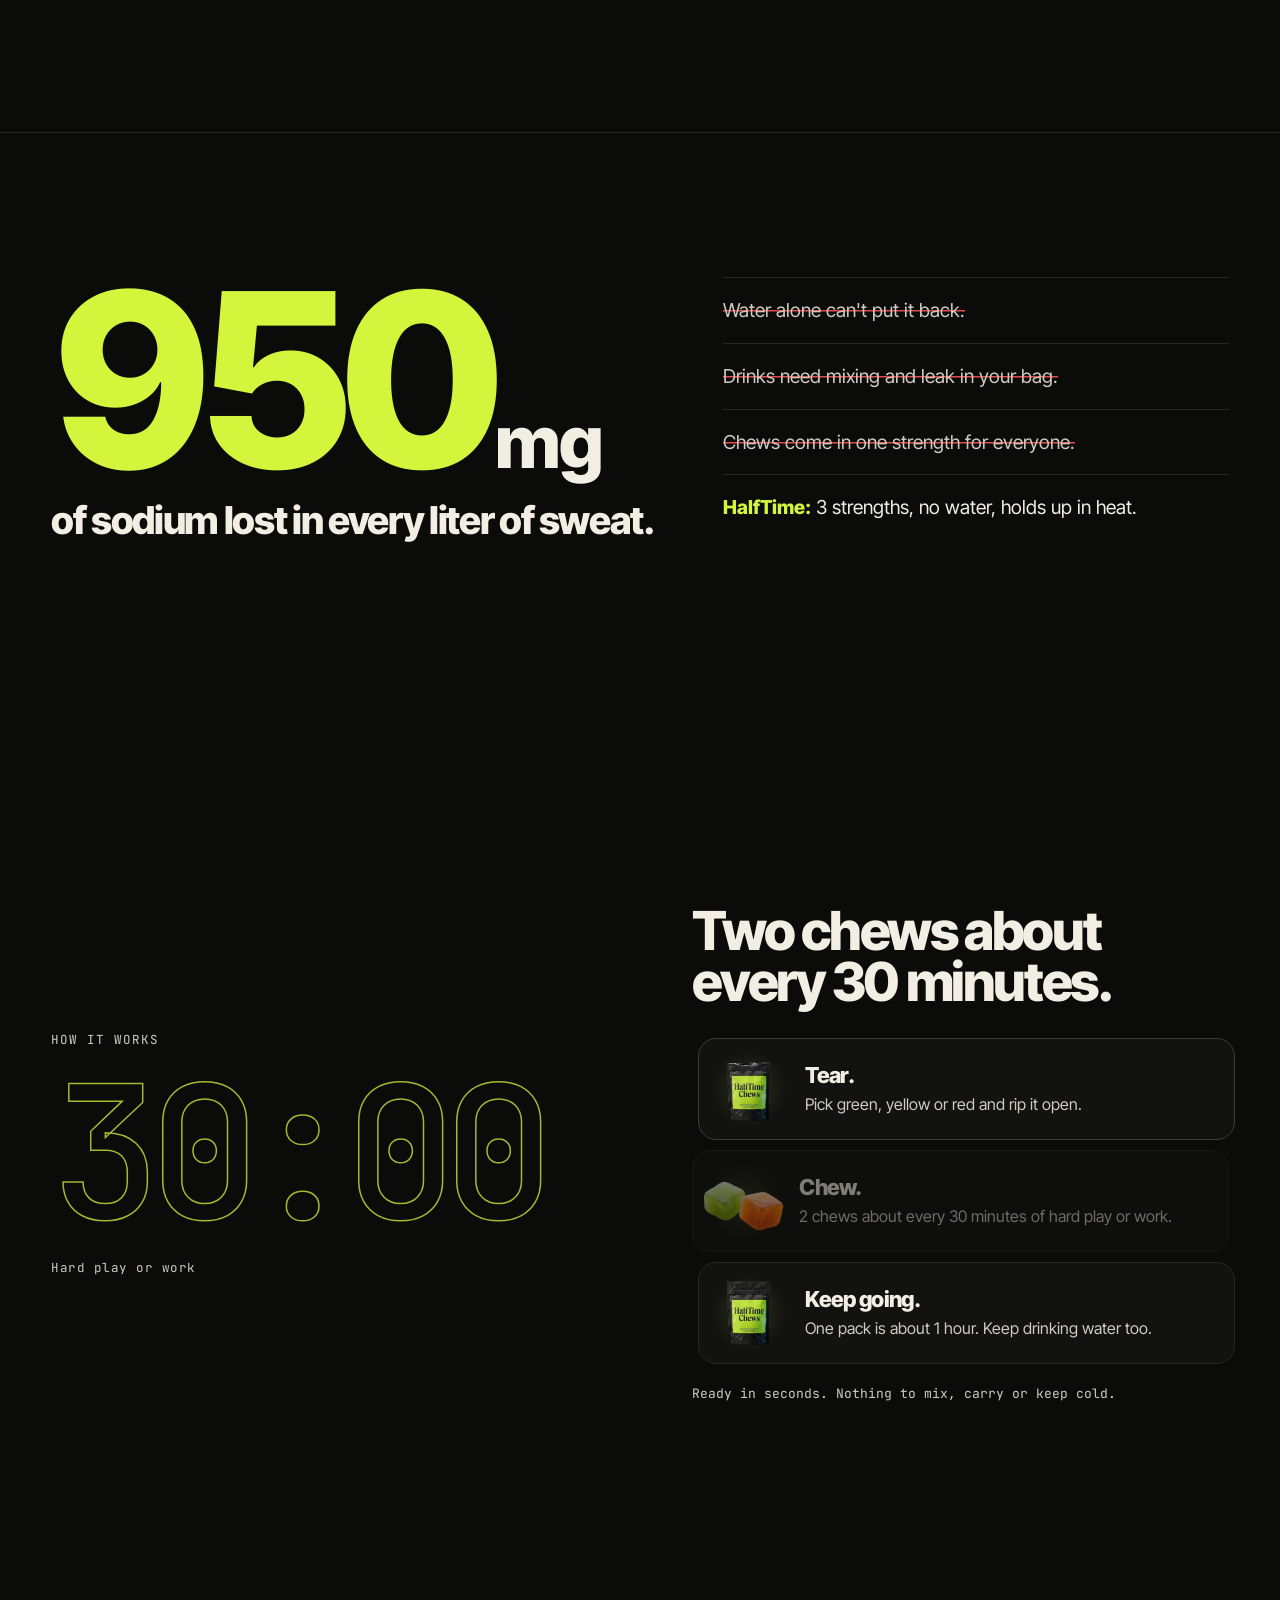
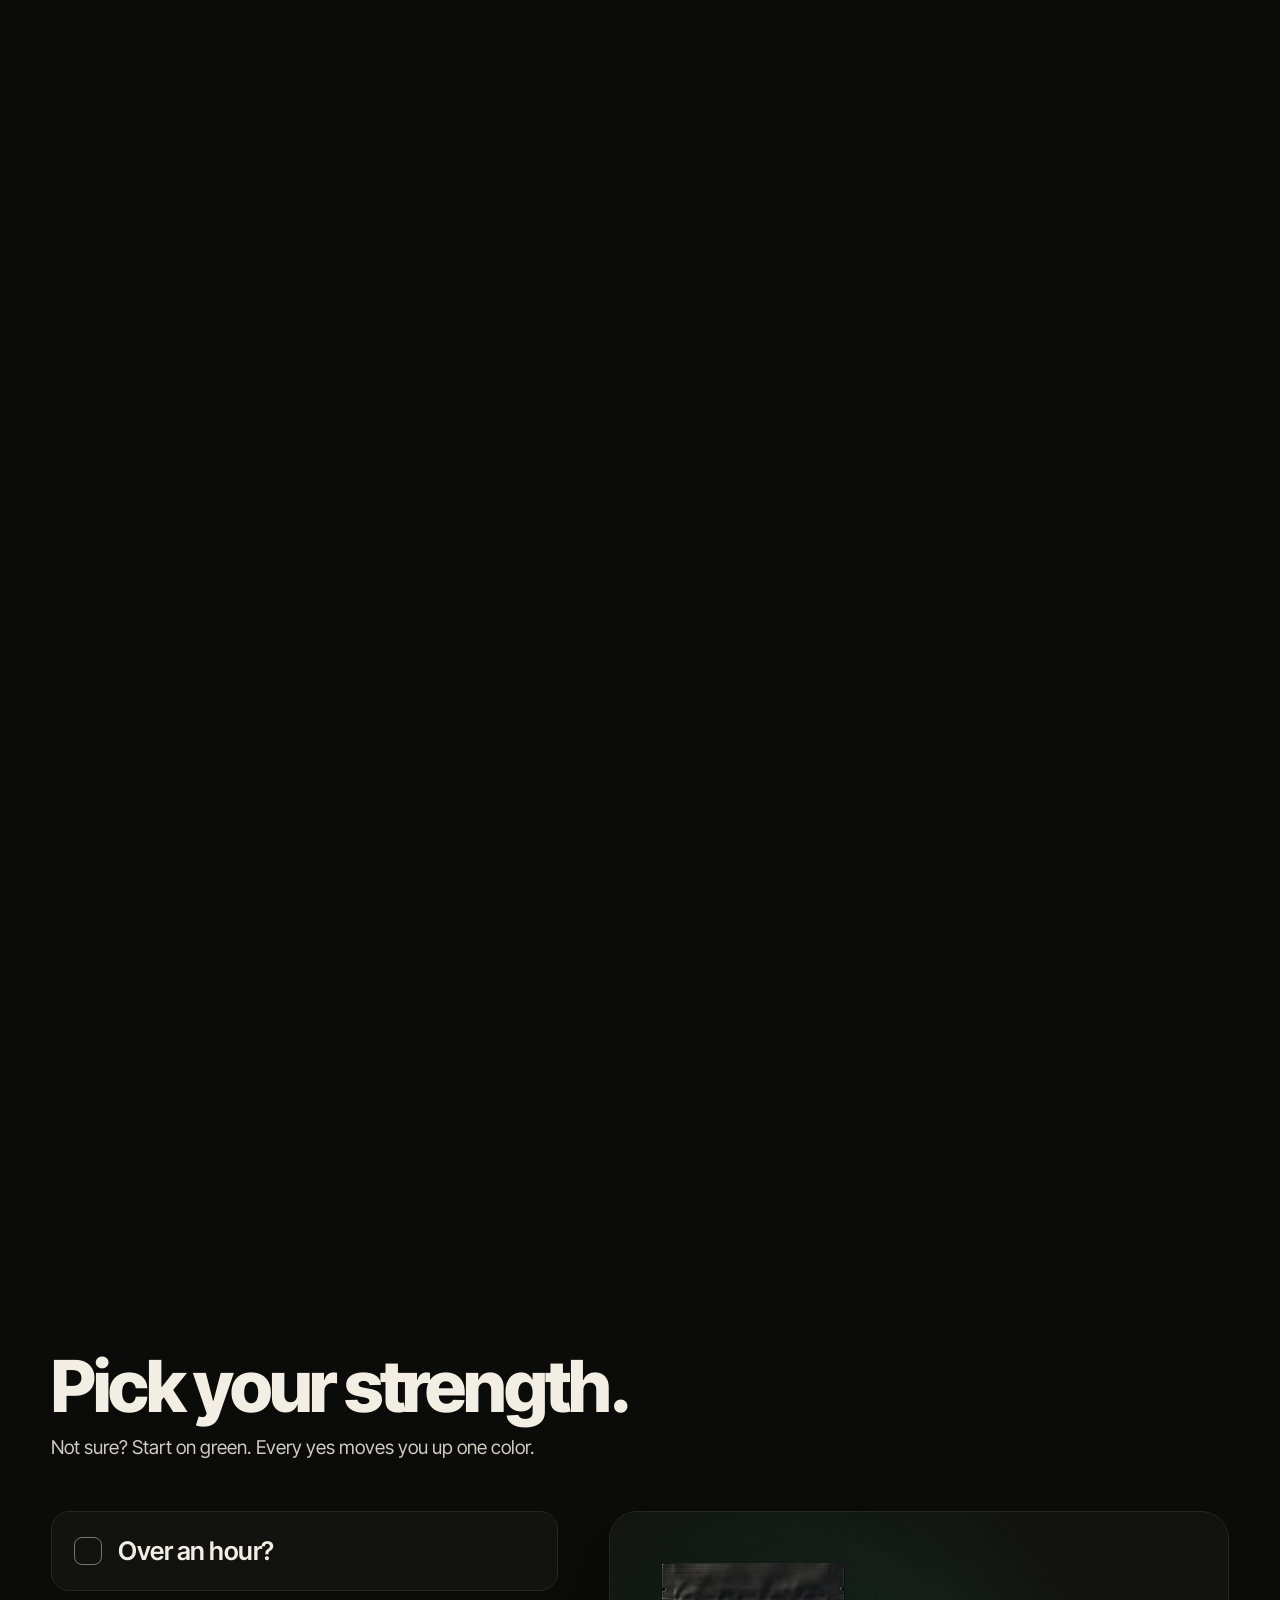
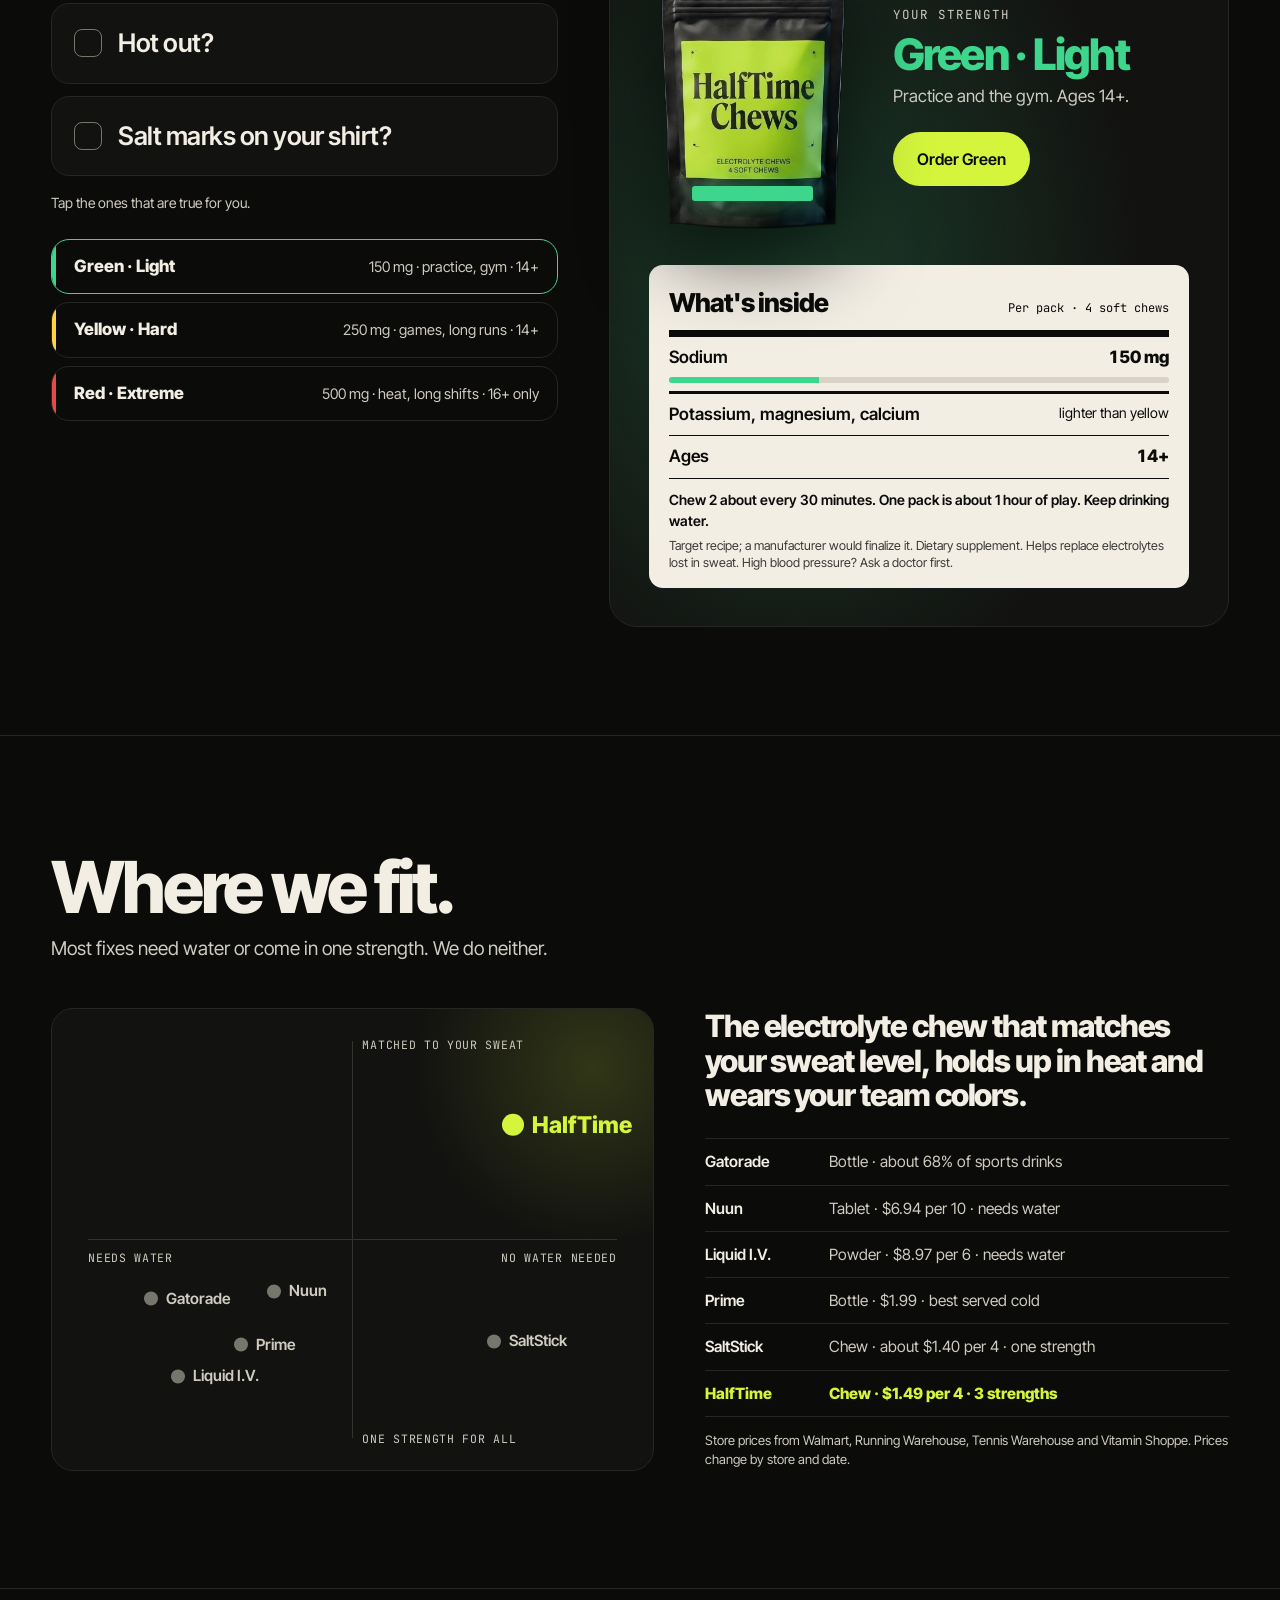
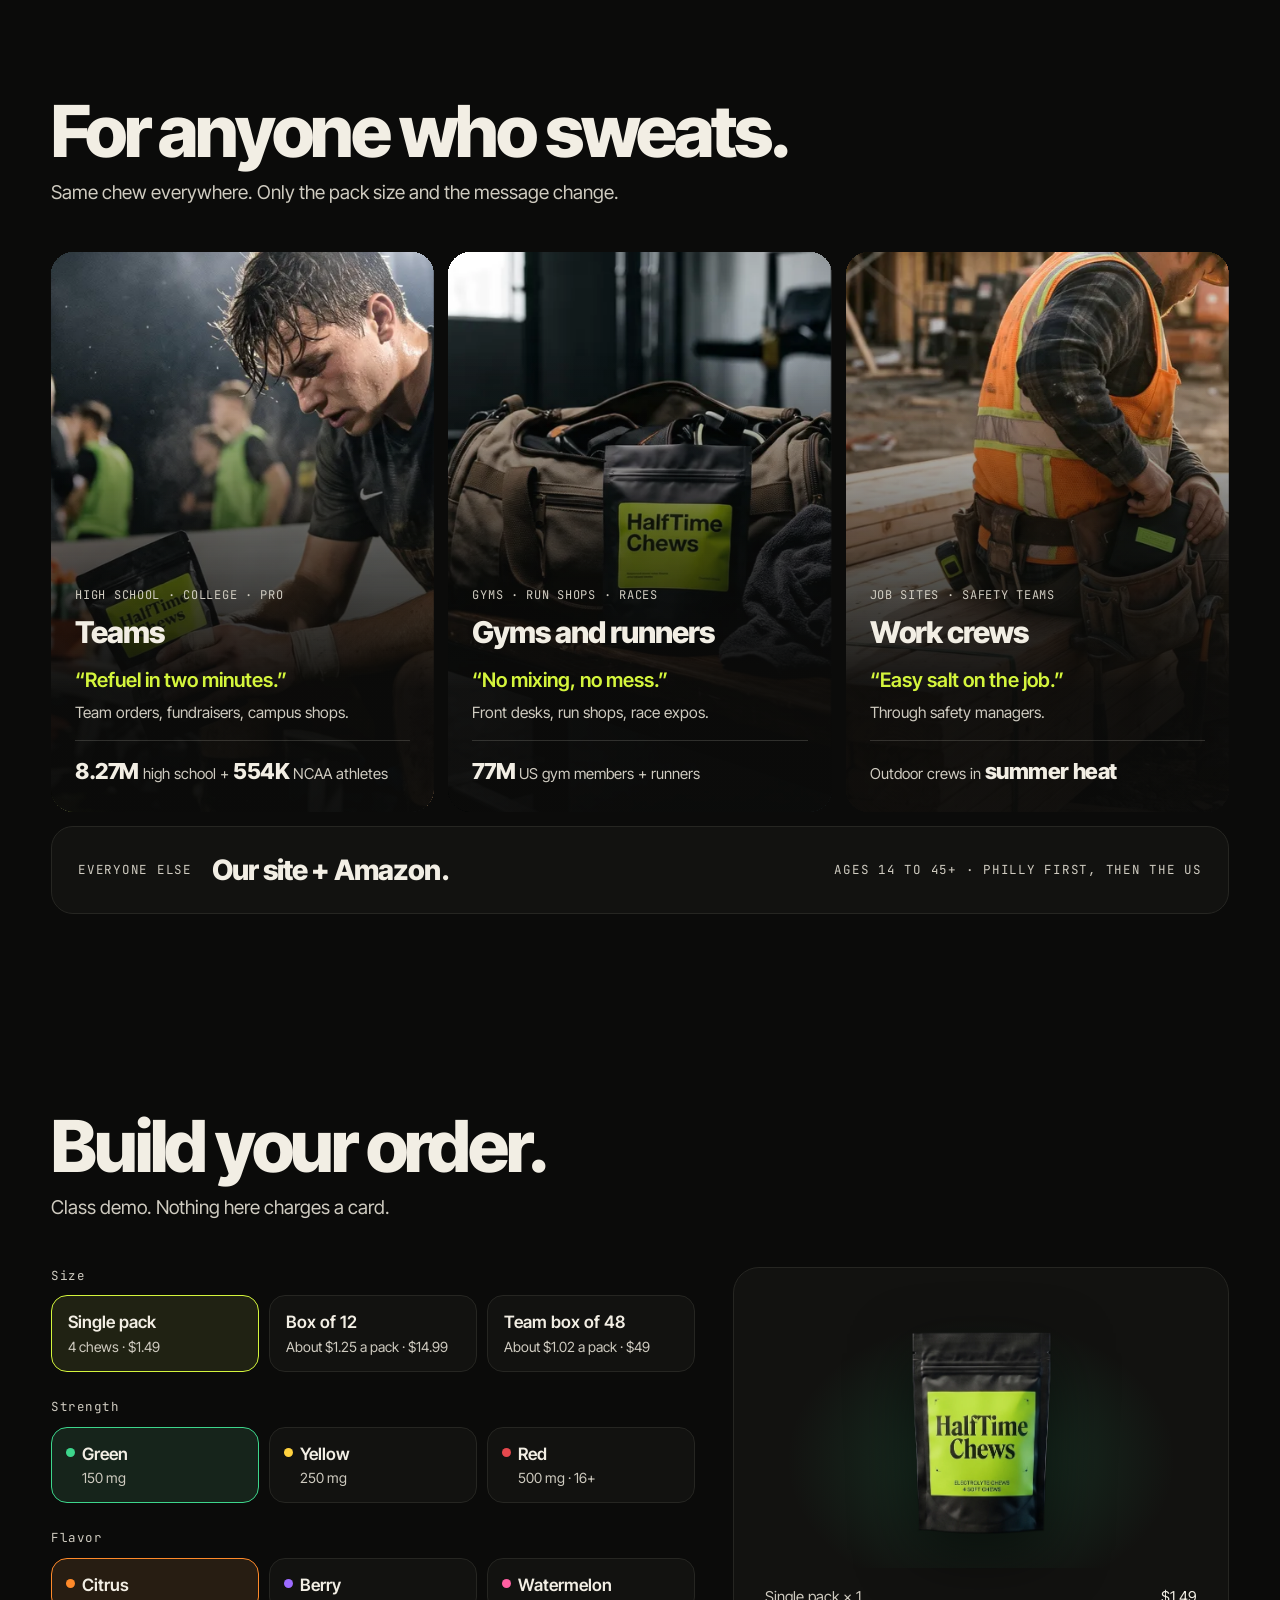
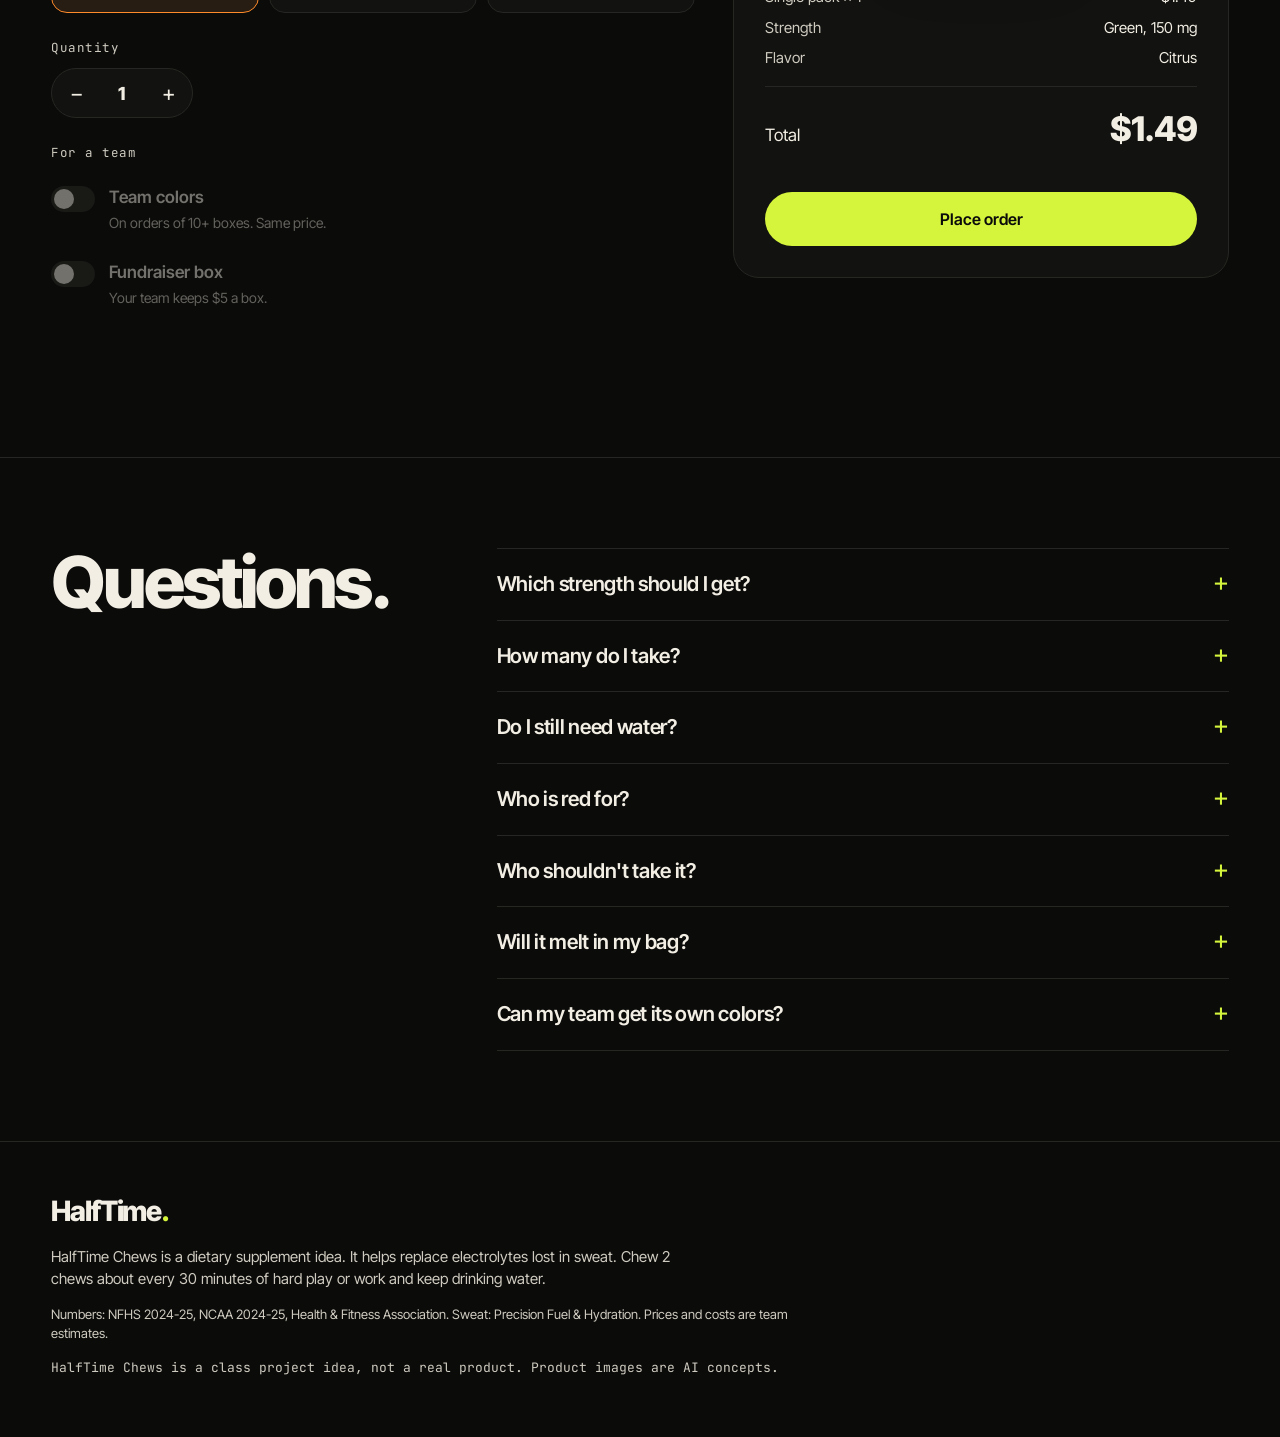
==== commit b0c5a03e: "brand: torn-chew logo (svg/png, mono, favicon) + site favicon Co-Authored-By: Claude Opus 5.5 <norep" ====
--- a/index.html
+++ b/index.html
@@ -12,6 +12,7 @@
 <link rel="preload" href="fonts/inter-tight-latin-800-normal.woff2" as="font" type="font/woff2" crossorigin>
 <link rel="preload" href="img/pack.webp" as="image">
 <link rel="preload" href="img/hero-field.webp" as="image">
+<link rel="icon" href="favicon.svg" type="image/svg+xml">
 <link rel="stylesheet" href="style.css">
 </head>
 <body>
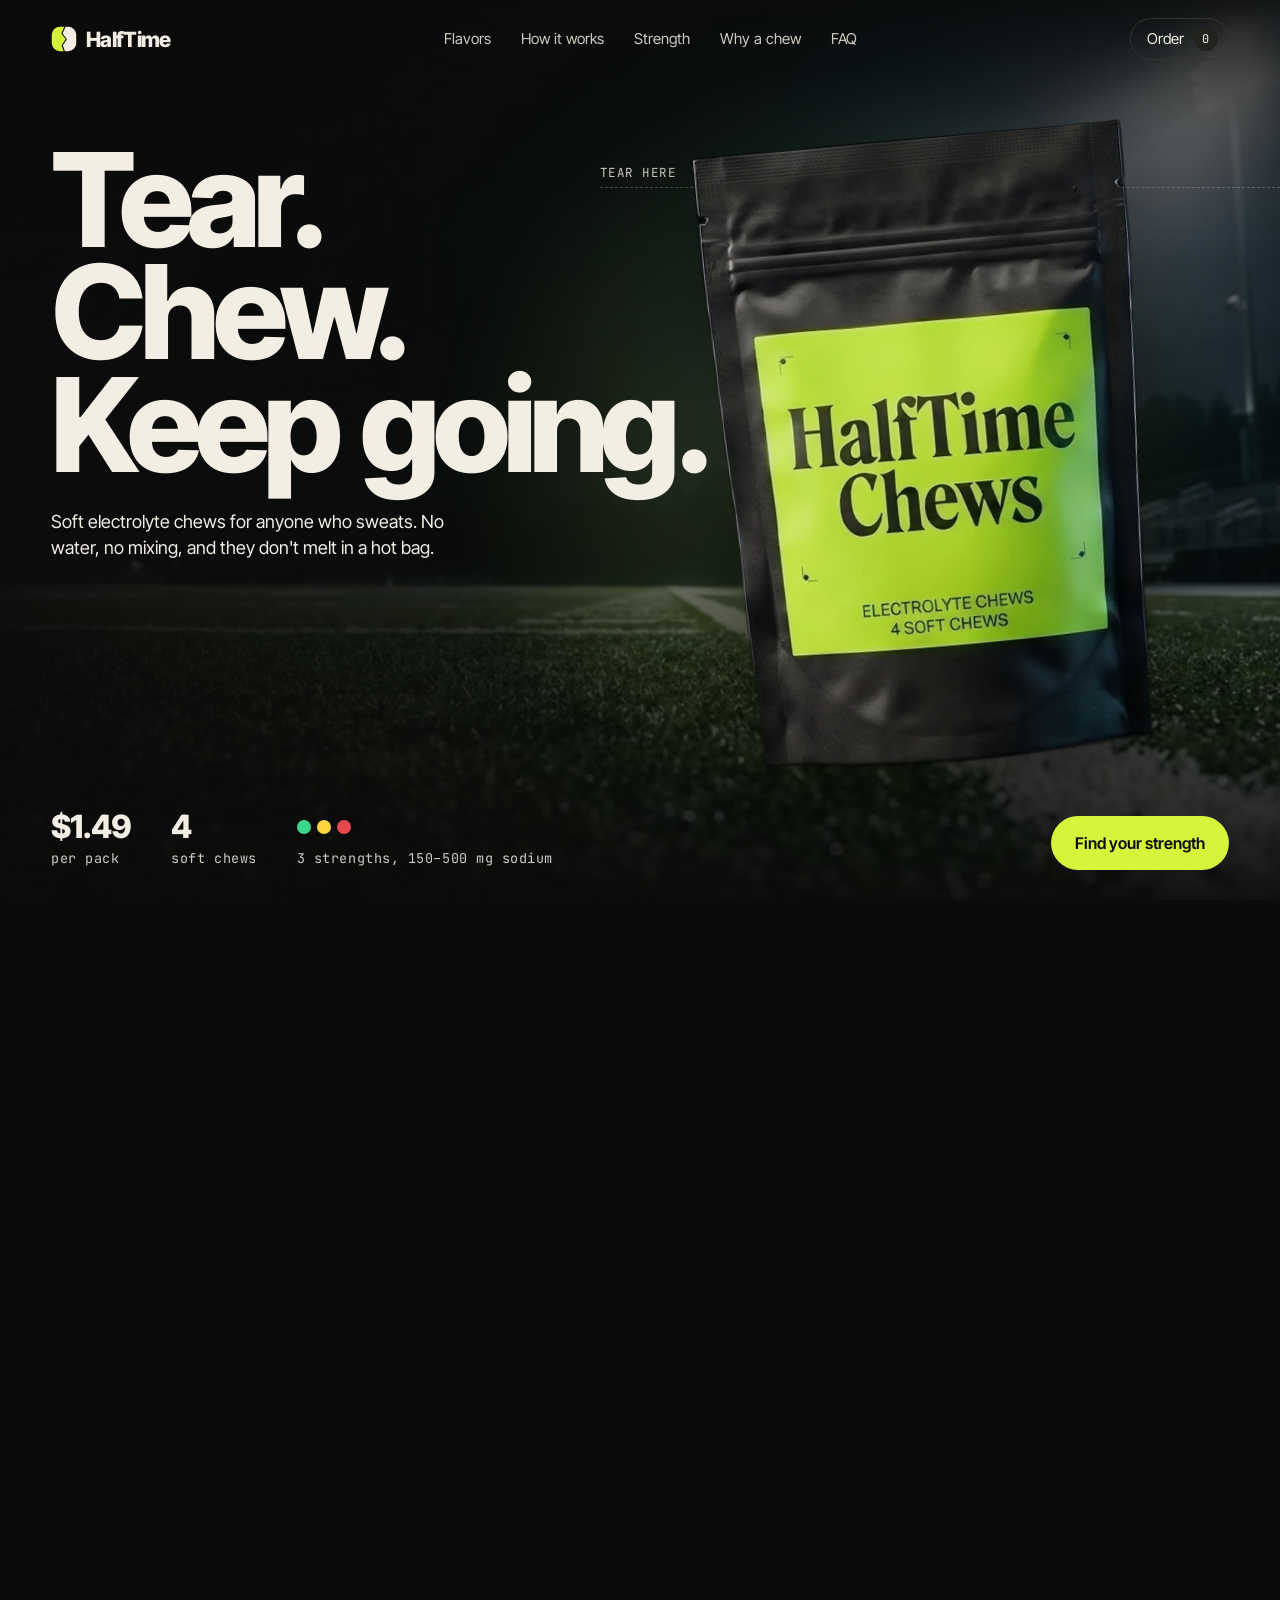
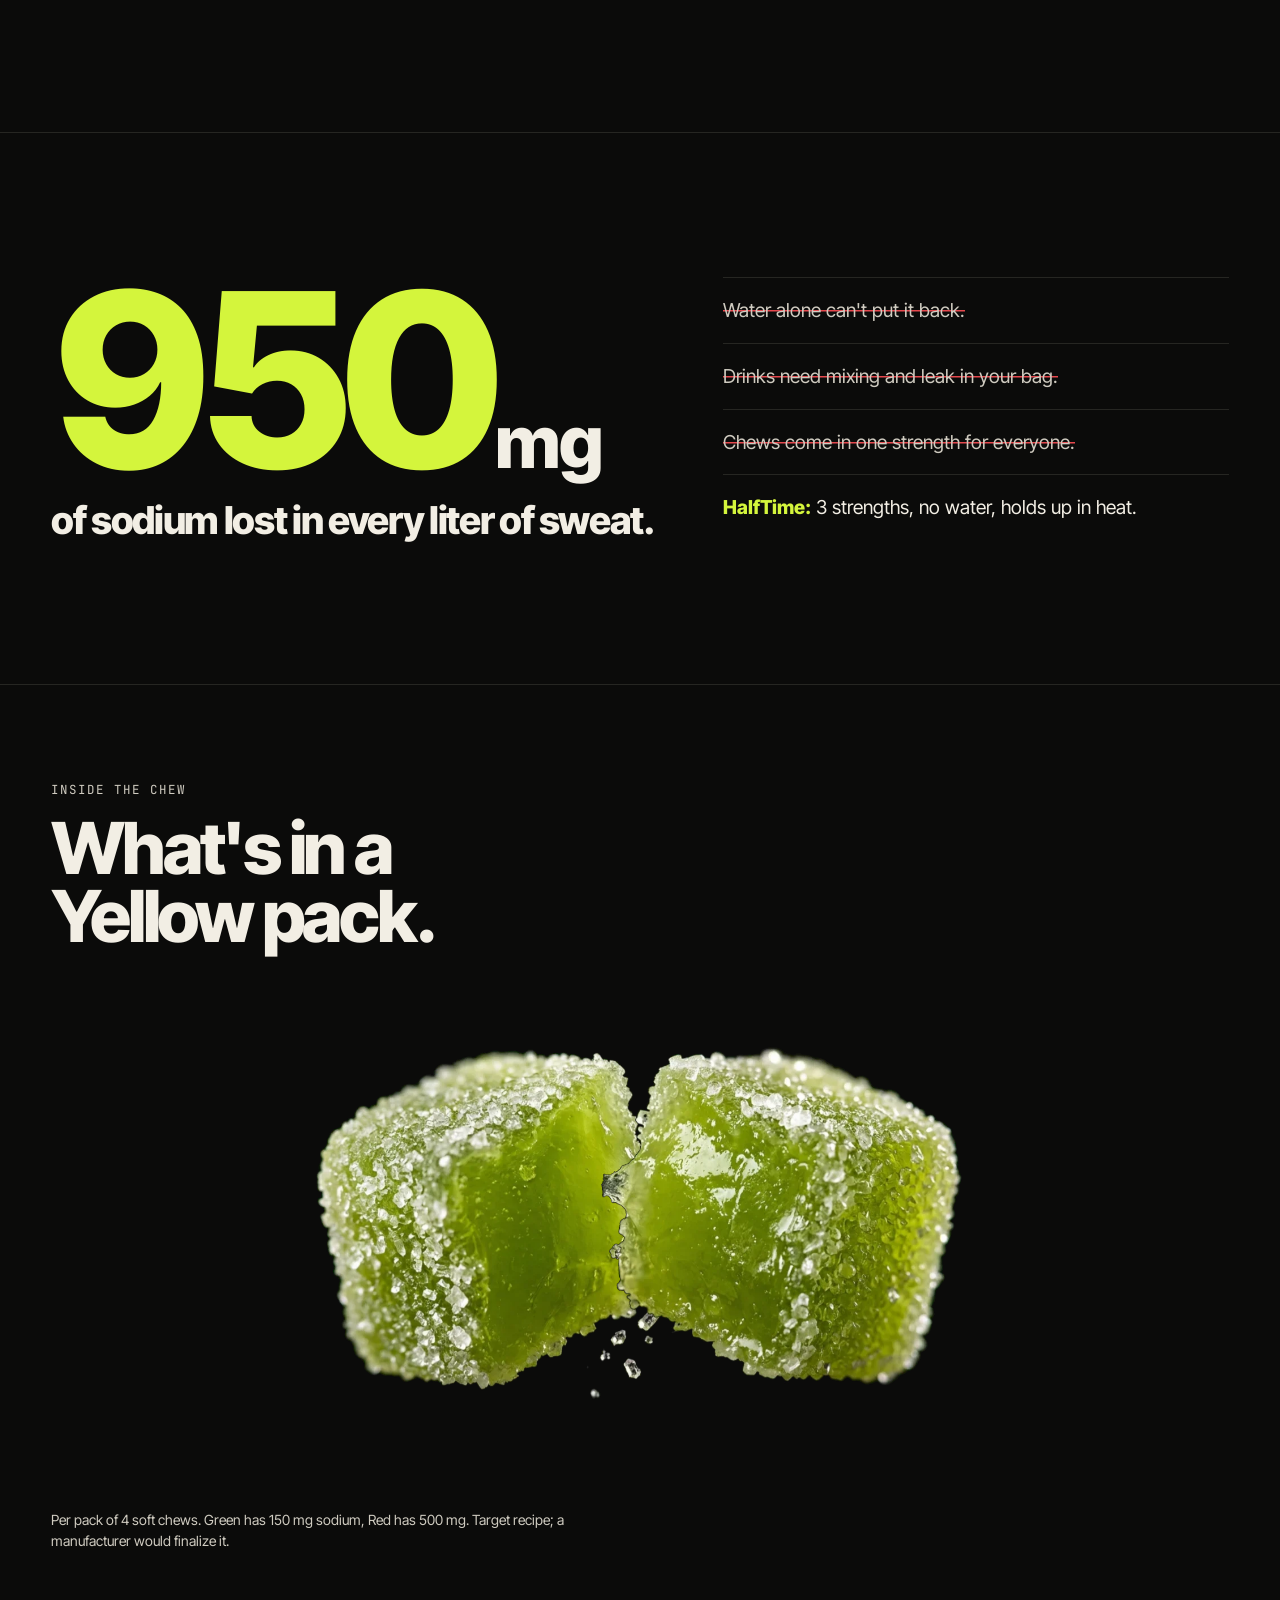
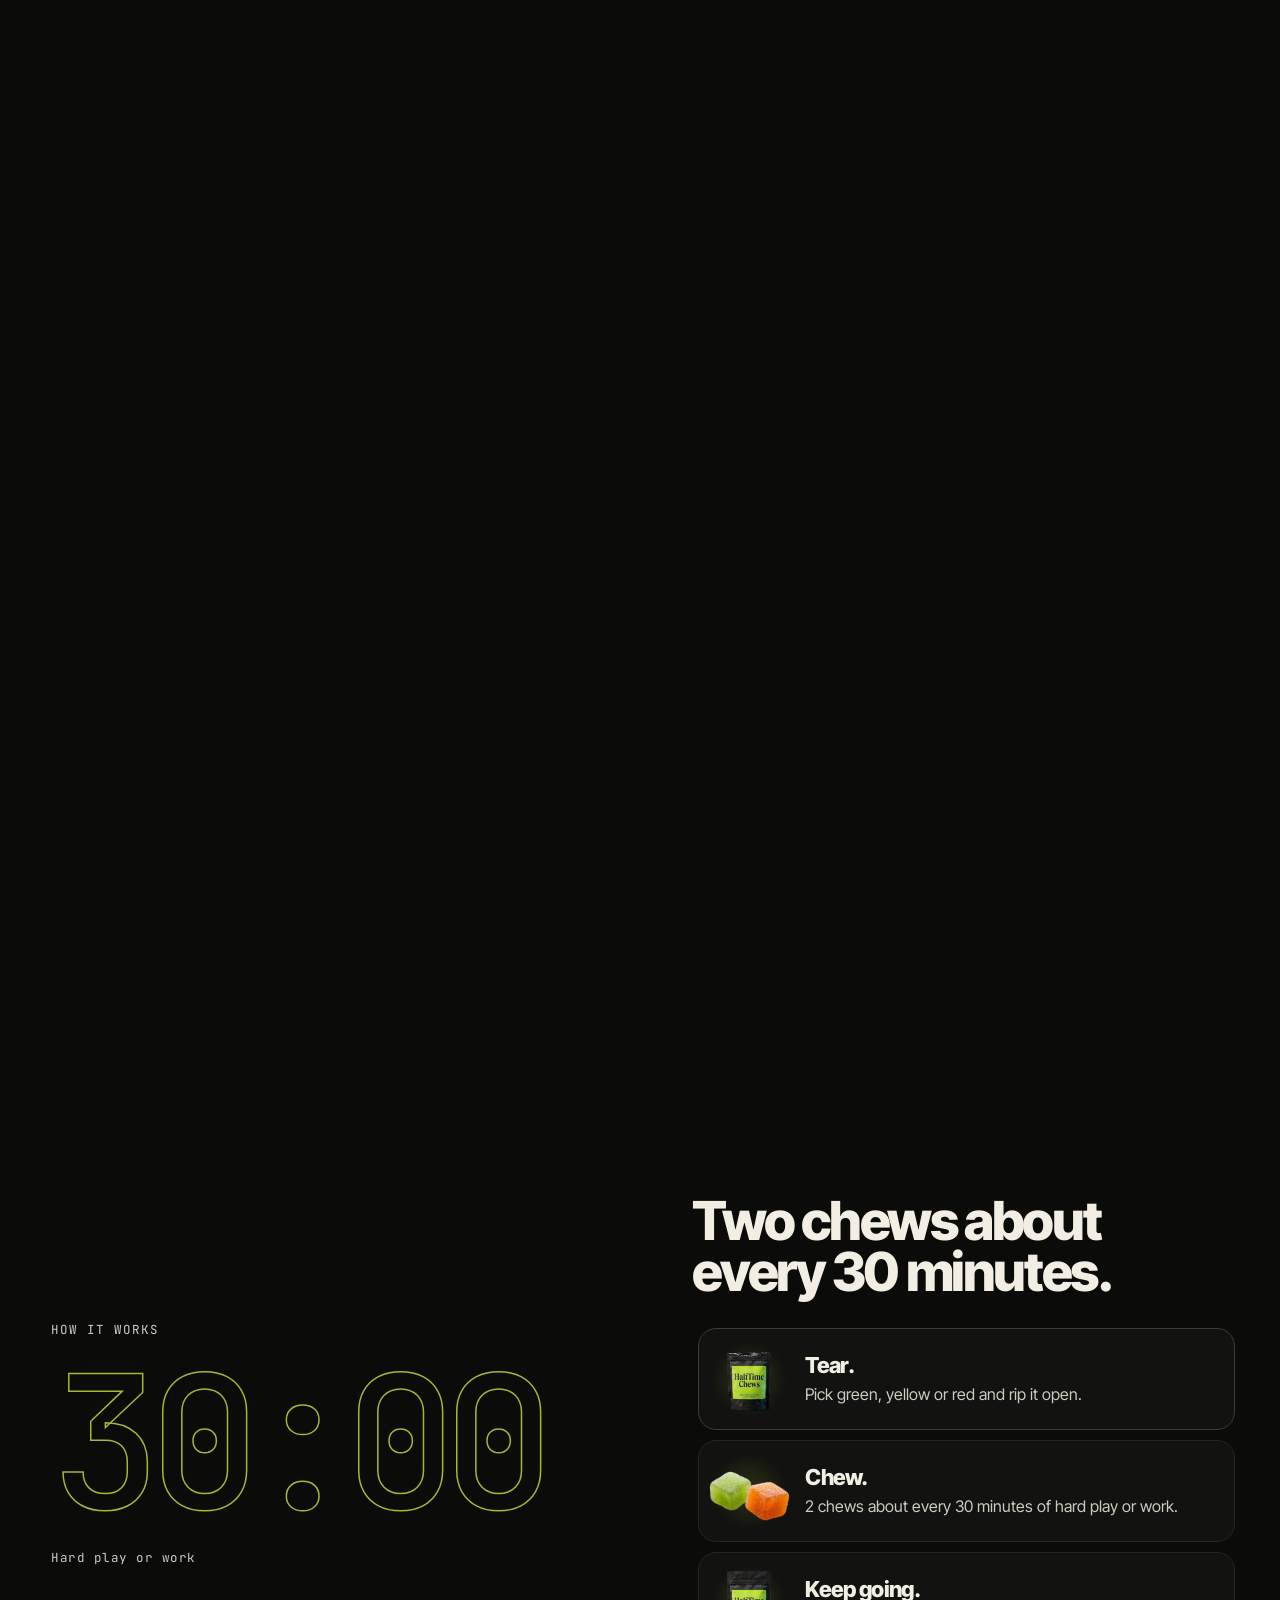
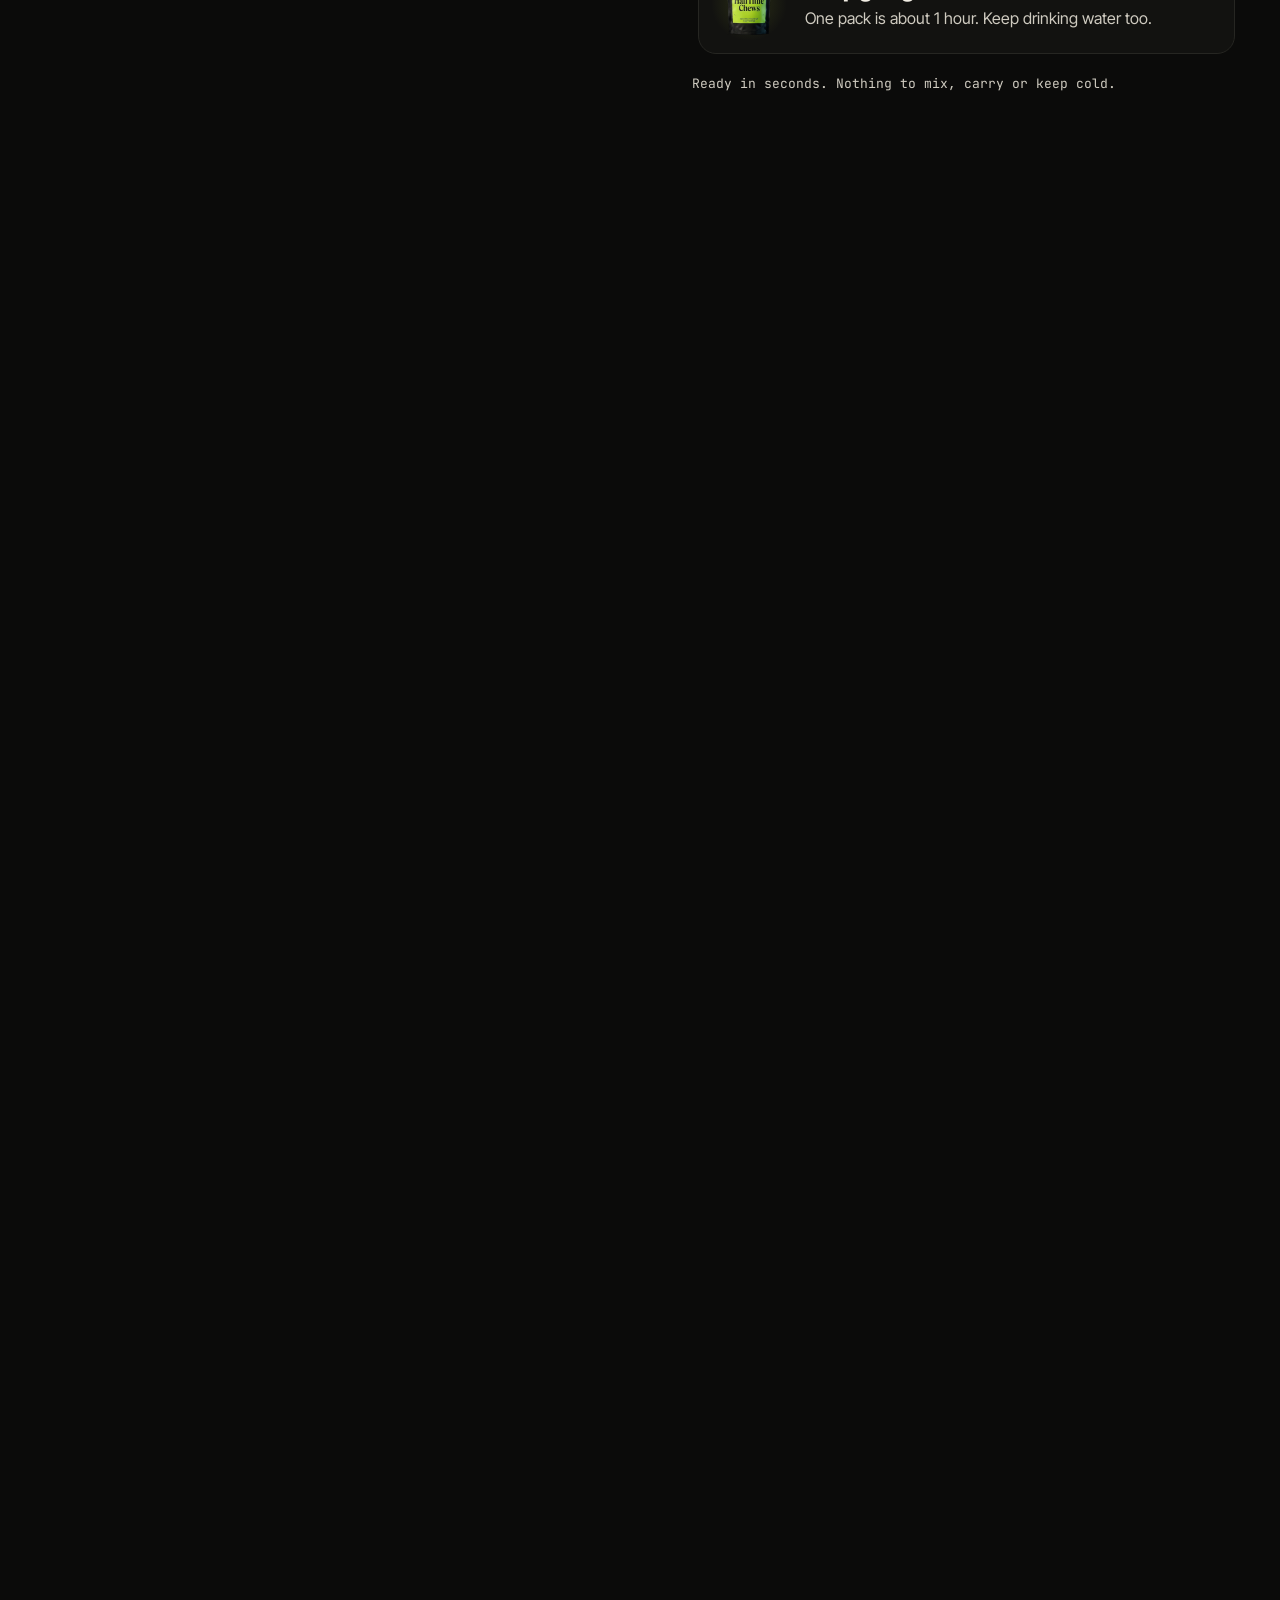
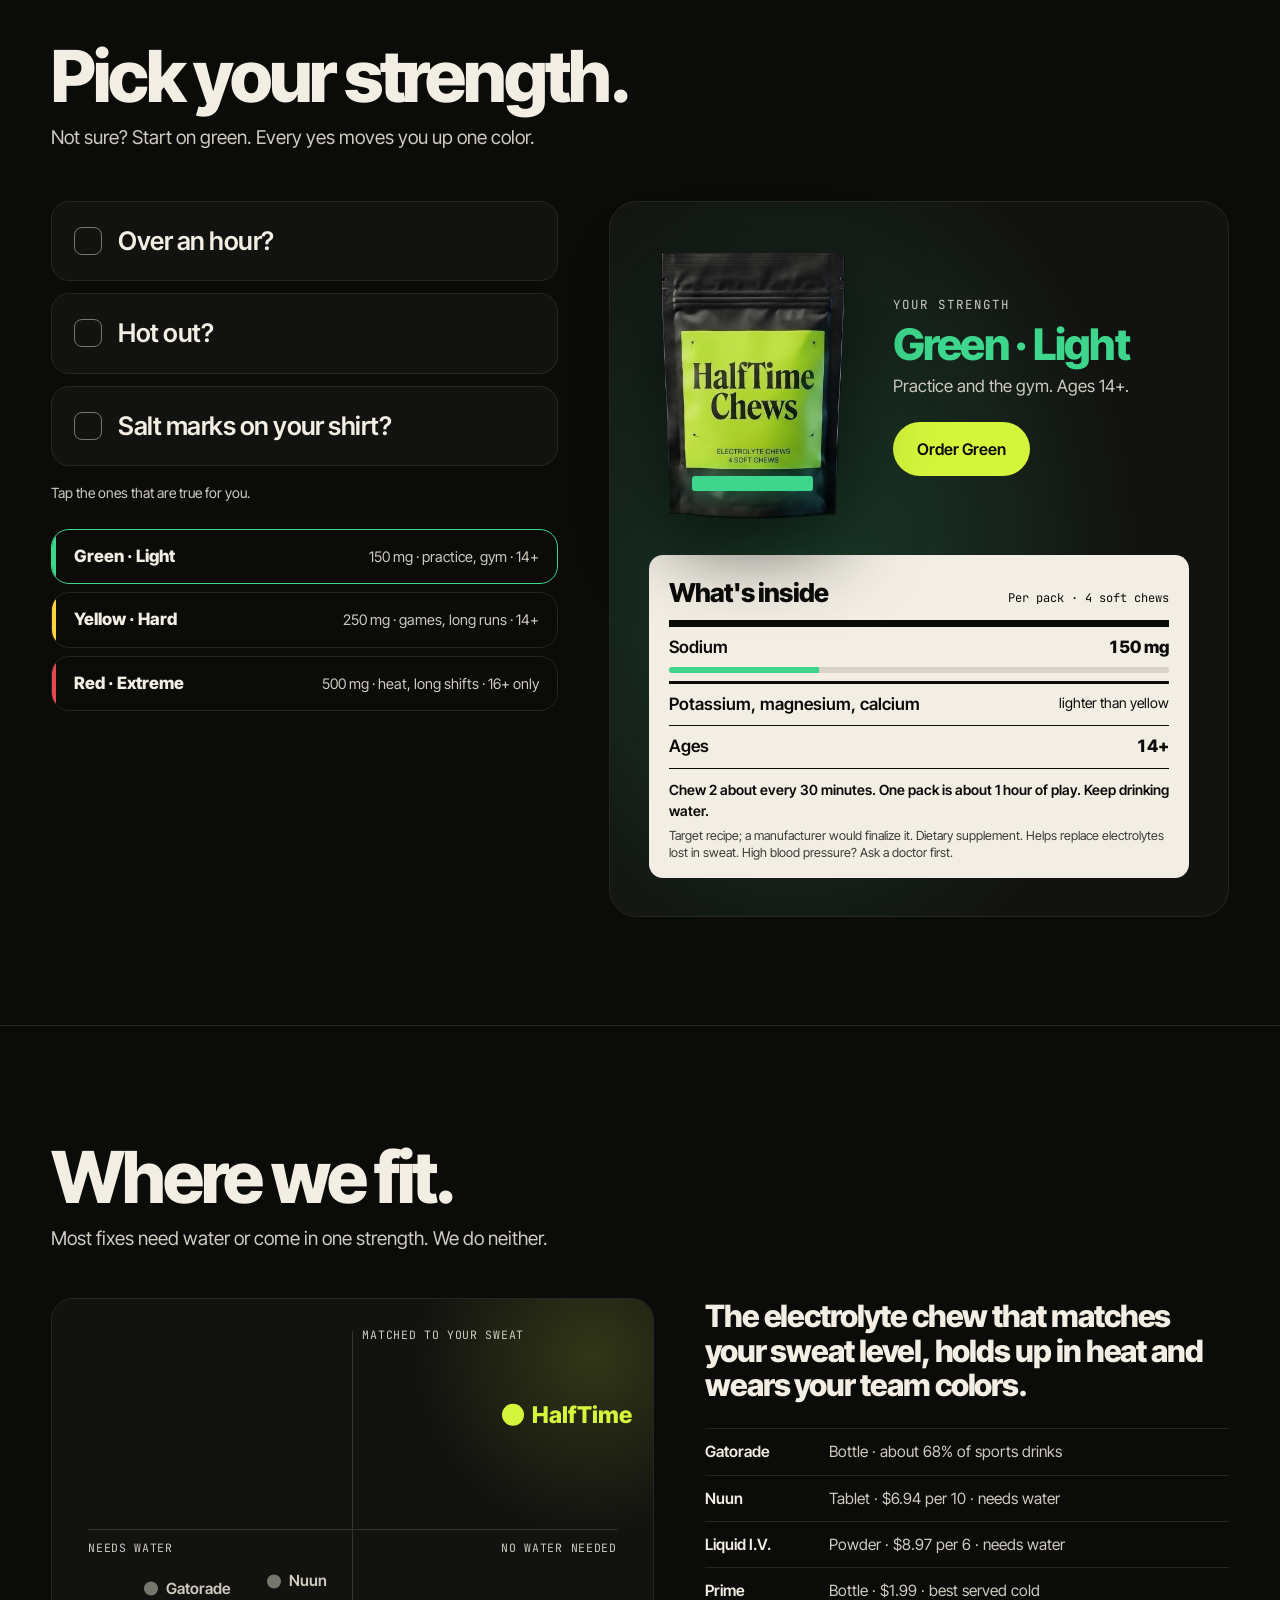
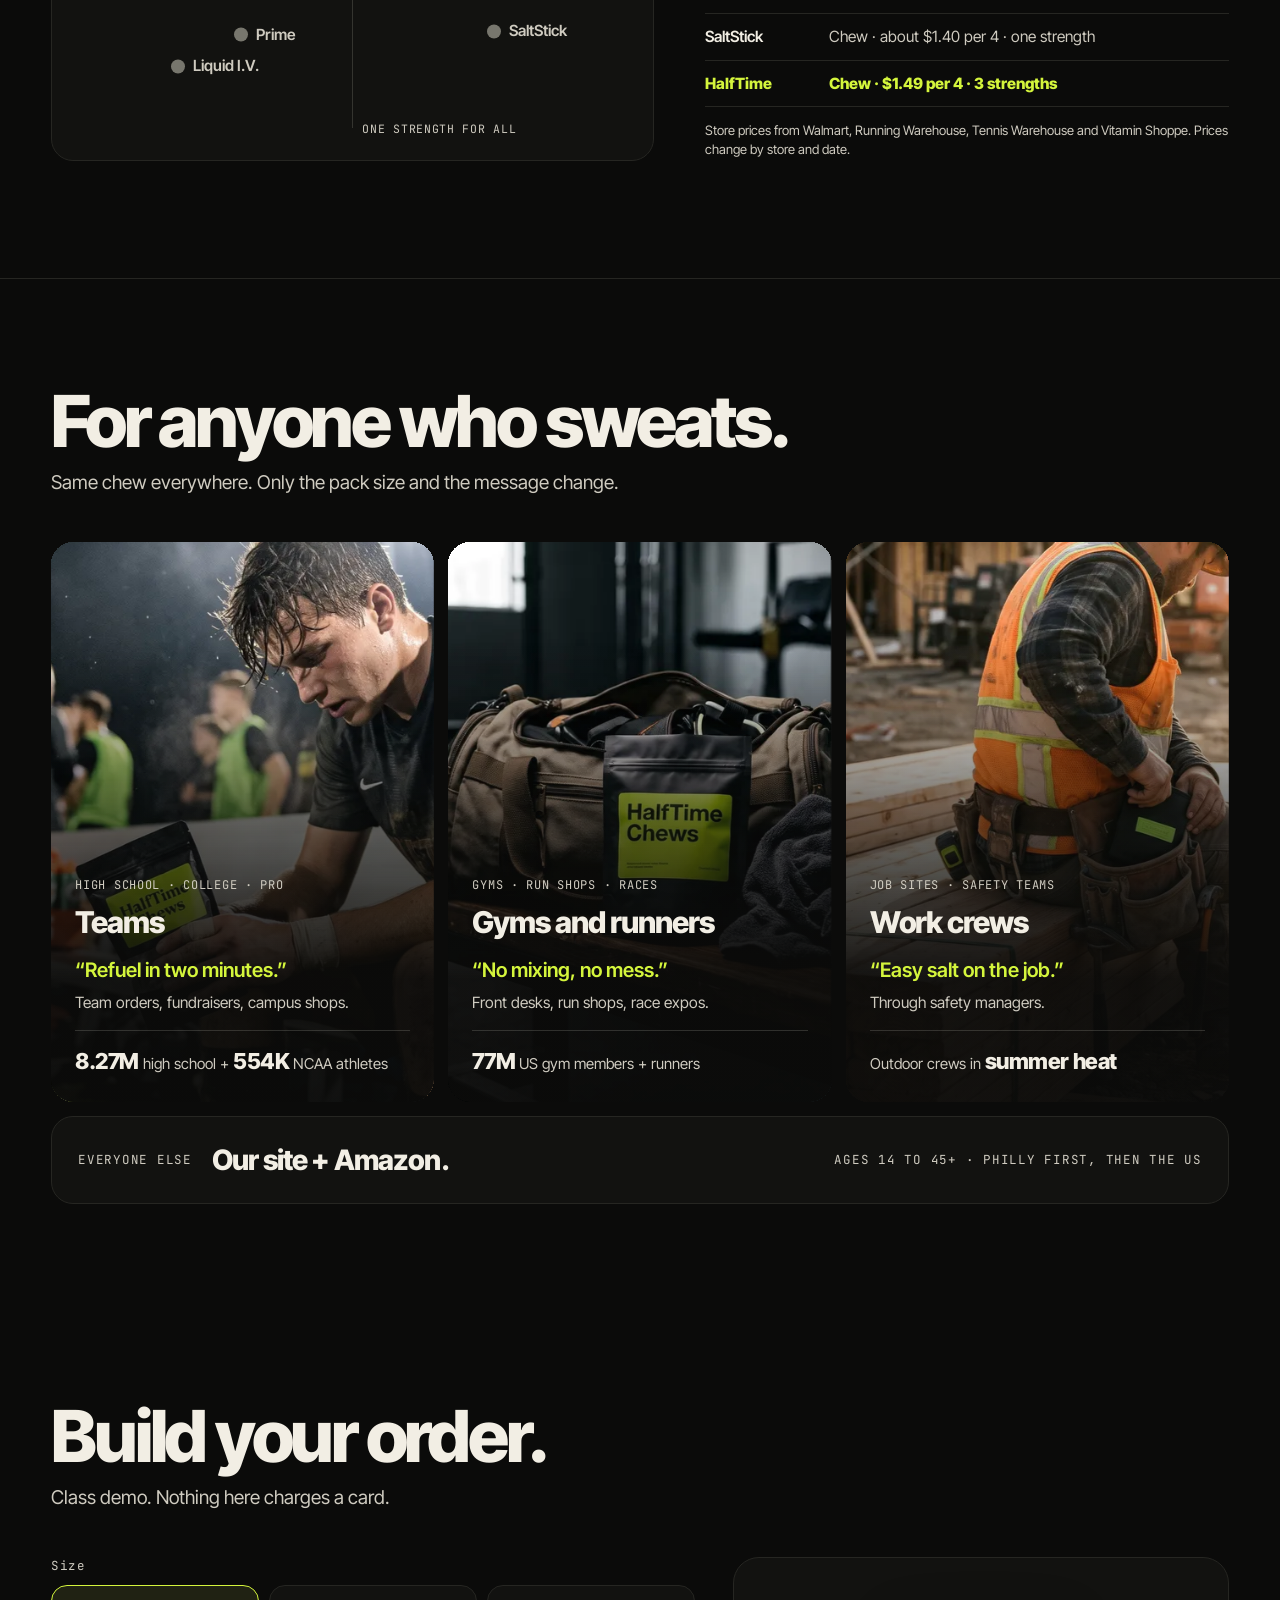
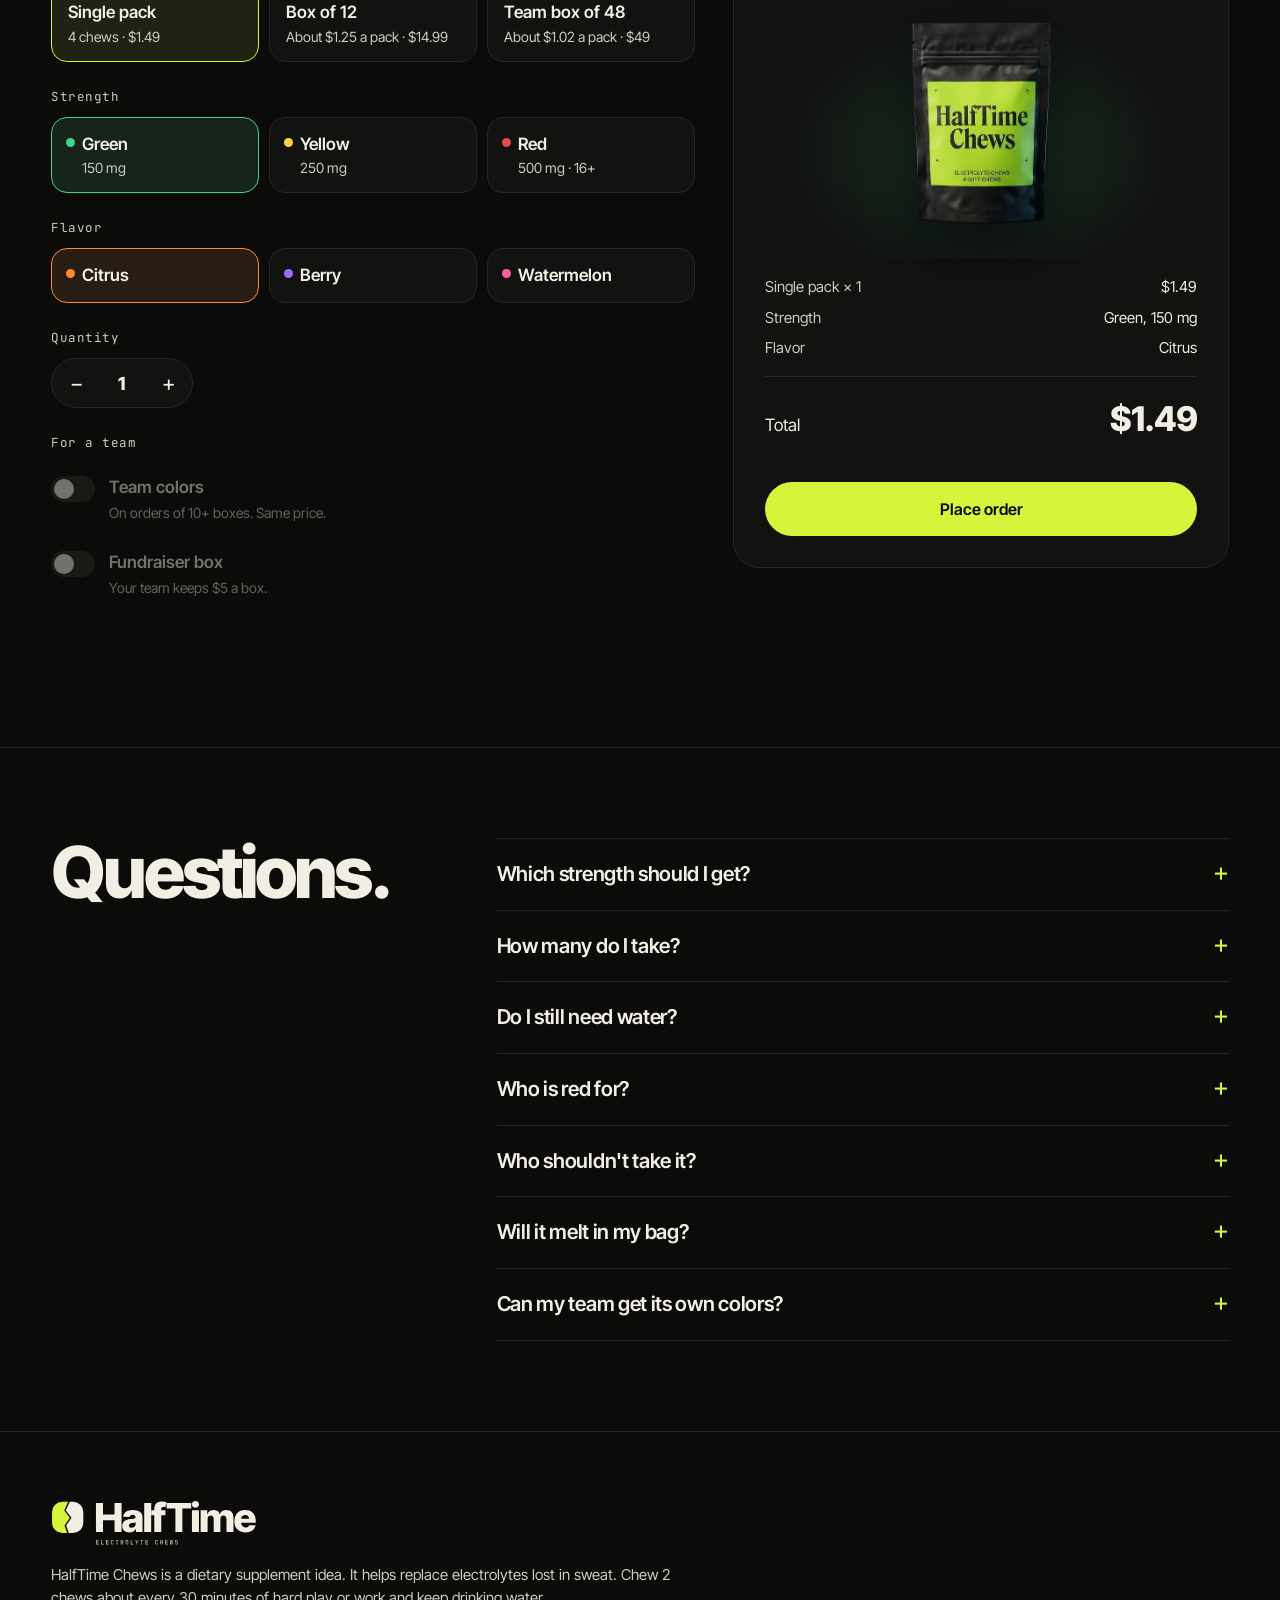
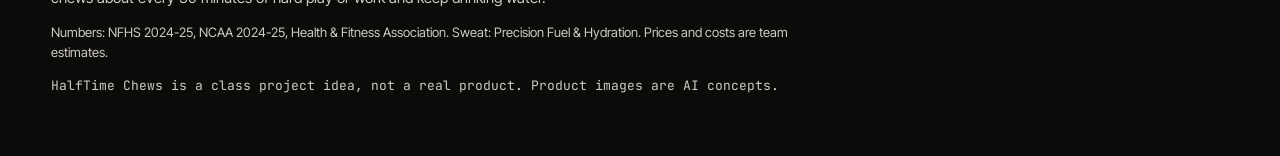
==== commit f0a0f3a4: "Logo in nav + footer; new Inside the chew scroll section Co-Authored-By: Claude Opus 5.5 <noreply@an" ====
--- a/index.html
+++ b/index.html
@@ -18,7 +18,7 @@
 <body>
 
 <nav class="nav" aria-label="Main">
-  <a class="wm" href="#top">HalfTime<b>.</b></a>
+  <a class="wm" href="#top" aria-label="HalfTime Chews, back to top"><svg class="wm-mark" viewBox="0 0 100 100" aria-hidden="true"><defs><clipPath id="wmk"><rect x="3" y="3" width="94" height="94" rx="31"/></clipPath></defs><g clip-path="url(#wmk)"><polygon points="0,0 52.6,0 39.6,29 56.6,51 40.6,74 49.6,100 0,100" fill="#D4F53C"/><polygon points="100,0 57.4,0 44.4,29 61.4,51 45.4,74 54.4,100 100,100" fill="#F2EEE4"/></g></svg><span>HalfTime</span></a>
   <ul>
     <li><a href="#flavors">Flavors</a></li>
     <li><a href="#how">How it works</a></li>
@@ -154,6 +154,29 @@
   </ul>
 </section>
 
+<!-- INSIDE THE CHEW: halves pull apart, numbers in the seam -->
+<section class="inside" id="inside" aria-labelledby="insH">
+  <div class="ins-in">
+    <div class="ins-head">
+      <p class="mono">Inside the chew</p>
+      <h2 id="insH">What's in a Yellow pack.</h2>
+    </div>
+    <div class="ins-stage" aria-hidden="true">
+      <div class="ins-glow"></div>
+      <img class="ins-h ins-l" src="img/inside-l.webp" alt="" width="1310" height="690" loading="lazy">
+      <img class="ins-h ins-r" src="img/inside-r.webp" alt="" width="1310" height="690" loading="lazy">
+    </div>
+    <dl class="ins-stack">
+      <div class="ins-row big"><dt>Sodium</dt><dd><span class="cnt" data-v="250">250</span> mg</dd></div>
+      <div class="ins-row"><dt>Potassium</dt><dd><span class="cnt" data-v="75">75</span> mg</dd></div>
+      <div class="ins-row"><dt>Magnesium</dt><dd><span class="cnt" data-v="12">12</span> mg</dd></div>
+      <div class="ins-row"><dt>Calcium</dt><dd><span class="cnt" data-v="20">20</span> mg</dd></div>
+      <div class="ins-row"><dt>Calories</dt><dd>~<span class="cnt" data-v="20">20</span></dd></div>
+    </dl>
+    <p class="ins-foot">Per pack of 4 soft chews. Green has 150 mg sodium, Red has 500 mg. Target recipe; a manufacturer would finalize it.</p>
+  </div>
+</section>
+
 <!-- HOW IT WORKS: the 30:00 clock + steps -->
 <section class="how" id="how">
   <div class="how-in">
@@ -377,7 +400,7 @@
 </main>
 
 <footer class="foot">
-  <div class="foot-wm">HalfTime<b>.</b></div>
+  <img class="foot-logo" src="brand/logo-on-dark.svg" alt="HalfTime Electrolyte Chews" width="1096" height="350" loading="lazy">
   <p class="foot-claim">HalfTime Chews is a dietary supplement idea. It helps replace electrolytes lost in sweat. Chew 2 chews about every 30 minutes of hard play or work and keep drinking water.</p>
   <p class="foot-src">Numbers: NFHS 2024-25, NCAA 2024-25, Health &amp; Fitness Association. Sweat: Precision Fuel &amp; Hydration. Prices and costs are team estimates.</p>
   <p class="foot-note">HalfTime Chews is a class project idea, not a real product. Product images are AI concepts.</p>
--- a/style.css
+++ b/style.css
@@ -29,7 +29,10 @@
 /* NAV */
 .nav{position:fixed;top:0;left:0;right:0;z-index:50;display:flex;align-items:center;justify-content:space-between;padding:18px var(--pad);transition:background .3s ease}
 .nav.solid{background:rgba(11,11,10,.82);backdrop-filter:blur(12px);-webkit-backdrop-filter:blur(12px)}
-.wm{font-weight:800;font-size:21px;letter-spacing:-.035em;text-decoration:none}
+.wm{font-weight:800;font-size:21px;letter-spacing:-.035em;text-decoration:none;display:flex;align-items:center;gap:9px;line-height:1}
+.wm-mark{width:26px;height:26px;flex:none;transition:transform .35s cubic-bezier(.3,1.6,.5,1)}
+.wm:hover .wm-mark{transform:rotate(-8deg) scale(1.06)}
+.foot-logo{width:220px;height:auto;margin-left:-8px}
 .wm b,.foot-wm b{color:var(--lime)}
 .nav ul{display:flex;gap:30px;list-style:none;font-size:15px}
 .nav ul a{text-decoration:none;color:var(--soft)}
@@ -454,3 +457,30 @@
 .hero-copy h1 span{word-spacing:.06em}
 .fact span{font-size:13.5px;color:var(--soft)}
 @media (max-width:819px){.tear-line span{display:none}}
+
+/* ---------- INSIDE THE CHEW ---------- */
+.inside{position:relative;height:210vh;border-top:1px solid var(--line)}
+.ins-in{position:sticky;top:0;height:100svh;overflow:hidden;display:grid;grid-template-rows:auto 1fr auto;padding:96px var(--pad) 34px}
+.ins-head{position:relative;z-index:3}
+.ins-head h2{font-size:var(--h2);line-height:.95;letter-spacing:-.045em;margin-top:14px;max-width:11ch}
+.ins-stage{position:absolute;left:50%;top:60%;width:min(58vw,920px);aspect-ratio:1310/690;margin-left:calc(min(58vw,920px)/-2);transform:translateY(-50%);z-index:1}
+.ins-h{position:absolute;inset:0;width:100%;height:100%;will-change:transform}
+.ins-glow{position:absolute;left:27%;top:-10%;width:46%;height:120%;border-radius:50%;background:radial-gradient(closest-side,rgba(212,245,60,.34),rgba(212,245,60,.10) 55%,rgba(212,245,60,0));opacity:0}
+.ins-stack{position:absolute;left:50%;top:60%;width:min(300px,30vw);transform:translate(-50%,-50%);z-index:2;display:grid;gap:2px}
+.ins-row{display:flex;justify-content:space-between;align-items:baseline;gap:16px;padding:9px 0;border-bottom:1px solid rgba(242,238,228,.16)}
+.ins-row dt{font-family:JB,monospace;font-size:13px;letter-spacing:.06em;text-transform:uppercase;color:var(--soft)}
+.ins-row dd{font-weight:800;font-size:clamp(20px,1.8vw,26px);letter-spacing:-.03em;font-variant-numeric:tabular-nums}
+.ins-row.big dd{font-size:clamp(34px,3.4vw,52px);color:var(--y)}
+.ins-row.big{border-bottom-color:rgba(255,210,63,.45)}
+.ins-foot{grid-row:3;position:relative;z-index:3;color:var(--soft);font-size:14px;max-width:520px}
+@media (max-width:720px){
+  .inside{height:190vh}
+  .ins-in{padding:86px var(--pad) 26px;grid-template-rows:auto auto 1fr auto}
+  .ins-stage{position:relative;left:auto;top:auto;width:108vw;margin:18px 0 0 calc(50% - 54vw);transform:none}
+  .ins-stack{position:relative;left:auto;top:auto;width:100%;transform:none;margin-top:6px;align-self:start}
+  .ins-row{padding:7px 0}
+  .ins-foot{grid-row:4;margin-top:10px}
+}
+.rm .ins-l{transform:translateX(-14vw) rotate(-6deg)}
+.rm .ins-r{transform:translateX(14vw) rotate(6deg)}
+.rm .ins-glow{opacity:1}
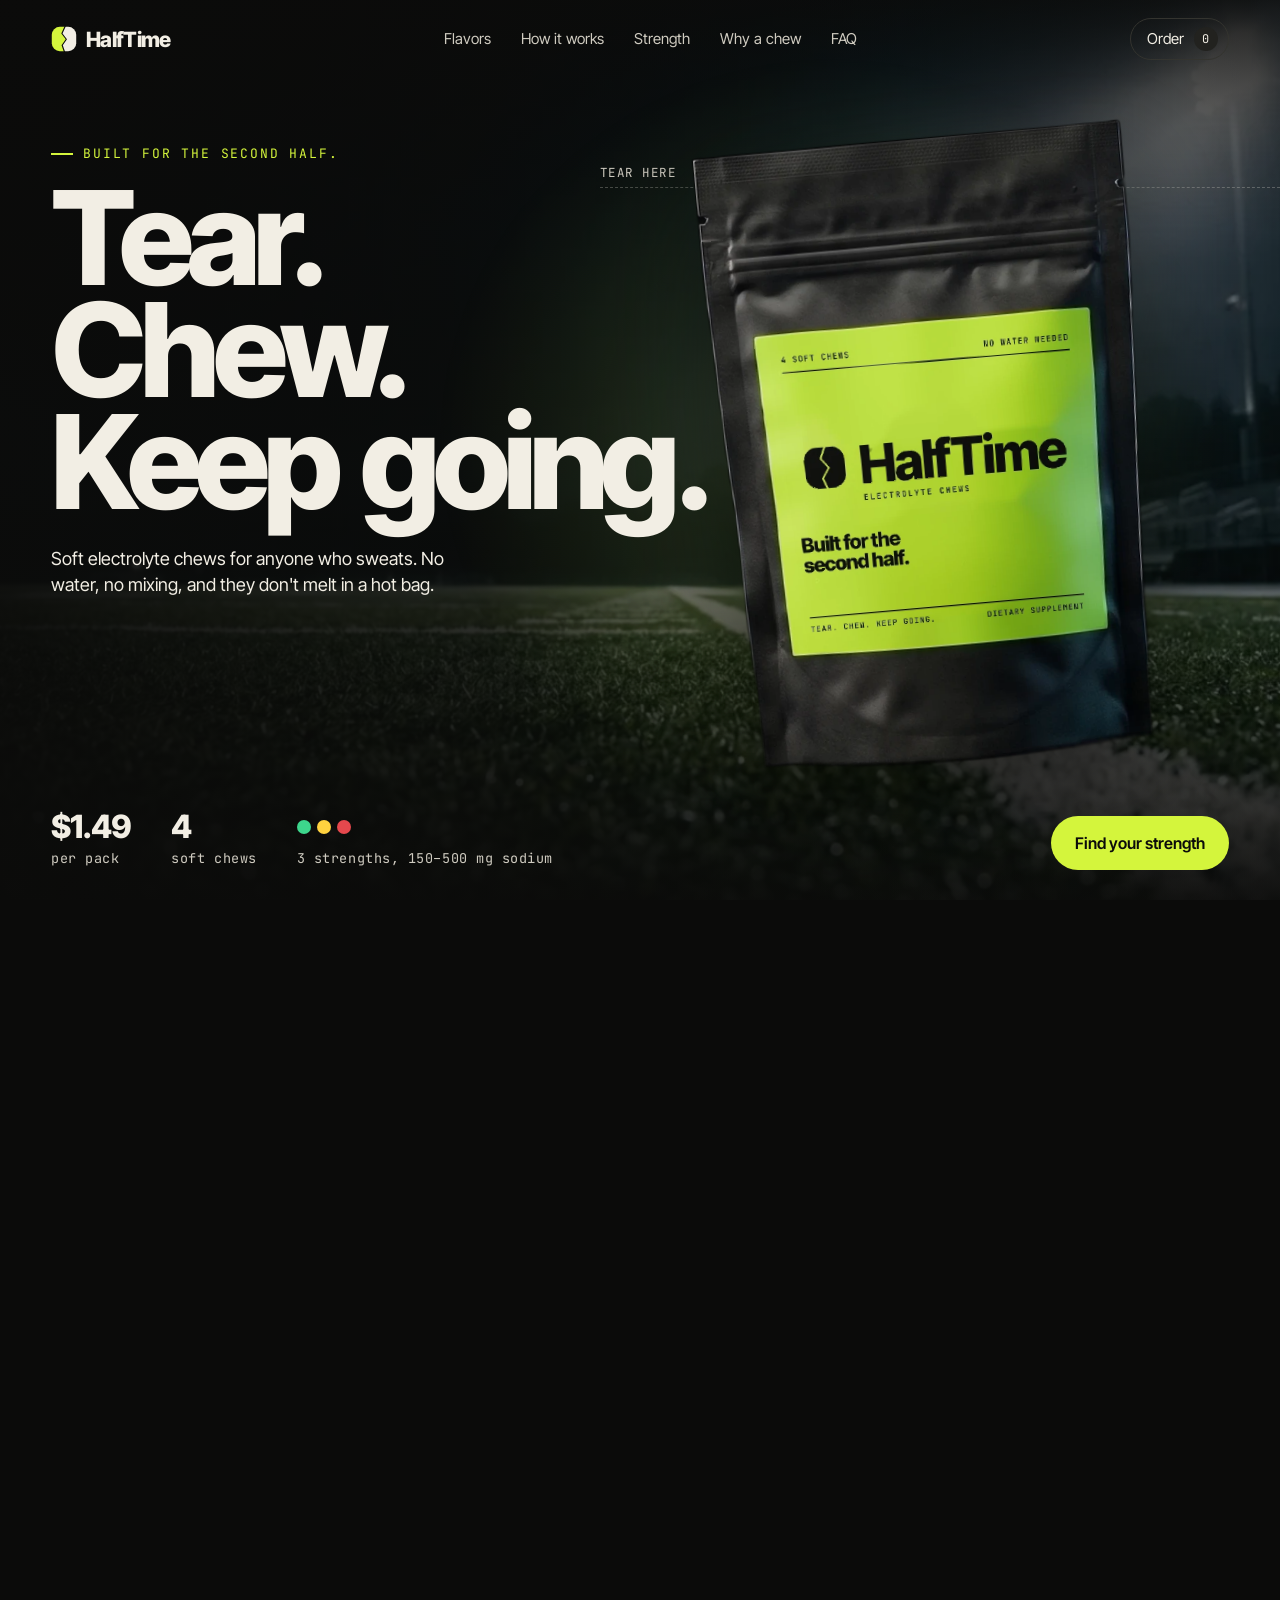
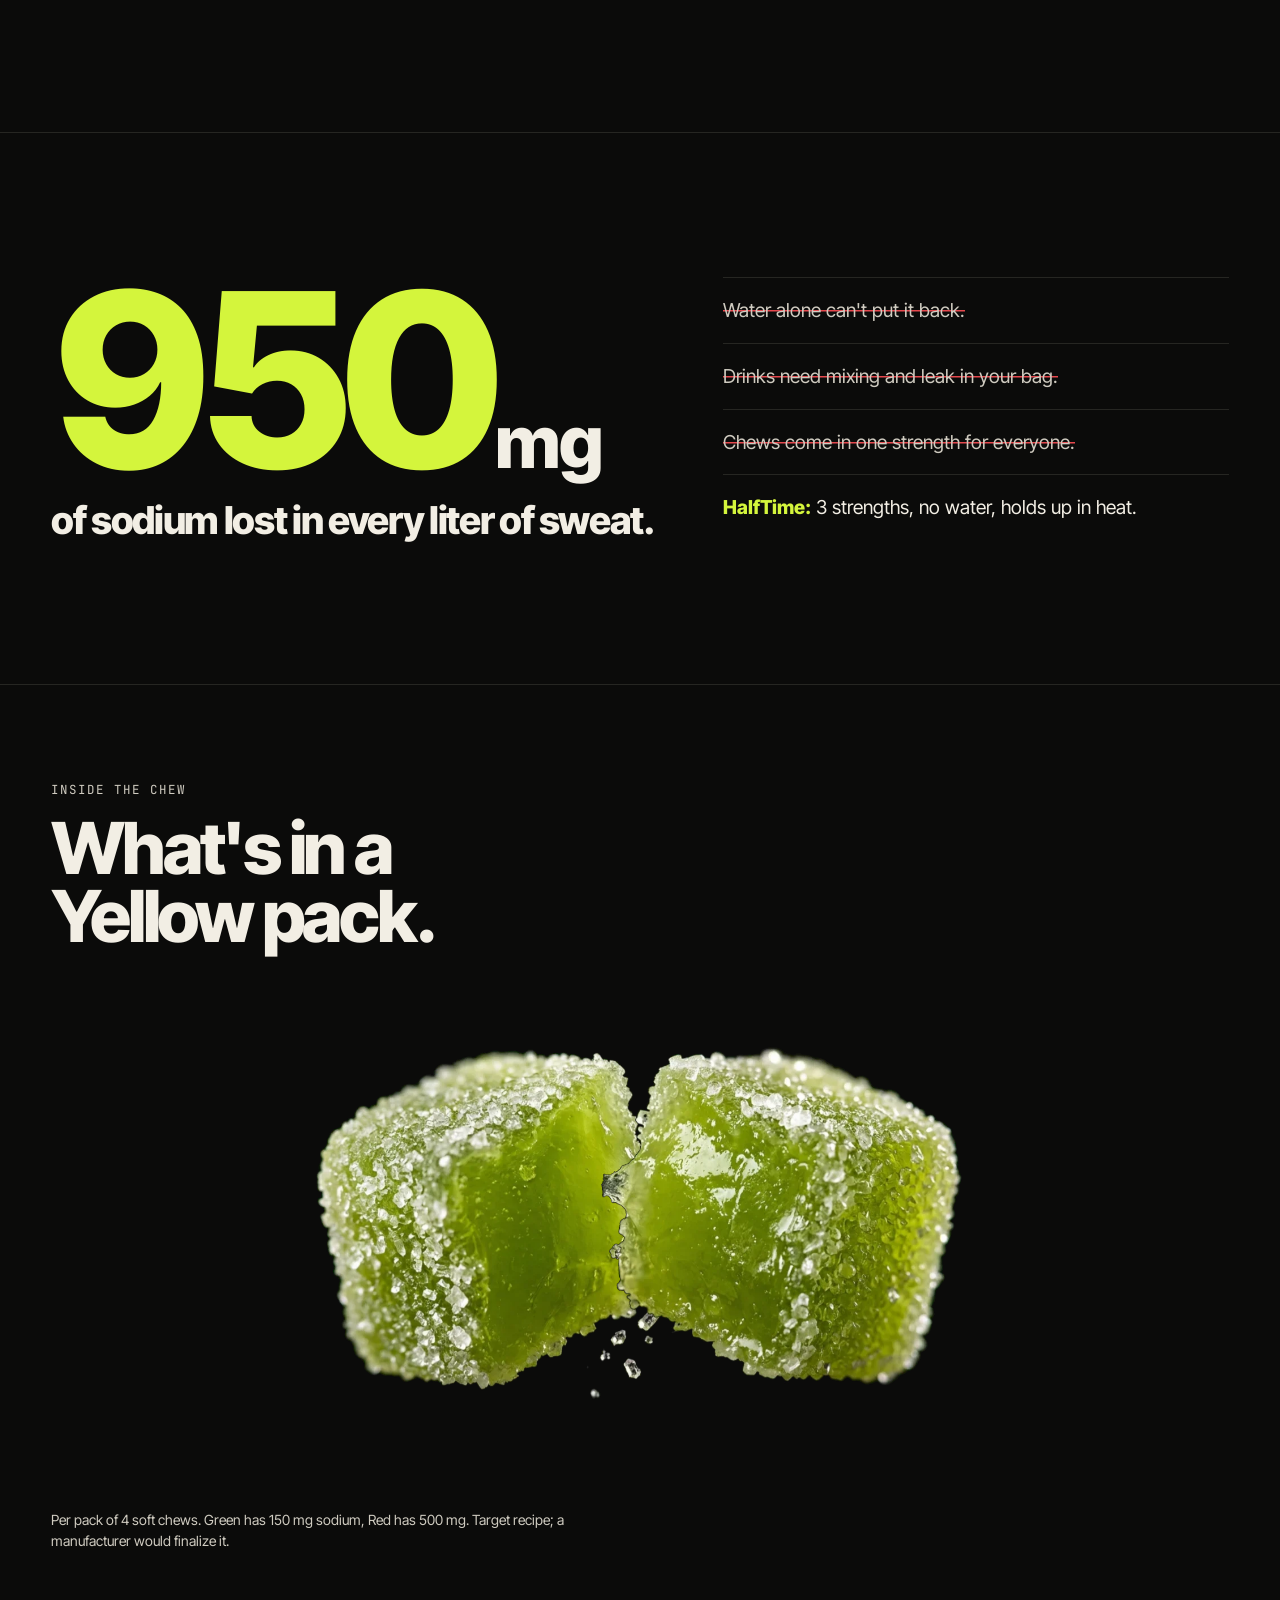
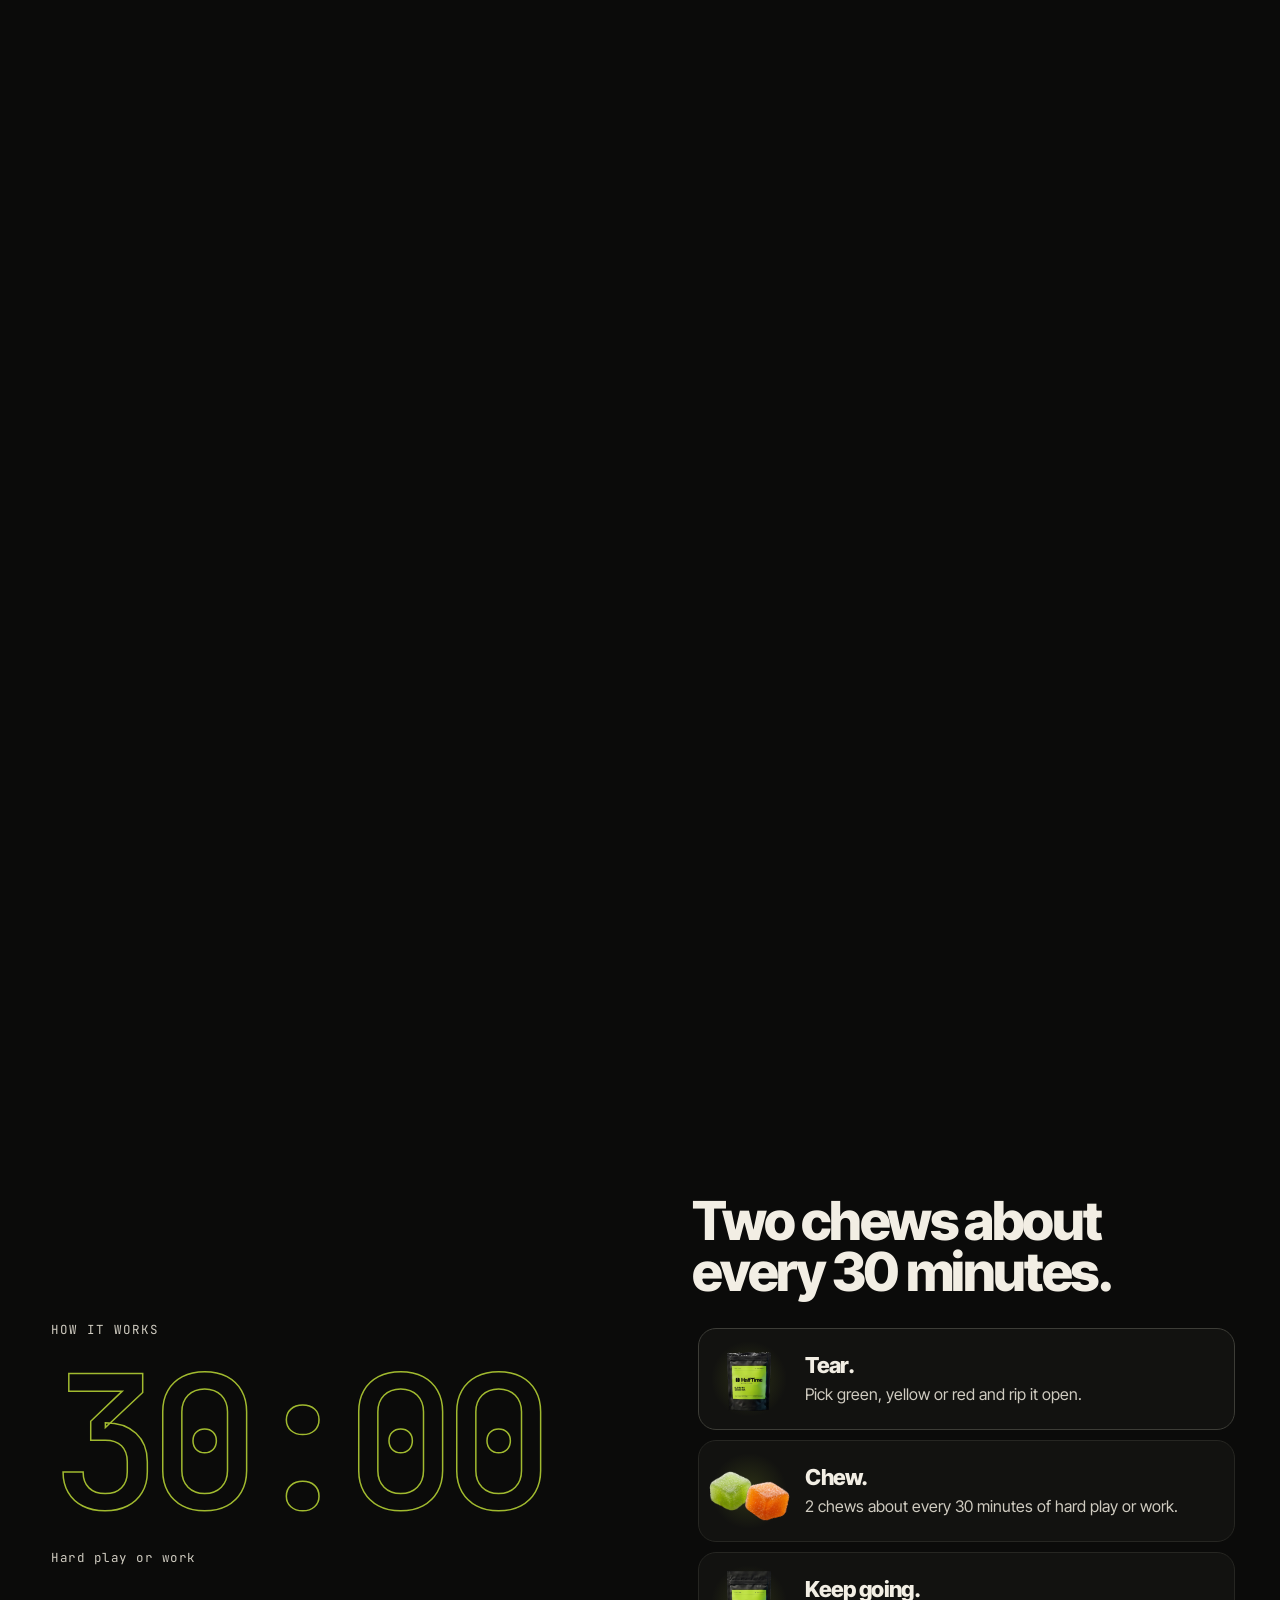
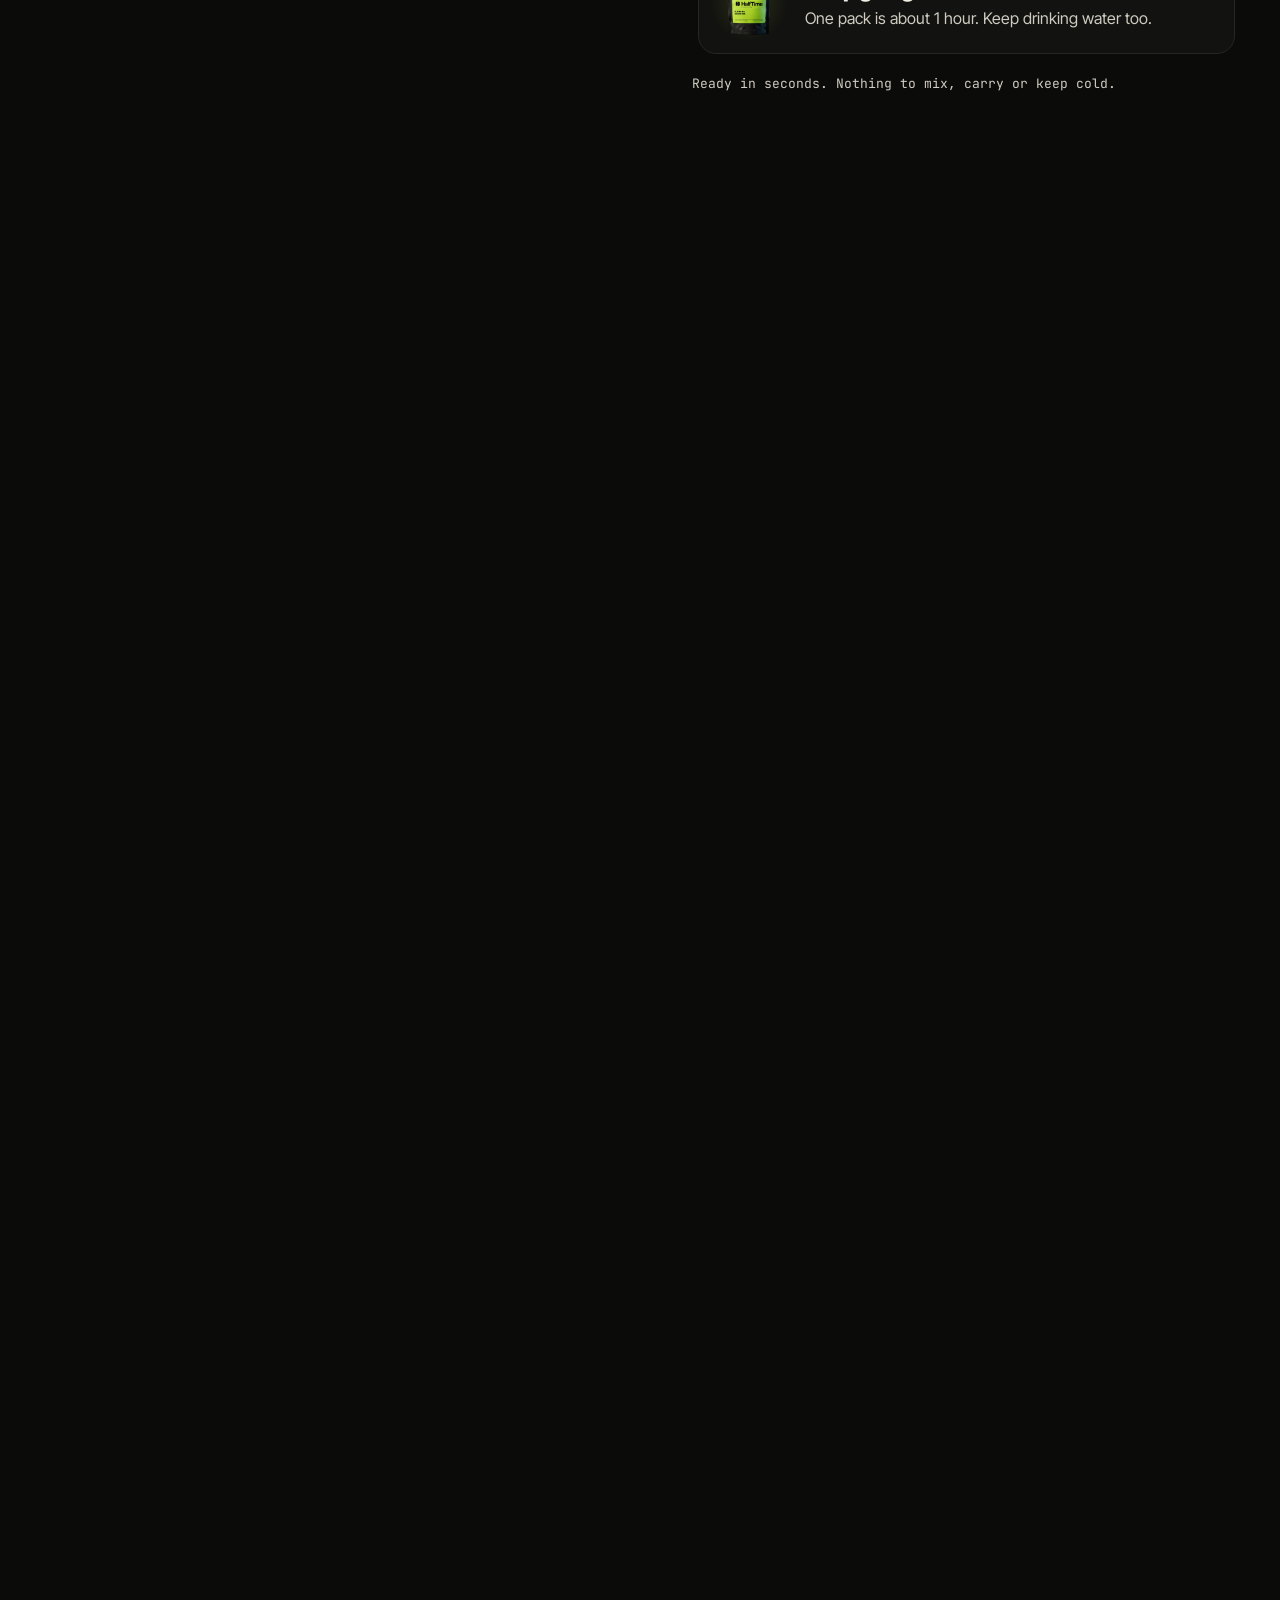
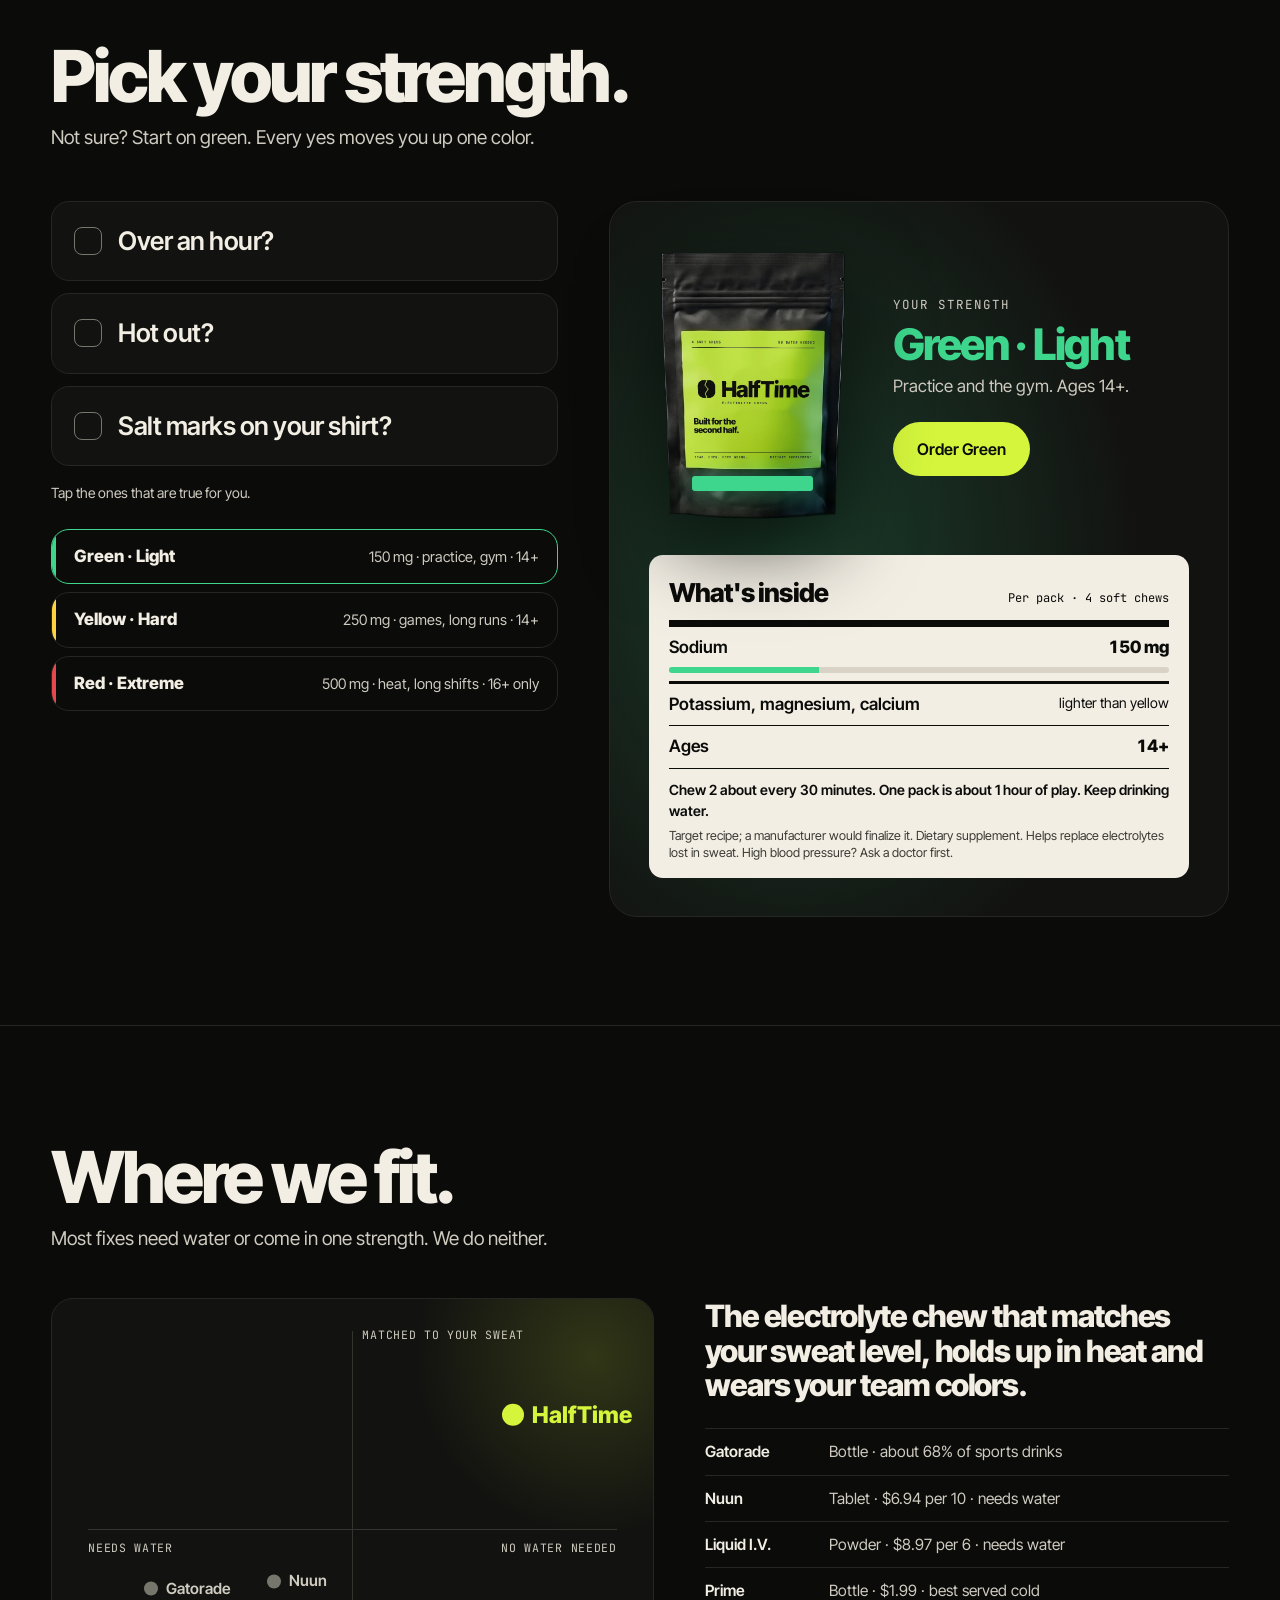
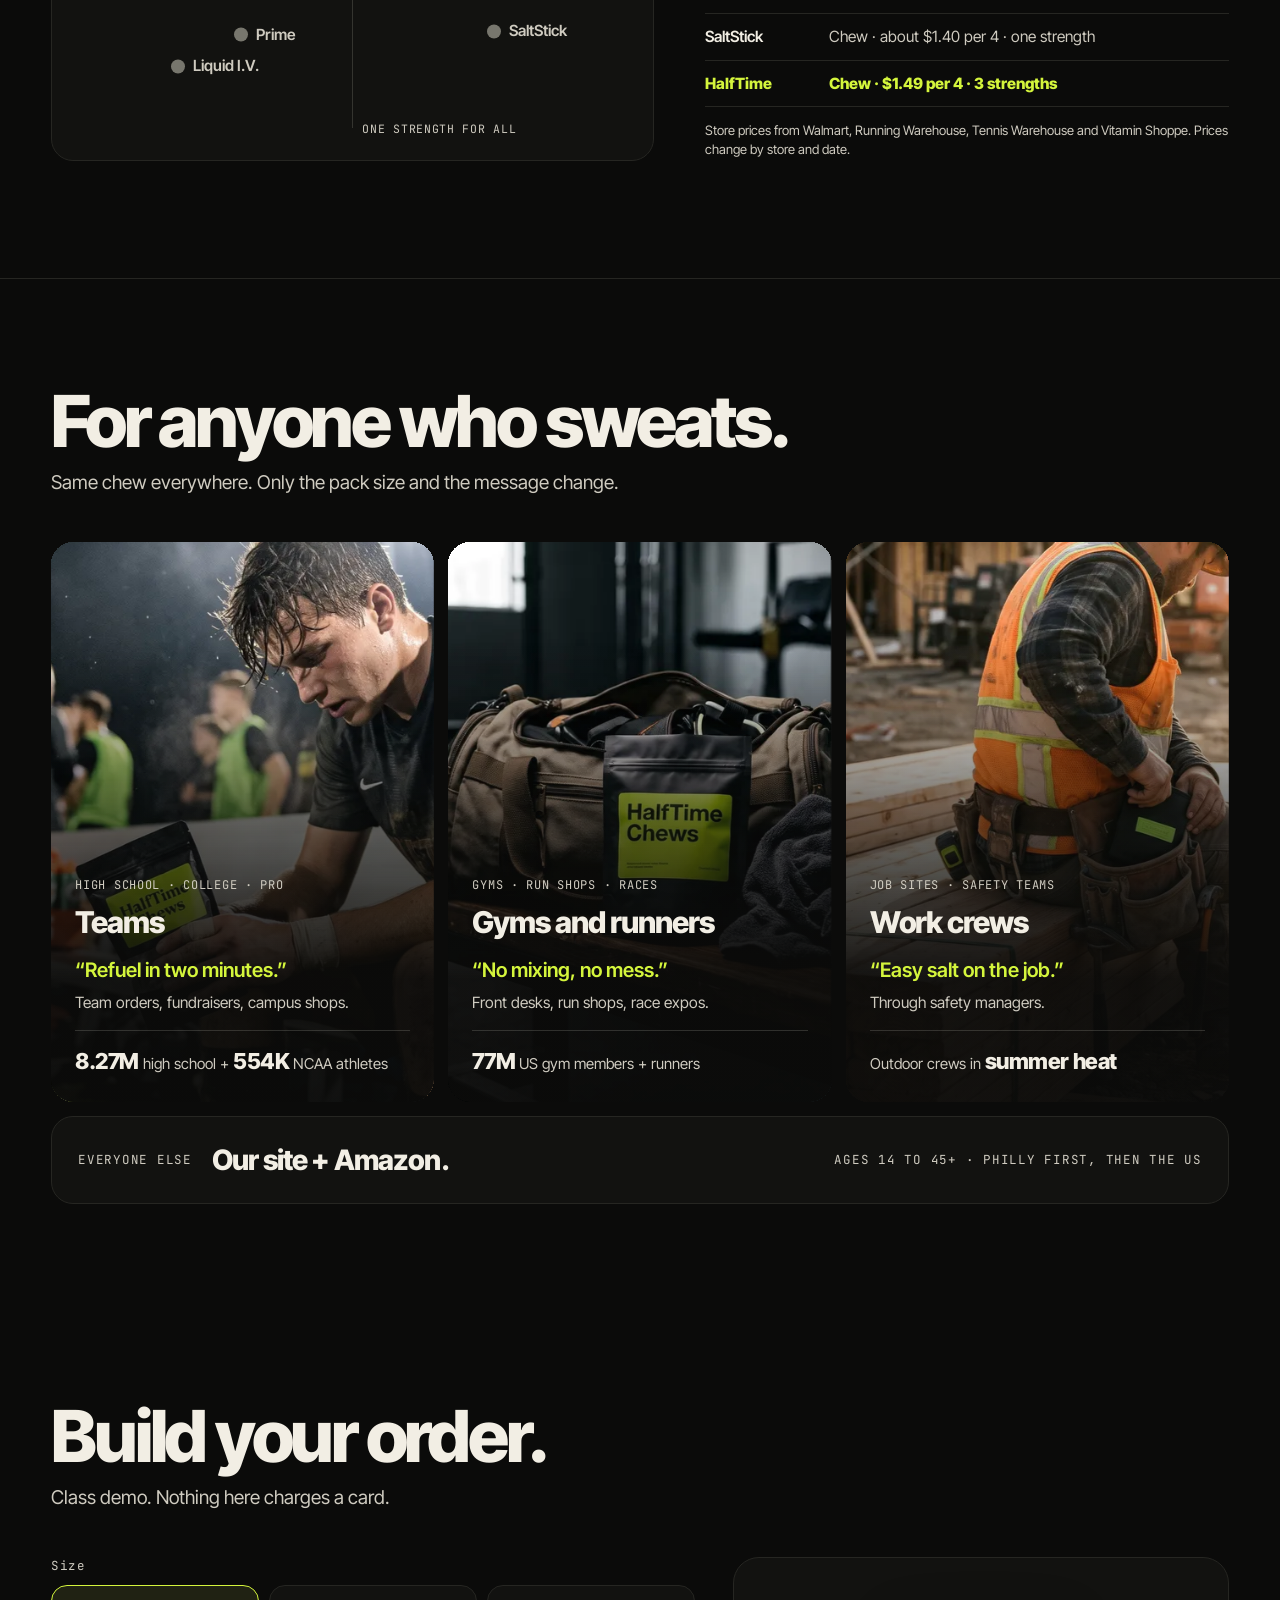
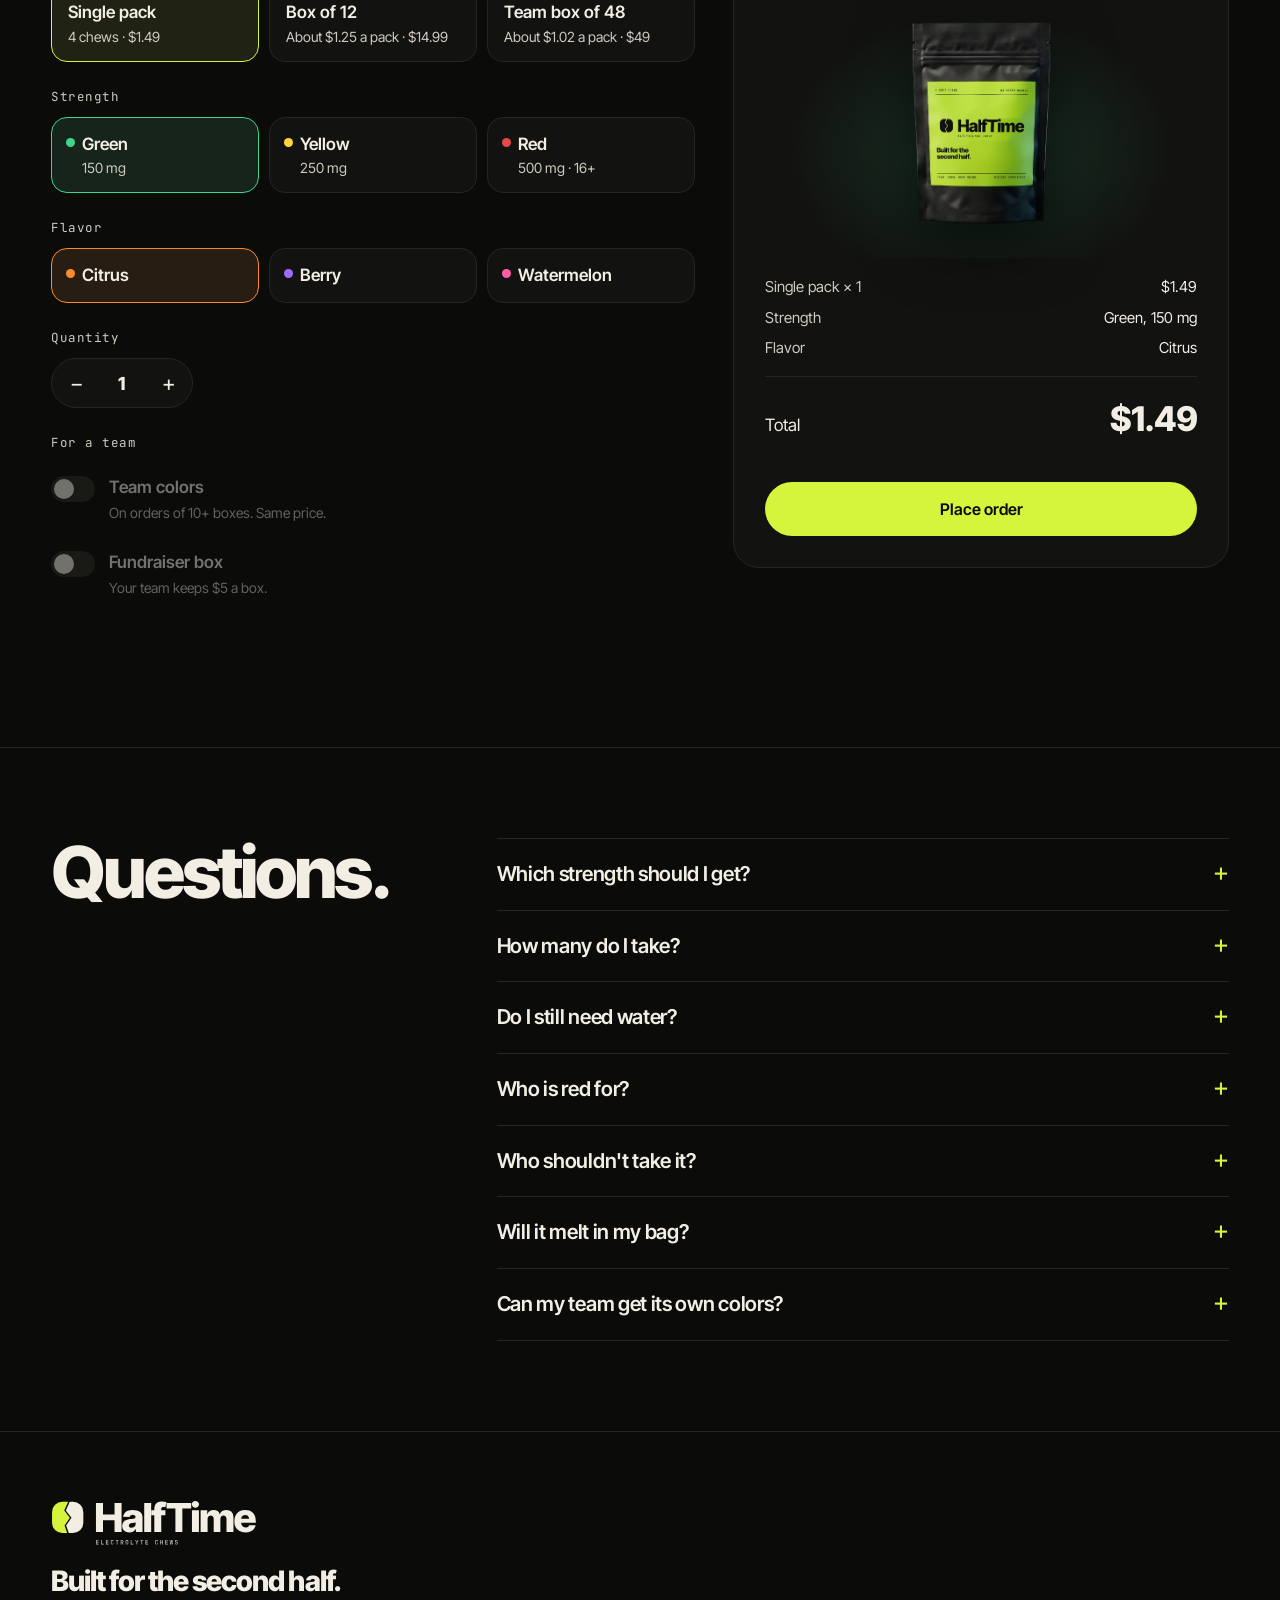
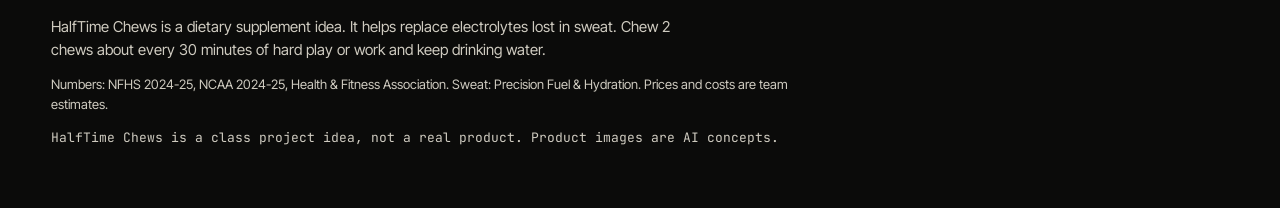
==== commit dce47a5f: "Same package everywhere: new pack + torn pack + box-of-12 labels with the real logo and slogan, team" ====
--- a/index.html
+++ b/index.html
@@ -3,7 +3,7 @@
 <head>
 <meta charset="utf-8">
 <meta name="viewport" content="width=device-width,initial-scale=1">
-<title>HalfTime Chews: Tear. Chew. Keep going.</title>
+<title>HalfTime Chews: Built for the second half.</title>
 <meta name="description" content="Soft electrolyte chews for anyone who sweats. 4 chews per pack, 3 strengths, no water or mixing. A class project idea.">
 <meta property="og:title" content="HalfTime Chews">
 <meta property="og:description" content="Tear. Chew. Keep going. Soft electrolyte chews in 3 strengths. A class project idea.">
@@ -48,6 +48,7 @@
     <div class="tear-line" aria-hidden="true"><span>TEAR HERE</span></div>
 
     <div class="hero-copy">
+      <p class="kick">Built for the second half.</p>
       <h1><span>Tear.</span><span>Chew.</span><span>Keep going.</span></h1>
       <p class="sub">Soft electrolyte chews for anyone who sweats. No water, no mixing, and they don't melt in a hot bag.</p>
     </div>
@@ -401,6 +402,7 @@
 
 <footer class="foot">
   <img class="foot-logo" src="brand/logo-on-dark.svg" alt="HalfTime Electrolyte Chews" width="1096" height="350" loading="lazy">
+  <p class="foot-slo">Built for the second half.</p>
   <p class="foot-claim">HalfTime Chews is a dietary supplement idea. It helps replace electrolytes lost in sweat. Chew 2 chews about every 30 minutes of hard play or work and keep drinking water.</p>
   <p class="foot-src">Numbers: NFHS 2024-25, NCAA 2024-25, Health &amp; Fitness Association. Sweat: Precision Fuel &amp; Hydration. Prices and costs are team estimates.</p>
   <p class="foot-note">HalfTime Chews is a class project idea, not a real product. Product images are AI concepts.</p>
--- a/style.css
+++ b/style.css
@@ -484,3 +484,6 @@
 .rm .ins-l{transform:translateX(-14vw) rotate(-6deg)}
 .rm .ins-r{transform:translateX(14vw) rotate(6deg)}
 .rm .ins-glow{opacity:1}
+.kick{font-family:JB,monospace;font-size:13px;letter-spacing:.14em;text-transform:uppercase;color:var(--lime);margin-bottom:18px;display:flex;align-items:center;gap:10px}
+.kick::before{content:"";width:22px;height:2px;background:var(--lime)}
+.foot-slo{font-weight:800;font-size:clamp(22px,2.2vw,30px);letter-spacing:-.035em;margin-top:-4px}
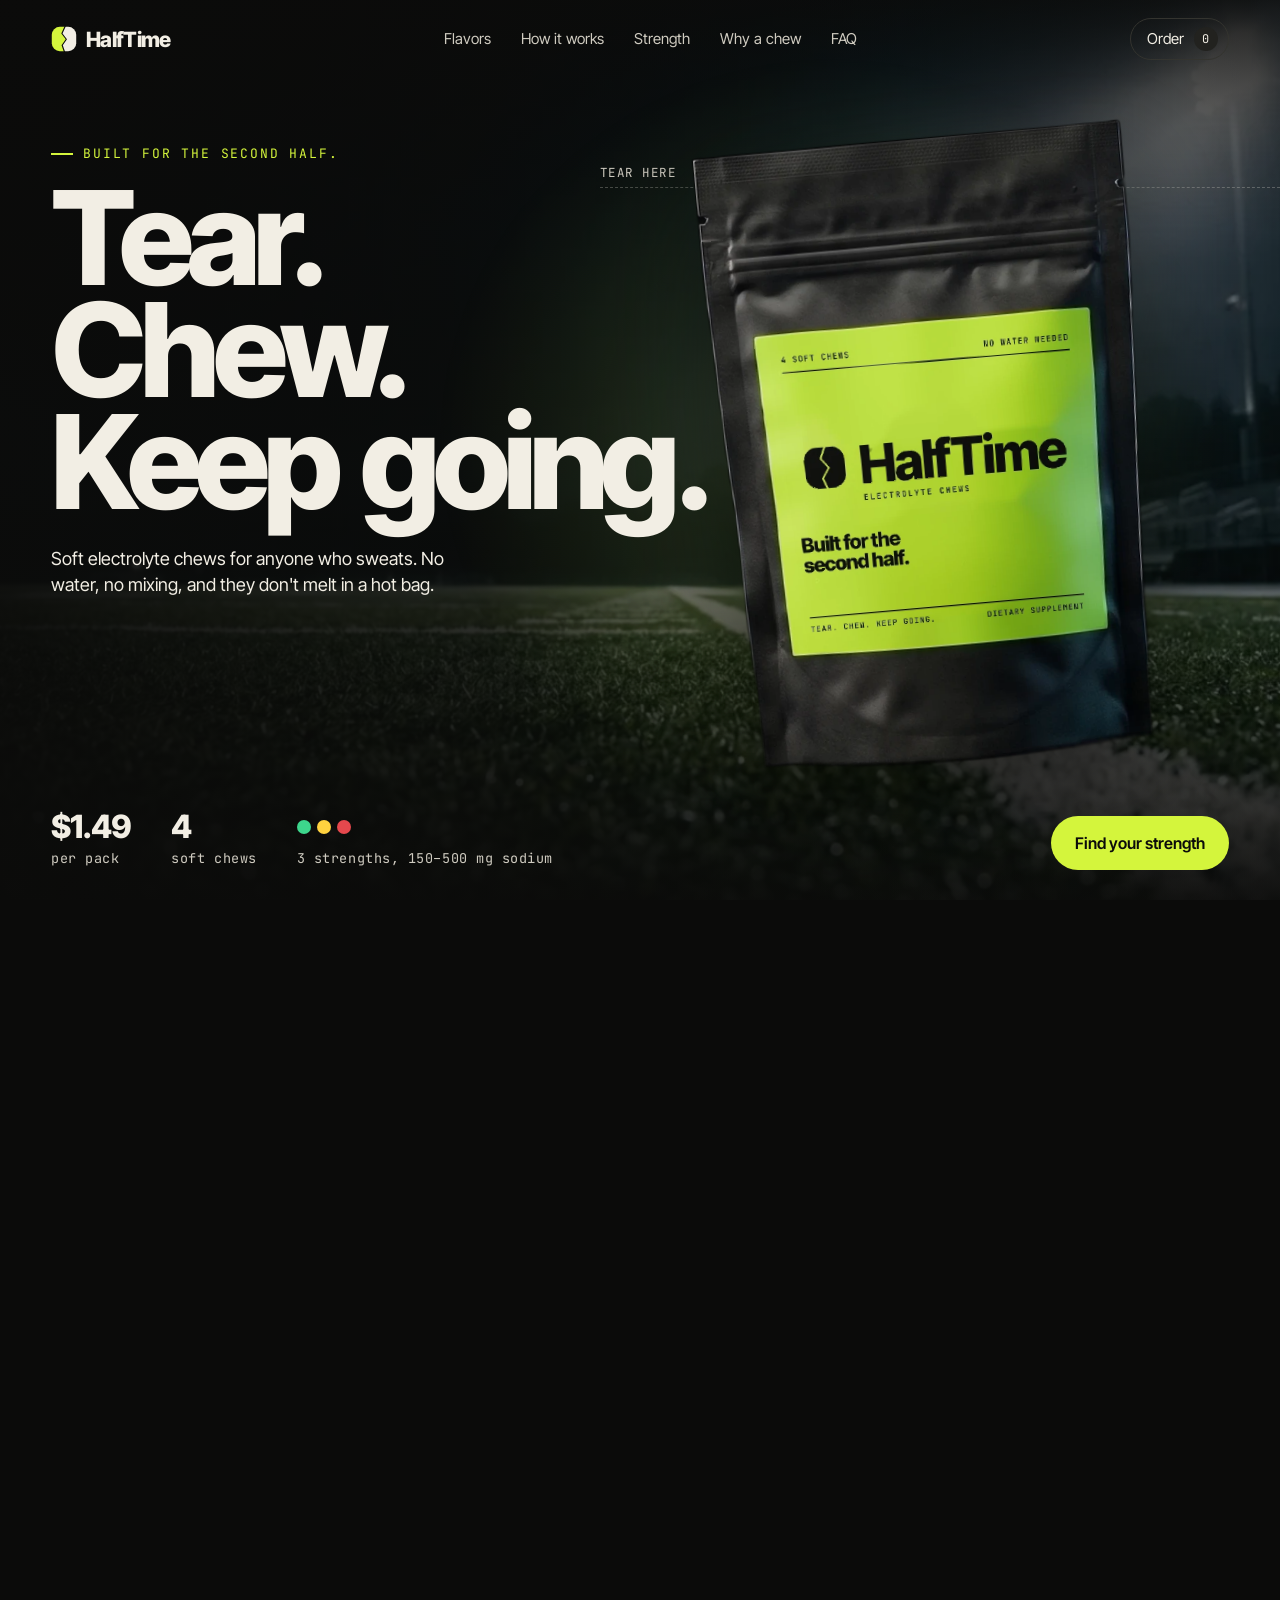
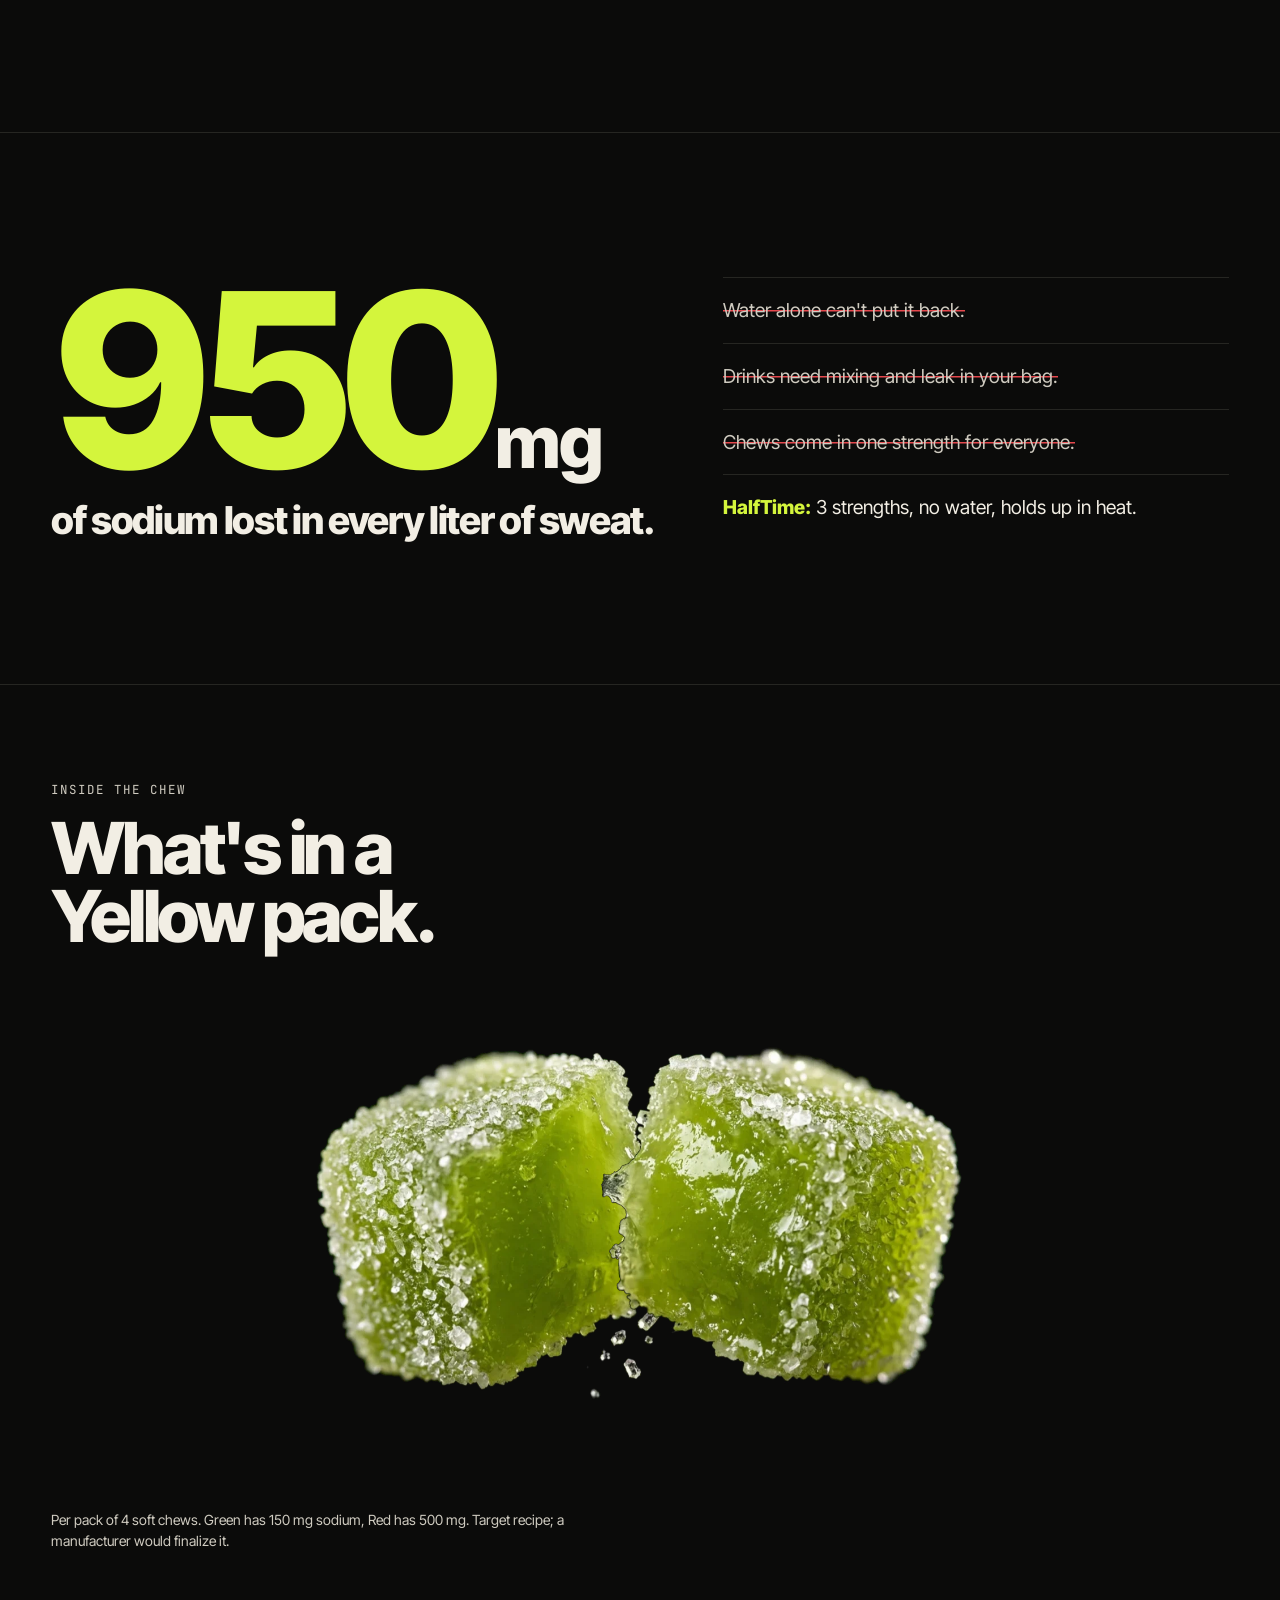
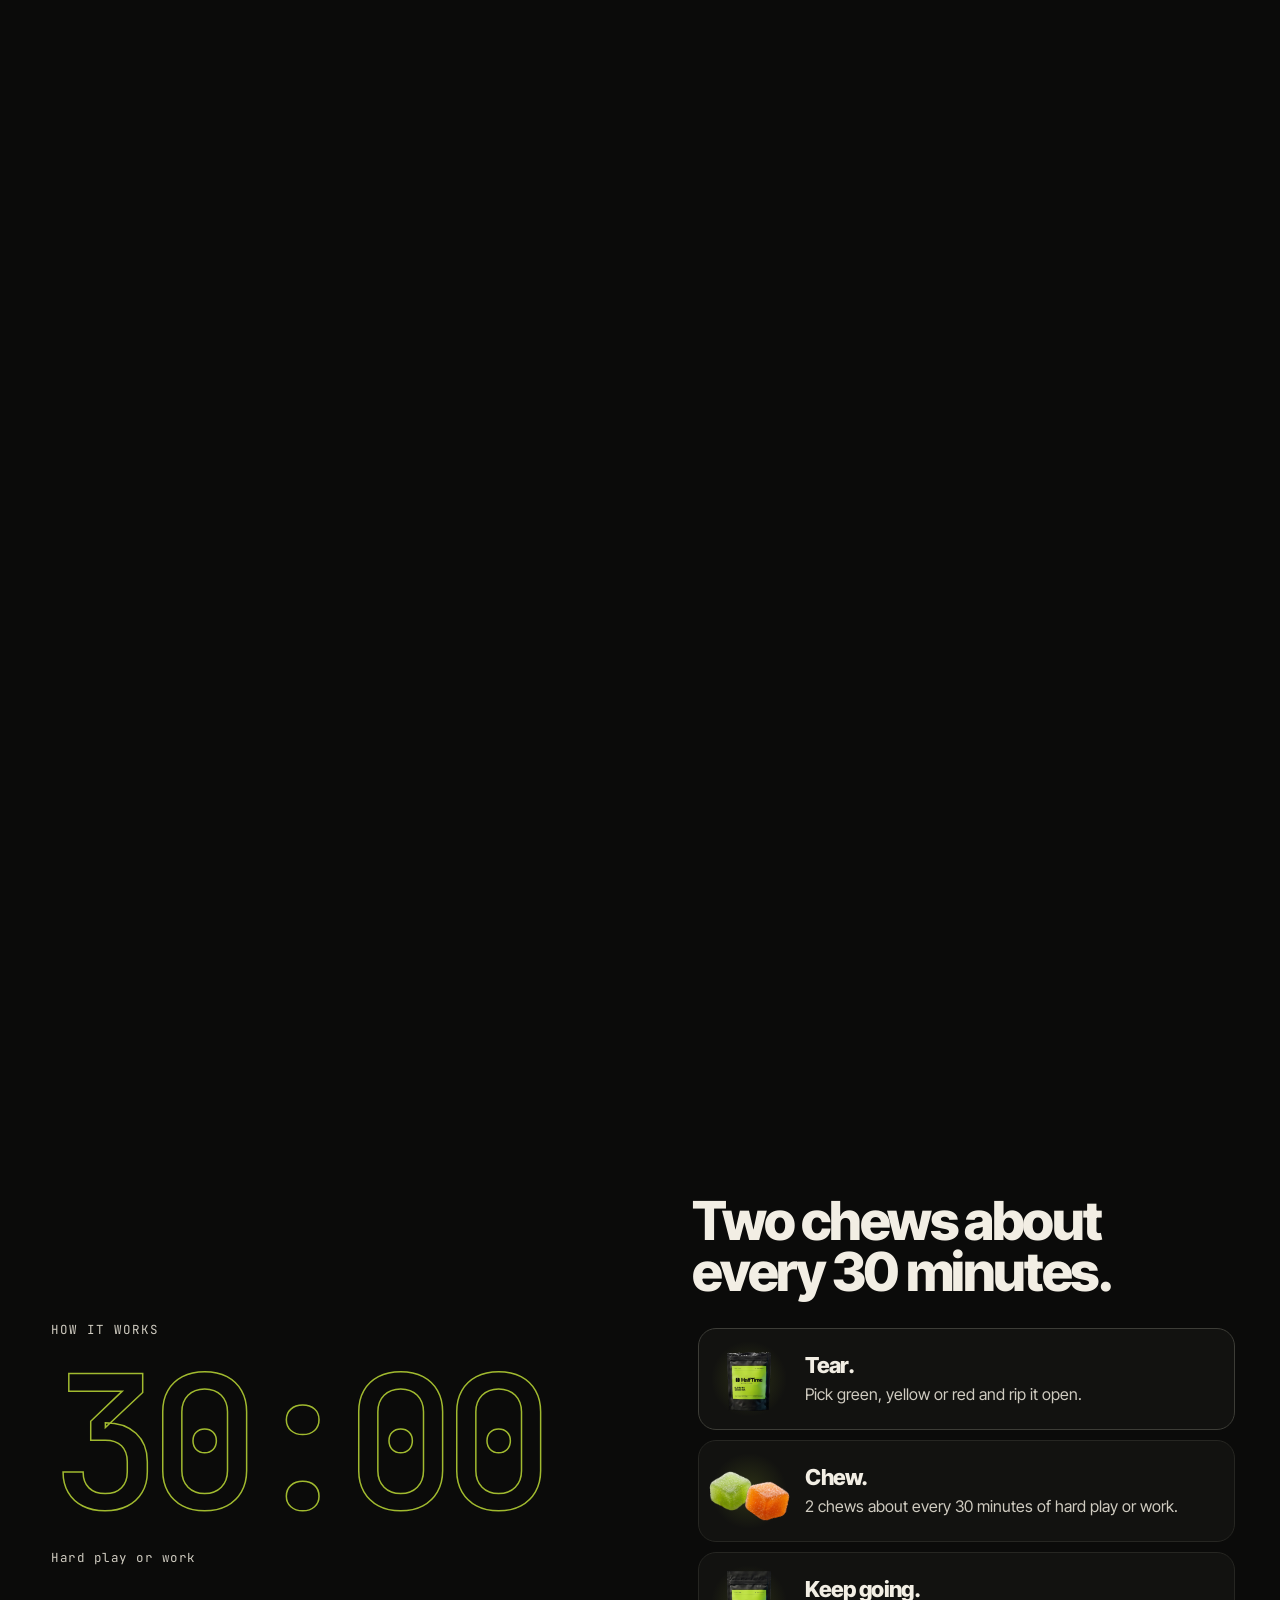
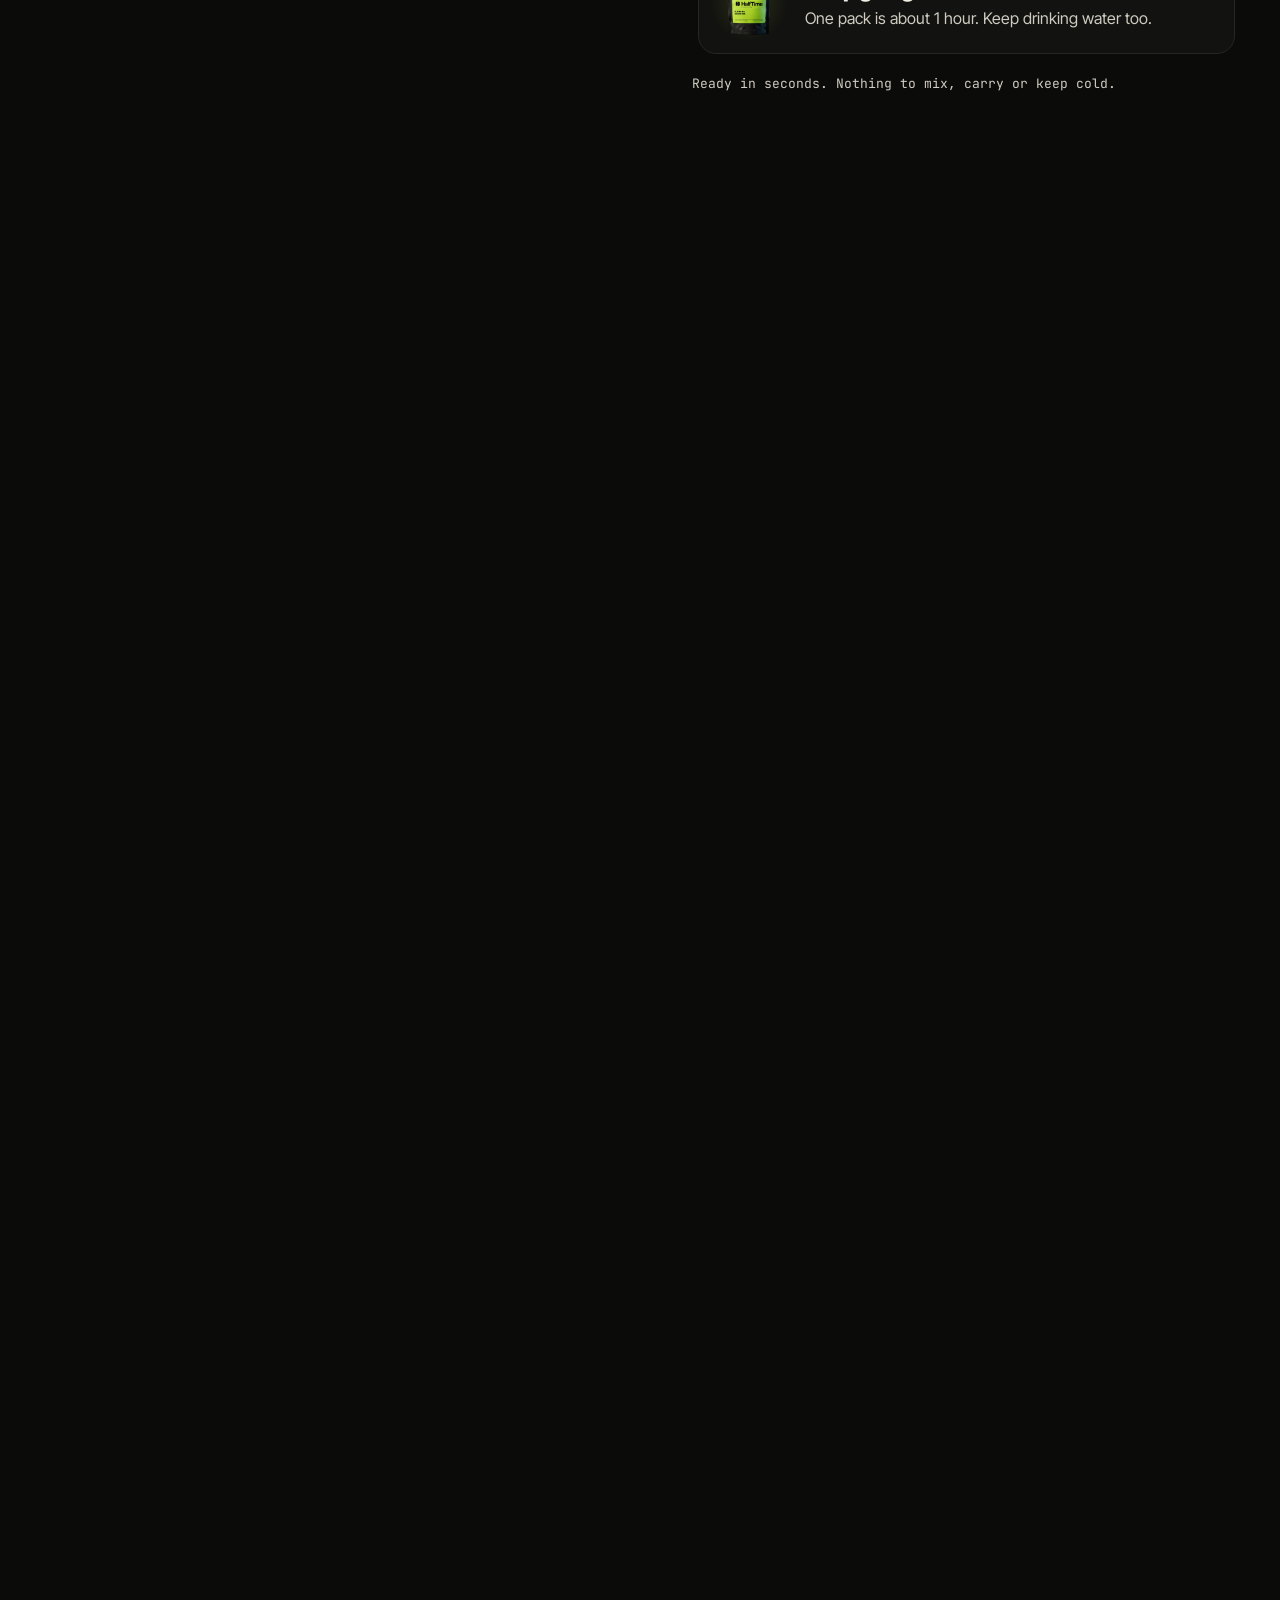
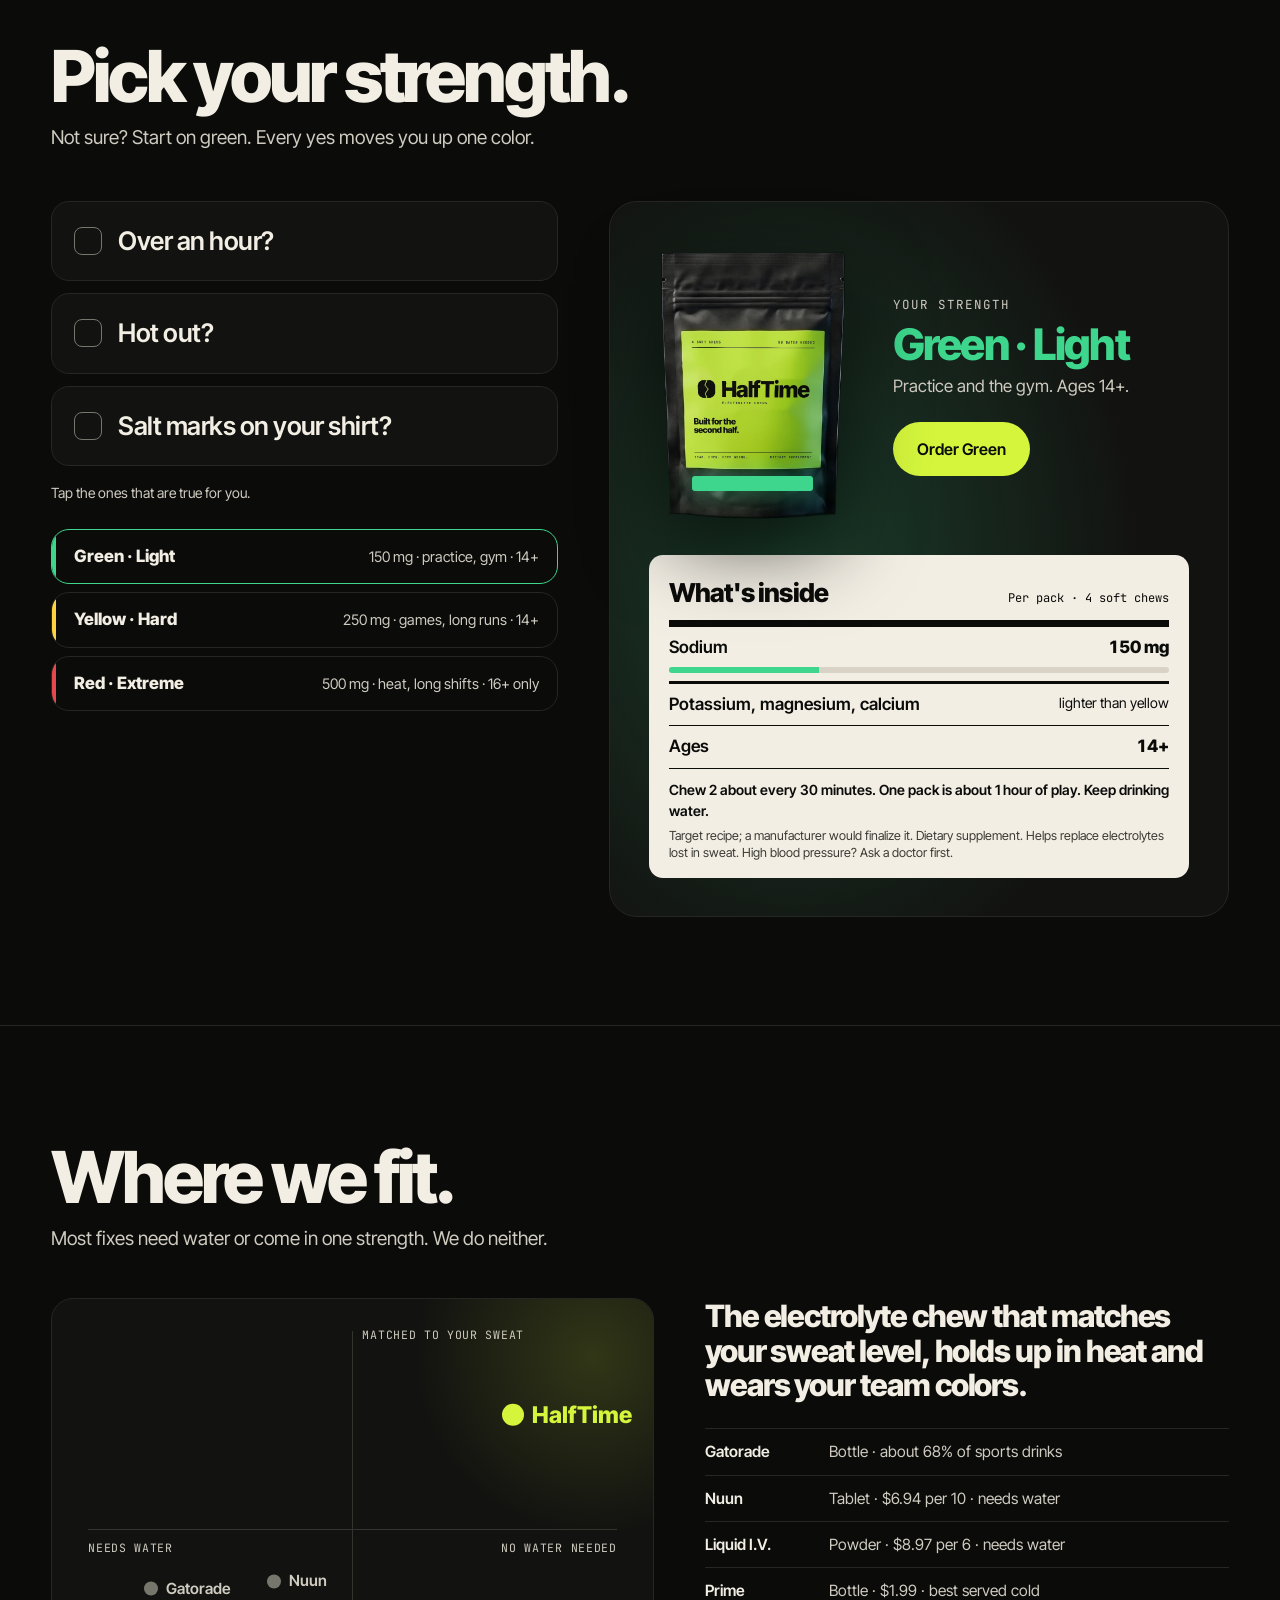
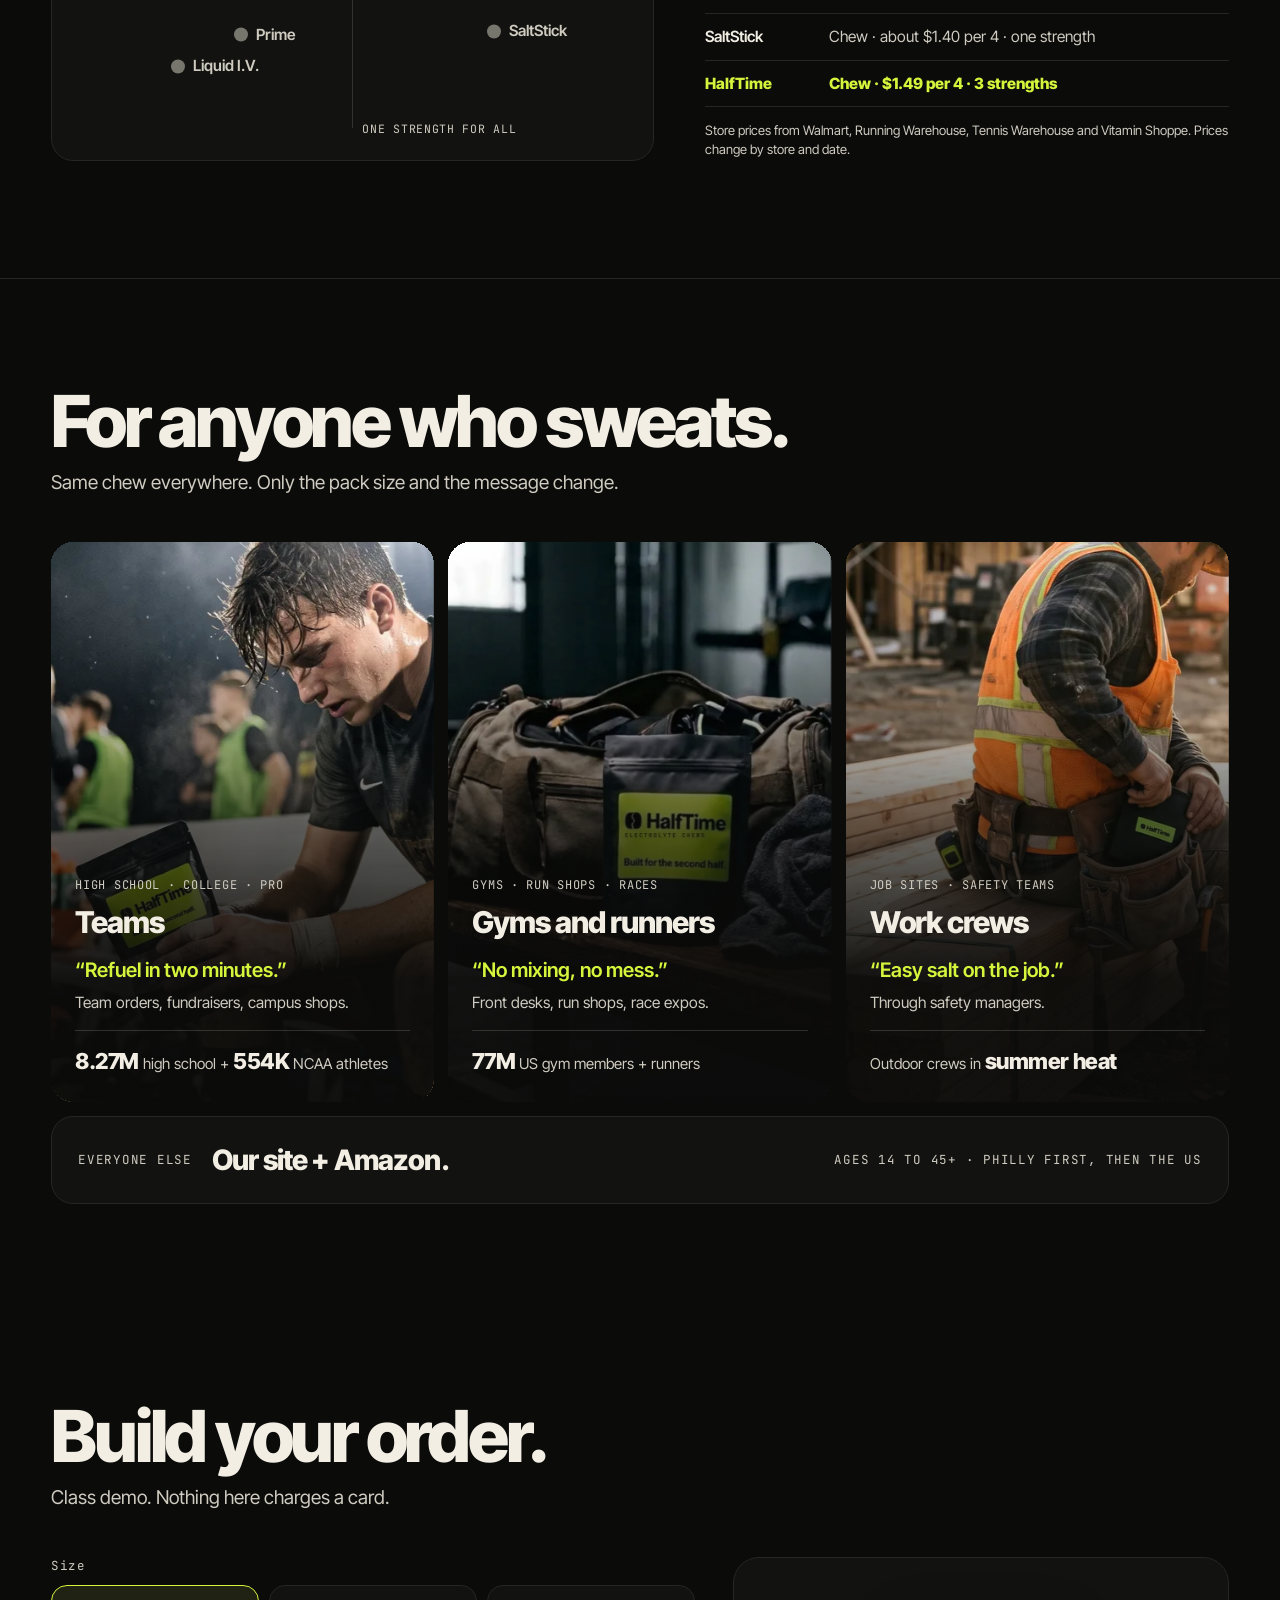
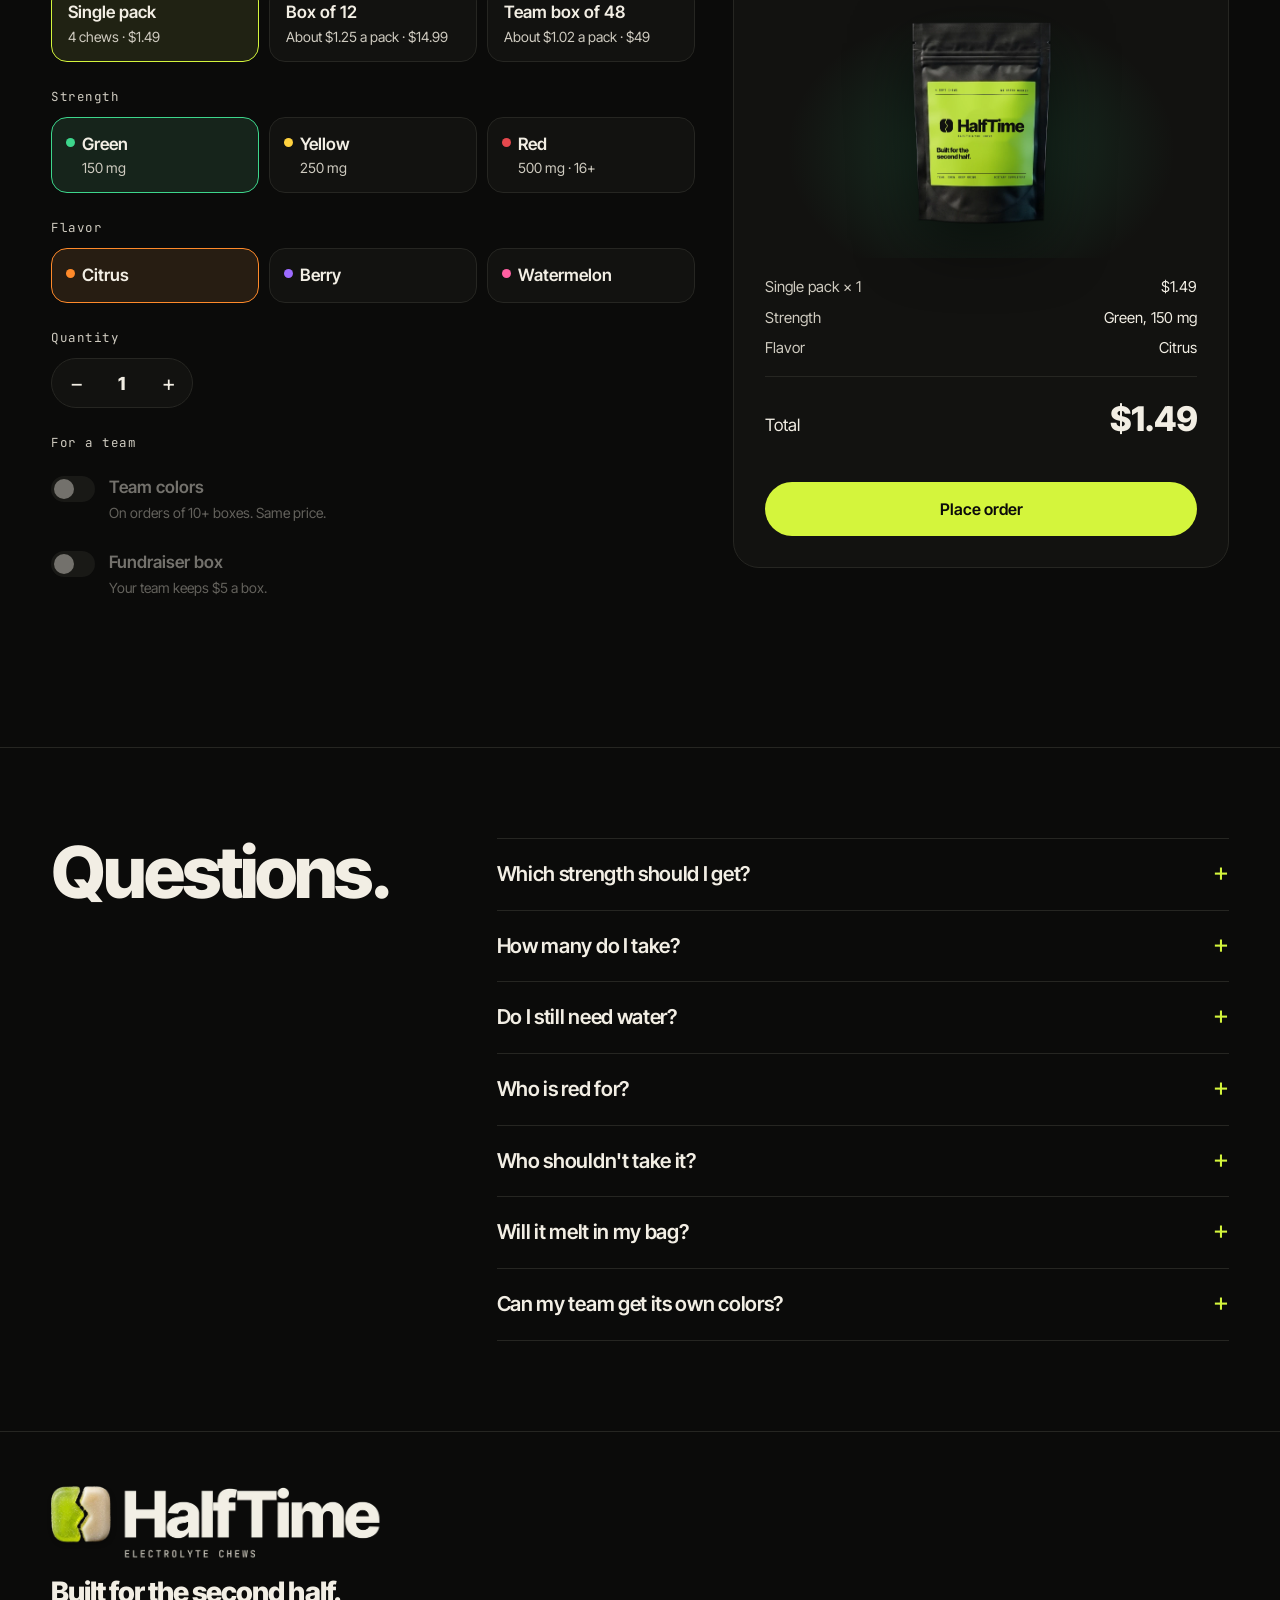
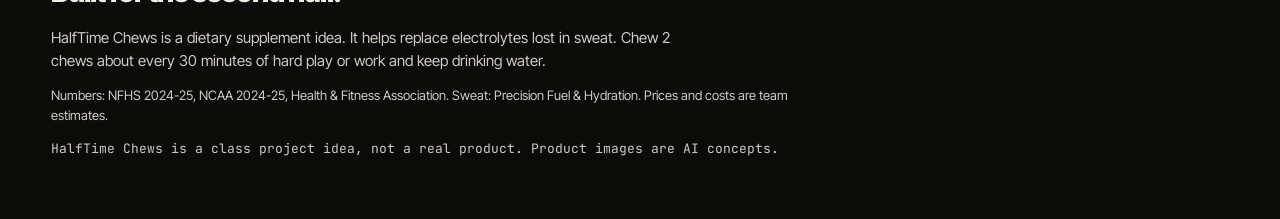
==== commit f14da2e9: "Gummy lockup in footer, handoff chat 5 Co-Authored-By: Claude Opus 5.5 <noreply@anthropic.com> Claud" ====
--- a/index.html
+++ b/index.html
@@ -401,7 +401,7 @@
 </main>
 
 <footer class="foot">
-  <img class="foot-logo" src="brand/logo-on-dark.svg" alt="HalfTime Electrolyte Chews" width="1096" height="350" loading="lazy">
+  <img class="foot-logo" src="img/logo-gummy.webp" alt="HalfTime Electrolyte Chews" width="760" height="181" loading="lazy">
   <p class="foot-slo">Built for the second half.</p>
   <p class="foot-claim">HalfTime Chews is a dietary supplement idea. It helps replace electrolytes lost in sweat. Chew 2 chews about every 30 minutes of hard play or work and keep drinking water.</p>
   <p class="foot-src">Numbers: NFHS 2024-25, NCAA 2024-25, Health &amp; Fitness Association. Sweat: Precision Fuel &amp; Hydration. Prices and costs are team estimates.</p>
--- a/style.css
+++ b/style.css
@@ -32,7 +32,8 @@
 .wm{font-weight:800;font-size:21px;letter-spacing:-.035em;text-decoration:none;display:flex;align-items:center;gap:9px;line-height:1}
 .wm-mark{width:26px;height:26px;flex:none;transition:transform .35s cubic-bezier(.3,1.6,.5,1)}
 .wm:hover .wm-mark{transform:rotate(-8deg) scale(1.06)}
-.foot-logo{width:220px;height:auto;margin-left:-8px}
+.foot-logo{width:min(340px,80vw);height:auto;margin-left:-8px}
+@media (max-width:520px){.foot-logo{margin-left:-6px}}
 .wm b,.foot-wm b{color:var(--lime)}
 .nav ul{display:flex;gap:30px;list-style:none;font-size:15px}
 .nav ul a{text-decoration:none;color:var(--soft)}
